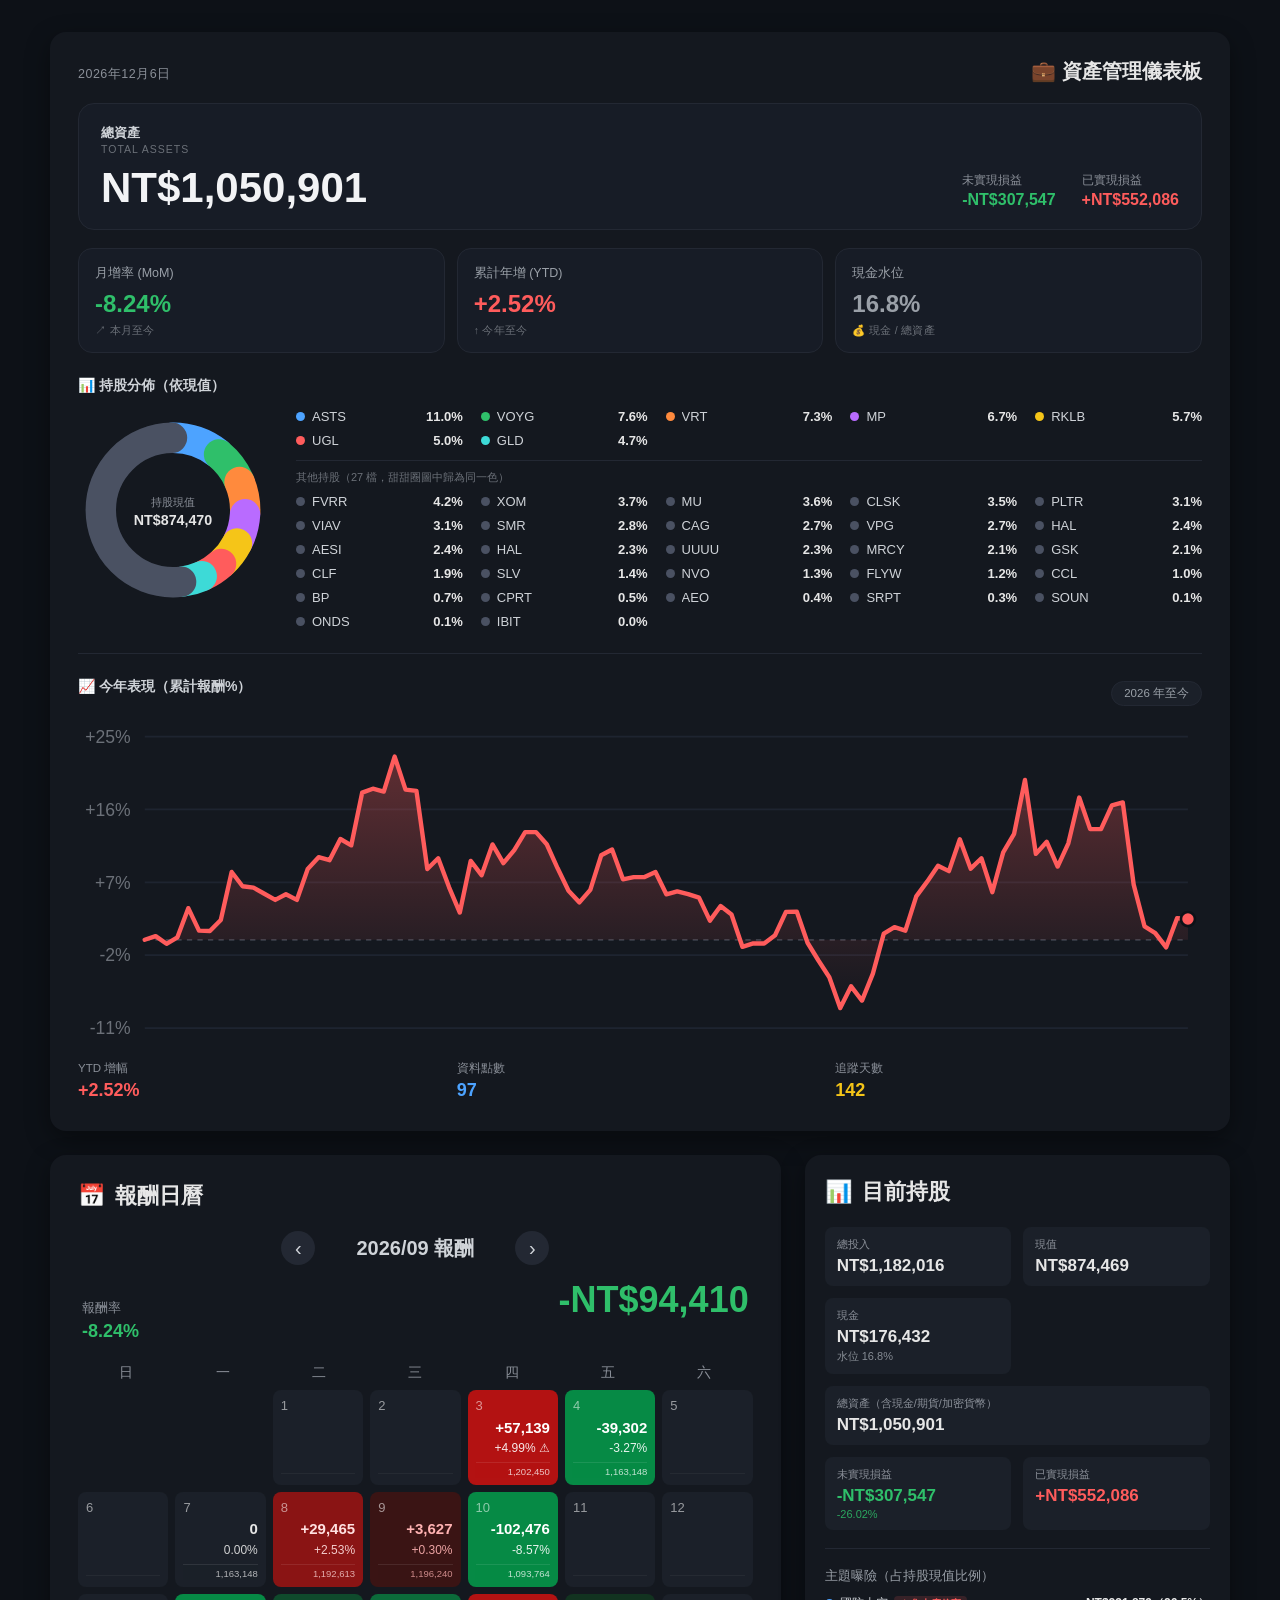
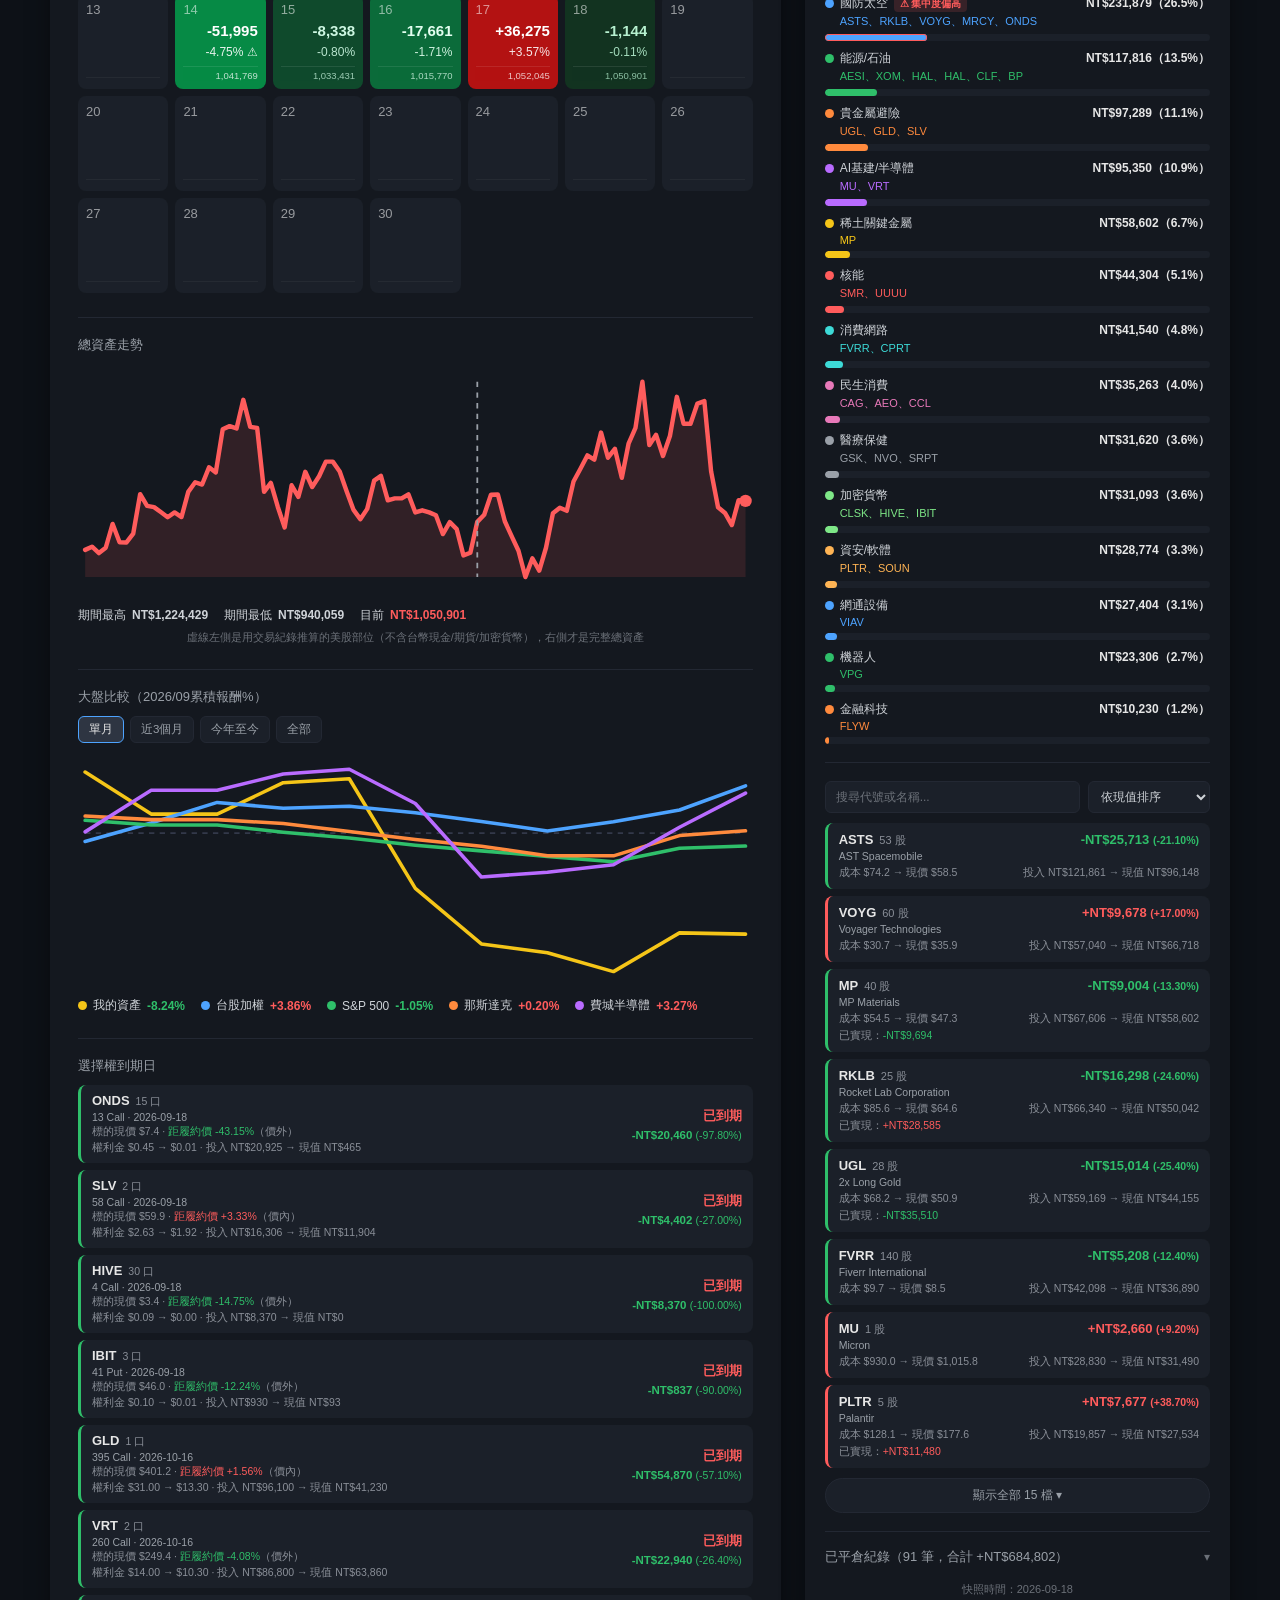
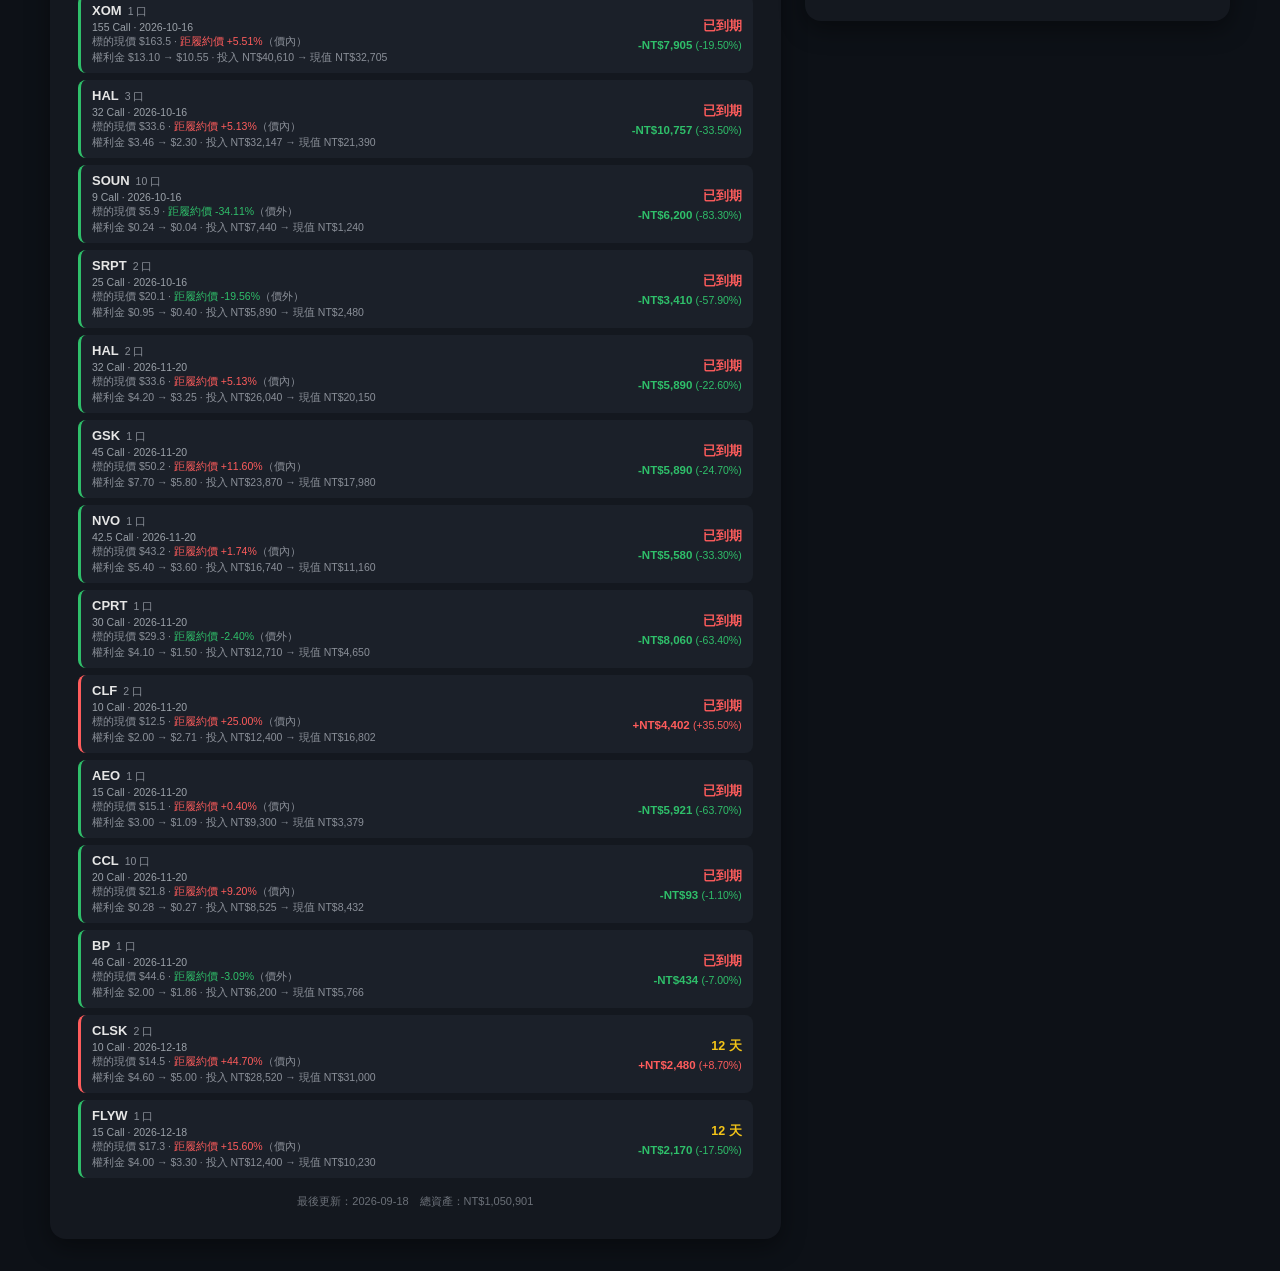
==== portfolio-calendar/index.html @ 716fc923 "大盤比較新增時間範圍切換：單月/近3個月/今年至今/全部 原本大盤比較圖表每次只能看一個月，切月份就從0%重新起算， 沒辦法看連續跨月的長期走勢。新增分頁按鈕，近3個月/今年至今/全部 改成畫連續累積" ====
<!DOCTYPE html>
<html lang="zh-Hant">
<head>
<meta charset="UTF-8">
<meta name="viewport" content="width=device-width, initial-scale=1.0">
<meta http-equiv="Cache-Control" content="no-cache, no-store, must-revalidate">
<meta http-equiv="Pragma" content="no-cache">
<meta http-equiv="Expires" content="0">
<title>報酬日曆</title>
<script>
  // 每次都用當下時間戳當版本號，強迫瀏覽器每次都重新抓最新的 CSS/JS，
  // 這樣排程任務每天更新完資料後，打開網站就一定是最新的，不用手動清快取。
  document.write('<link rel="stylesheet" href="style.css?v=' + Date.now() + '">');
</script>
</head>
<body>
  <div class="page">
    <div class="card hero-card">
      <div class="hero-header">
        <div class="hero-date" id="heroDate"></div>
        <div class="hero-title">💼 資產管理儀表板</div>
      </div>

      <div class="networth-block">
        <div class="networth-label-group">
          <div class="networth-label">總資產</div>
          <div class="networth-label-en">TOTAL ASSETS</div>
        </div>
        <div class="networth-value-row">
          <div class="networth-value" id="heroTotalAssets">--</div>
          <div class="networth-breakdown">
            <div class="breakdown-item">
              <div class="breakdown-label">未實現損益</div>
              <div class="breakdown-value" id="heroUnrealized">--</div>
            </div>
            <div class="breakdown-item">
              <div class="breakdown-label">已實現損益</div>
              <div class="breakdown-value" id="heroRealized">--</div>
            </div>
          </div>
        </div>
      </div>

      <div class="stat-tile-row">
        <div class="stat-tile">
          <div class="stat-label">月增率 (MoM)</div>
          <div class="stat-value" id="statMom">--</div>
          <div class="stat-sub">↗ 本月至今</div>
        </div>
        <div class="stat-tile">
          <div class="stat-label">累計年增 (YTD)</div>
          <div class="stat-value" id="statYtd">--</div>
          <div class="stat-sub">↑ 今年至今</div>
        </div>
        <div class="stat-tile">
          <div class="stat-label">現金水位</div>
          <div class="stat-value" id="statCash">--</div>
          <div class="stat-sub">💰 現金 / 總資產</div>
        </div>
      </div>

      <div class="donut-section">
        <div class="section-title">📊 持股分佈（依現值）</div>
        <div class="donut-body">
          <div class="donut-chart-wrap" id="donutChart"></div>
          <div class="donut-legend" id="donutLegend"></div>
        </div>
      </div>

      <div class="ytd-section">
        <div class="ytd-title-row">
          <div class="section-title">📈 今年表現（累計報酬%）</div>
          <div class="ytd-badge" id="ytdYearBadge">--</div>
        </div>
        <div class="chart-wrap" id="ytdChartWrap">
          <div id="ytdChart"></div>
          <div class="chart-tooltip" id="ytdTooltip"></div>
        </div>
        <div class="ytd-stats-row" id="ytdStatsRow"></div>
      </div>
    </div>

    <div class="card calendar-card">
      <div class="title-row">
        <span class="title-icon">📅</span>
        <span class="title-text">報酬日曆</span>
      </div>

      <div class="month-row">
        <button id="prevBtn" class="nav-btn">‹</button>
        <div class="month-label" id="monthLabel">2026/07 報酬</div>
        <button id="nextBtn" class="nav-btn">›</button>
      </div>

      <div class="summary-row">
        <div class="summary-block">
          <div class="summary-label">報酬率</div>
          <div class="summary-pct" id="monthPct">--%</div>
        </div>
        <div class="summary-amount" id="monthAmount">NT$0</div>
      </div>

      <div class="weekday-row">
        <div>日</div><div>一</div><div>二</div><div>三</div><div>四</div><div>五</div><div>六</div>
      </div>

      <div class="grid" id="grid"></div>

      <div class="day-detail" id="dayDetail">
        <div class="day-detail-header">
          <span class="day-detail-title" id="dayDetailTitle"></span>
          <span class="day-detail-close" id="dayDetailClose">收起 ▲</span>
        </div>
        <div class="day-detail-body" id="dayDetailBody"></div>
      </div>

      <div class="asset-section">
        <div class="compare-title">總資產走勢</div>
        <div class="chart-wrap" id="assetChartWrap">
          <div id="assetChart"></div>
          <div class="chart-tooltip" id="assetTooltip"></div>
        </div>
      </div>

      <div class="compare-section">
        <div class="compare-title">大盤比較（<span id="compareMonthLabel">本月</span>累積報酬%）</div>
        <div class="range-tabs" id="compareRangeTabs">
          <button class="range-tab active" data-range="month">單月</button>
          <button class="range-tab" data-range="3m">近3個月</button>
          <button class="range-tab" data-range="ytd">今年至今</button>
          <button class="range-tab" data-range="all">全部</button>
        </div>
        <div class="chart-wrap" id="compareChartWrap">
          <div id="compareChart"></div>
          <div class="chart-tooltip" id="compareTooltip"></div>
        </div>
        <div class="compare-legend" id="compareLegend"></div>
      </div>

      <div class="expiry-section expiry-section-in-calendar">
        <div class="compare-title">選擇權到期日</div>
        <div class="expiry-list" id="expiryList"></div>
      </div>

      <div class="footer" id="footer"></div>
    </div>

    <div class="card holdings-card">
      <div class="title-row">
        <span class="title-icon">📊</span>
        <span class="title-text">目前持股</span>
      </div>

      <div class="holdings-summary" id="holdingsSummary"></div>

      <div class="theme-section">
        <div class="compare-title">主題曝險（占持股現值比例）</div>
        <div class="theme-exposure" id="themeExposure"></div>
      </div>

      <div class="holdings-controls">
        <input type="text" id="holdingsSearch" class="holdings-search" placeholder="搜尋代號或名稱...">
        <select id="holdingsSort" class="holdings-sort">
          <option value="value">依現值排序</option>
          <option value="pct">依損益%排序</option>
          <option value="pl">依損益金額排序</option>
          <option value="symbol">依代號排序</option>
        </select>
      </div>
      <div class="holdings-list" id="holdingsList"></div>
      <button class="expand-btn" id="holdingsExpandBtn"></button>

      <div class="closed-section">
        <div class="closed-header" id="closedHeader">
          <span class="compare-title closed-header-title" id="closedHeaderTitle">已平倉紀錄</span>
          <span class="closed-chevron" id="closedChevron">▾</span>
        </div>
        <div class="closed-list" id="closedList">
          <input type="text" id="closedSearch" class="closed-search" placeholder="搜尋代號或名稱...">
          <div class="closed-rows" id="closedRows"></div>
        </div>
      </div>

      <div class="footer" id="holdingsFooter"></div>
    </div>
  </div>

  <script>
    // 同上：幫每個資料檔跟主程式加上當下時間戳，確保每次打開都抓到當天排程任務推上去的最新版本。
    var __v = Date.now();
    document.write('<script src="data.js?v=' + __v + '"><\/script>');
    document.write('<script src="indices.js?v=' + __v + '"><\/script>');
    document.write('<script src="holdings.js?v=' + __v + '"><\/script>');
    document.write('<script src="positions_history.js?v=' + __v + '"><\/script>');
    document.write('<script src="app.js?v=' + __v + '"><\/script>');
  </script>
</body>
</html>
---- portfolio-calendar/style.css ----
* { box-sizing: border-box; }

body {
  margin: 0;
  min-height: 100vh;
  background: #0d1117;
  font-family: "Microsoft JhengHei", "PingFang TC", -apple-system, sans-serif;
  color: #e6e6e6;
  padding: 32px 16px;
}

.page {
  width: 100%;
  max-width: 1180px;
  margin: 0 auto;
  display: flex;
  align-items: flex-start;
  gap: 24px;
  flex-wrap: wrap;
}

.card {
  background: #14181f;
  border-radius: 16px;
  box-shadow: 0 8px 24px rgba(0,0,0,0.4);
}

.hero-card {
  flex: 1 1 100%;
  padding: 26px 28px 30px;
}

.calendar-card {
  flex: 2 1 640px;
  min-width: 520px;
  padding: 26px 28px 30px;
}

.holdings-card {
  flex: 1 1 380px;
  max-width: 440px;
  padding: 22px 20px 24px;
}

@media (max-width: 980px) {
  .calendar-card, .holdings-card {
    min-width: 0;
    max-width: none;
    width: 100%;
  }
}

.title-row {
  display: flex;
  align-items: center;
  gap: 10px;
  font-size: 22px;
  font-weight: 700;
  margin-bottom: 20px;
}


.month-row {
  display: flex;
  align-items: center;
  justify-content: center;
  gap: 20px;
  margin-bottom: 14px;
}

.month-label {
  font-size: 20px;
  font-weight: 700;
  color: #cfd3d8;
  min-width: 160px;
  text-align: center;
}

.nav-btn {
  background: #232833;
  color: #cfd3d8;
  border: none;
  width: 34px;
  height: 34px;
  border-radius: 50%;
  font-size: 20px;
  cursor: pointer;
  line-height: 1;
}
.nav-btn:hover { background: #2e3542; }

.summary-row {
  display: flex;
  align-items: baseline;
  justify-content: space-between;
  margin-bottom: 22px;
  padding: 0 4px;
}

.summary-label {
  font-size: 13px;
  color: #8a8f98;
  margin-bottom: 4px;
}

.summary-pct {
  font-size: 18px;
  font-weight: 700;
}

.summary-amount {
  font-size: 36px;
  font-weight: 700;
}

.gain { color: #ff5c5c; }
.loss { color: #2fbf6a; }
.flat { color: #9aa0a8; }

.weekday-row {
  display: grid;
  grid-template-columns: repeat(7, minmax(0, 1fr));
  text-align: center;
  font-size: 14px;
  color: #8a8f98;
  margin-bottom: 8px;
}

.grid {
  display: grid;
  grid-template-columns: repeat(7, minmax(0, 1fr));
  gap: 7px;
}

.cell {
  aspect-ratio: 1 / 1.05;
  border-radius: 8px;
  padding: 8px 8px;
  display: flex;
  flex-direction: column;
  justify-content: space-between;
  font-size: 10.5px;
  background: #1b2029;
  min-width: 0;
  overflow: hidden;
}

.cell.empty { background: transparent; }

.cell .day-num {
  font-size: 13px;
  color: rgba(255,255,255,0.55);
}

.cell .amount {
  font-size: 15px;
  font-weight: 700;
  text-align: right;
  white-space: nowrap;
  overflow: hidden;
  text-overflow: clip;
}

.cell .pct {
  font-size: 12px;
  text-align: right;
  opacity: 0.9;
  white-space: nowrap;
  overflow: hidden;
}

.cell .day-total {
  font-size: 9.5px;
  text-align: right;
  opacity: 0.75;
  white-space: nowrap;
  overflow: hidden;
  border-top: 1px solid rgba(255,255,255,0.12);
  padding-top: 3px;
  margin-top: 2px;
}

.cell.no-data .amount,
.cell.no-data .pct,
.cell.no-data .day-total {
  color: #4a4f58;
  border-top-color: rgba(255,255,255,0.06);
}

.cell.clickable { cursor: pointer; }
.cell.clickable:hover { outline: 1px solid rgba(255,255,255,0.25); }
.cell.selected { outline: 2px solid #4da3ff; }

/* 台股慣例：紅 = 賺錢(正), 綠 = 賠錢(負) */
.lvl-gain-1 { background: #3a1414; color: #ffb3b3; }
.lvl-gain-2 { background: #5c1717; color: #ffcccc; }
.lvl-gain-3 { background: #8a1414; color: #ffe0e0; }
.lvl-gain-4 { background: #b31212; color: #ffffff; }

.lvl-loss-1 { background: #123320; color: #b6f0cf; }
.lvl-loss-2 { background: #0f4a2c; color: #cdf7e2; }
.lvl-loss-3 { background: #0b6b3a; color: #e3fff0; }
.lvl-loss-4 { background: #068a45; color: #ffffff; }

.asset-section {
  margin-top: 24px;
  padding-top: 18px;
  border-top: 1px solid #232833;
}

#assetChart svg {
  width: 100%;
  height: auto;
  display: block;
}

.chart-wrap {
  position: relative;
}

.chart-tooltip {
  position: absolute;
  display: none;
  pointer-events: none;
  background: #1f242e;
  border: 1px solid #33394a;
  border-radius: 6px;
  padding: 6px 10px;
  font-size: 11px;
  line-height: 1.6;
  white-space: nowrap;
  box-shadow: 0 4px 14px rgba(0,0,0,0.4);
  z-index: 5;
}

.chart-tooltip .tt-date {
  color: #9aa0a8;
  font-weight: 700;
  margin-bottom: 3px;
}

.chart-tooltip .tt-row {
  display: flex;
  align-items: center;
  gap: 6px;
}

.chart-tooltip .tt-dot {
  width: 7px;
  height: 7px;
  border-radius: 50%;
  flex: none;
}

.chart-tooltip .tt-value {
  font-weight: 700;
}

.compare-section {
  margin-top: 24px;
  padding-top: 18px;
  border-top: 1px solid #232833;
}

.compare-title {
  font-size: 13px;
  color: #9aa0a8;
  margin-bottom: 10px;
}

.range-tabs {
  display: flex;
  gap: 6px;
  margin-bottom: 12px;
}

.range-tab {
  background: #1b2029;
  border: 1px solid #232833;
  border-radius: 6px;
  padding: 5px 10px;
  font-size: 11.5px;
  color: #9aa0a8;
  cursor: pointer;
}
.range-tab:hover { background: #232833; color: #cfd3d8; }
.range-tab.active {
  background: #2e3542;
  border-color: #4da3ff;
  color: #e6e6e6;
}

#compareChart svg {
  width: 100%;
  height: auto;
  display: block;
}

.compare-legend {
  display: flex;
  flex-wrap: wrap;
  gap: 10px 16px;
  margin-top: 12px;
  font-size: 12px;
}

.legend-item {
  display: flex;
  align-items: center;
  gap: 6px;
  color: #cfd3d8;
}

.legend-dot {
  width: 9px;
  height: 9px;
  border-radius: 50%;
  flex: none;
}

.legend-value {
  font-weight: 700;
}

.footer {
  margin-top: 16px;
  font-size: 11px;
  color: #6b7078;
  text-align: center;
}

/* ---- 持股面板 ---- */

.holdings-summary {
  display: grid;
  grid-template-columns: 1fr 1fr;
  gap: 12px;
  margin-bottom: 18px;
  padding-bottom: 18px;
  border-bottom: 1px solid #232833;
}

.holdings-summary .metric {
  background: #1b2029;
  border-radius: 8px;
  padding: 10px 12px;
}

.holdings-summary .metric.wide {
  grid-column: 1 / -1;
}

.holdings-summary .metric-label {
  font-size: 11px;
  color: #8a8f98;
  margin-bottom: 4px;
}

.holdings-summary .metric-value {
  font-size: 17px;
  font-weight: 700;
}

.holdings-summary .metric-sub {
  font-size: 11px;
  margin-top: 2px;
  opacity: 0.85;
}

.theme-section {
  margin-bottom: 18px;
  padding-bottom: 18px;
  border-bottom: 1px solid #232833;
}

.theme-exposure {
  display: flex;
  flex-direction: column;
  gap: 9px;
}

.theme-row-label {
  display: flex;
  align-items: center;
  gap: 6px;
  font-size: 12px;
  color: #cfd3d8;
  margin-bottom: 4px;
}

.theme-row-value {
  margin-left: auto;
  font-weight: 700;
  color: #e6e6e6;
}

.theme-warn-badge {
  font-size: 10px;
  font-weight: 700;
  color: #ff5c5c;
  background: rgba(255, 92, 92, 0.15);
  border-radius: 4px;
  padding: 1px 6px;
  white-space: nowrap;
}

.theme-row.theme-row-warn .theme-bar-fill {
  box-shadow: 0 0 0 1px #ff5c5c inset;
}

.theme-row-symbols {
  font-size: 11px;
  color: #7d8590;
  margin: -2px 0 5px 15px;
}

.theme-bar-track {
  background: #1b2029;
  border-radius: 4px;
  height: 7px;
  overflow: hidden;
}

.theme-bar-fill {
  height: 100%;
  border-radius: 4px;
}

.expiry-section {
  margin-bottom: 18px;
  padding-bottom: 18px;
  border-bottom: 1px solid #232833;
}

/* 選擇權到期日搬到報酬日曆卡片後，改用跟同卡片其他區塊一樣的「上邊框」分隔線 */
.expiry-section-in-calendar {
  margin: 24px 0 0;
  padding: 18px 0 0;
  border-bottom: none;
  border-top: 1px solid #232833;
}

.expiry-list {
  display: flex;
  flex-direction: column;
  gap: 7px;
}

.expiry-row {
  display: flex;
  justify-content: space-between;
  align-items: center;
  gap: 10px;
  background: #1b2029;
  border-radius: 8px;
  padding: 8px 11px;
  border-left: 3px solid #3a3f4a;
}

.expiry-row.gain-border { border-left-color: #ff5c5c; }
.expiry-row.loss-border { border-left-color: #2fbf6a; }

.expiry-main {
  display: flex;
  flex-direction: column;
  gap: 2px;
  min-width: 0;
}

.expiry-symbol-row {
  display: flex;
  align-items: baseline;
  gap: 6px;
}

.expiry-symbol {
  font-weight: 700;
  font-size: 13px;
  color: #e6e6e6;
}

.expiry-shares {
  font-size: 10.5px;
  color: #8a8f98;
}

.expiry-name {
  font-size: 10.5px;
  color: #9aa0a8;
}

.expiry-invest {
  font-size: 10.5px;
  color: #8a8f98;
}

.expiry-underlying {
  font-size: 10.5px;
  color: #8a8f98;
}

.expiry-right {
  text-align: right;
  flex: none;
}

.expiry-days {
  font-weight: 700;
  font-size: 12.5px;
  color: #cfd3d8;
}

.expiry-days.expiry-urgent { color: #ff5c5c; }
.expiry-days.expiry-soon { color: #f5c518; }

.expiry-pl {
  font-size: 11.5px;
  margin-top: 4px;
  font-weight: 700;
}

.expiry-pct {
  font-size: 10.5px;
  font-weight: 400;
}

.expiry-right .profit-badge {
  margin-top: 4px;
}

.holdings-controls {
  display: flex;
  gap: 8px;
  margin-bottom: 10px;
}

.holdings-search {
  flex: 1 1 auto;
  min-width: 0;
  background: #1b2029;
  border: 1px solid #232833;
  border-radius: 6px;
  padding: 7px 10px;
  font-size: 12px;
  color: #e6e6e6;
  outline: none;
}
.holdings-search:focus { border-color: #4da3ff; }
.holdings-search::placeholder { color: #6b7078; }

.holdings-sort {
  flex: none;
  background: #1b2029;
  border: 1px solid #232833;
  border-radius: 6px;
  padding: 7px 8px;
  font-size: 12px;
  color: #cfd3d8;
  outline: none;
}

.holdings-list {
  display: flex;
  flex-direction: column;
  gap: 7px;
}

.holding-row {
  background: #1b2029;
  border-radius: 8px;
  padding: 9px 11px;
  border-left: 3px solid #3a3f4a;
}

.holding-row.gain-border { border-left-color: #ff5c5c; }
.holding-row.loss-border { border-left-color: #2fbf6a; }

.holding-row .h-line1 {
  display: flex;
  justify-content: space-between;
  align-items: baseline;
  font-size: 13px;
}

.holding-row .h-symbol {
  font-weight: 700;
  color: #e6e6e6;
}

.holding-row .h-shares {
  font-size: 11px;
  color: #8a8f98;
  margin-left: 6px;
  font-weight: 400;
}

.holding-row .h-tag {
  font-size: 9.5px;
  font-weight: 700;
  color: #cdb4ff;
  background: rgba(185, 107, 255, 0.18);
  border-radius: 4px;
  padding: 1px 5px;
  margin-left: 6px;
}

.holding-row .h-name {
  font-size: 10.5px;
  color: #9aa0a8;
  margin-top: 2px;
}

.holding-row .h-pl {
  font-weight: 700;
  font-size: 13px;
}

.holding-row .h-line2 {
  display: flex;
  justify-content: space-between;
  font-size: 10.5px;
  color: #8a8f98;
  margin-top: 4px;
}

.holding-row .h-line3 {
  font-size: 10.5px;
  color: #8a8f98;
  margin-top: 3px;
}

.h-badge-row {
  margin-top: 4px;
}

.profit-badge {
  display: inline-block;
  font-size: 10px;
  font-weight: 700;
  color: #f5c518;
  background: rgba(245, 197, 24, 0.15);
  border-radius: 4px;
  padding: 1px 6px;
}

.expand-btn {
  display: block;
  width: 100%;
  margin-top: 10px;
  background: #1b2029;
  color: #9aa0a8;
  border: 1px solid #232833;
  border-radius: 999px;
  padding: 8px 12px;
  font-size: 12px;
  cursor: pointer;
  text-align: center;
}
.expand-btn:hover { background: #232833; color: #cfd3d8; }
.expand-btn:empty { display: none; }

/* ---- 點日曆某一天，展開那天的持股損益組成 ---- */

.day-detail {
  display: none;
  margin-top: 14px;
  padding: 14px;
  background: #1b2029;
  border-radius: 8px;
  border: 1px solid #232833;
}

.day-detail.open { display: block; }

.day-detail-header {
  display: flex;
  align-items: center;
  justify-content: space-between;
  margin-bottom: 4px;
}

.day-detail-title {
  font-size: 13px;
  font-weight: 700;
  color: #e6e6e6;
}

.day-detail-close {
  font-size: 11px;
  color: #6b7078;
  cursor: pointer;
  user-select: none;
}
.day-detail-close:hover { color: #cfd3d8; }

.day-detail-note {
  font-size: 10.5px;
  color: #6b7078;
  margin-bottom: 10px;
}

.day-detail-rows {
  display: flex;
  flex-direction: column;
  gap: 7px;
}

.day-row-top {
  display: flex;
  align-items: baseline;
  gap: 6px;
  font-size: 11.5px;
  margin-bottom: 3px;
}

.day-row-symbol { font-weight: 700; color: #e6e6e6; flex: none; }

.day-row-name {
  color: #7d8590;
  overflow: hidden;
  text-overflow: ellipsis;
  white-space: nowrap;
  flex: 1 1 auto;
  min-width: 0;
}

.day-row-pl { font-weight: 700; flex: none; margin-left: auto; }

.day-bar-track {
  background: #12151b;
  border-radius: 4px;
  height: 6px;
  overflow: hidden;
}

.day-bar-fill { height: 100%; border-radius: 4px; }

.day-detail-empty {
  font-size: 11.5px;
  color: #7d8590;
  text-align: center;
  padding: 10px 0;
}

/* ---- 已平倉紀錄（手風琴，預設收起） ---- */

.closed-section {
  margin-top: 18px;
  padding-top: 16px;
  border-top: 1px solid #232833;
}

.closed-header {
  display: flex;
  align-items: center;
  justify-content: space-between;
  cursor: pointer;
  user-select: none;
}

.closed-header-title {
  margin-bottom: 0;
}

.closed-chevron {
  font-size: 12px;
  color: #6b7078;
  transition: transform 0.15s ease;
}

.closed-header.open .closed-chevron {
  transform: rotate(180deg);
}

.closed-list {
  display: none;
  flex-direction: column;
  gap: 8px;
  margin-top: 12px;
}

.closed-list.open {
  display: flex;
}

.closed-search {
  flex: none;
  background: #1b2029;
  border: 1px solid #232833;
  border-radius: 6px;
  padding: 7px 10px;
  font-size: 12px;
  color: #e6e6e6;
  outline: none;
}
.closed-search:focus { border-color: #4da3ff; }
.closed-search::placeholder { color: #6b7078; }

.closed-rows {
  display: flex;
  flex-direction: column;
  gap: 4px;
  max-height: 380px;
  overflow-y: auto;
}

.closed-row {
  display: flex;
  align-items: baseline;
  gap: 8px;
  padding: 6px 9px;
  border-radius: 6px;
  border-left: 3px solid #3a3f4a;
  background: #1b2029;
  font-size: 11.5px;
}

.closed-row.gain-border { border-left-color: #ff5c5c; }
.closed-row.loss-border { border-left-color: #2fbf6a; }

.closed-row .cr-symbol {
  font-weight: 700;
  color: #e6e6e6;
  flex: none;
}

.closed-row .cr-name {
  color: #7d8590;
  overflow: hidden;
  text-overflow: ellipsis;
  white-space: nowrap;
  flex: 1 1 auto;
  min-width: 0;
}

.closed-row .cr-pl {
  font-weight: 700;
  flex: none;
  margin-left: auto;
}

/* ---- Hero 摘要卡 ---- */

.hero-header {
  display: flex;
  align-items: baseline;
  justify-content: space-between;
  flex-wrap: wrap;
  gap: 6px 16px;
  margin-bottom: 18px;
}

.hero-date {
  font-size: 12.5px;
  color: #8a8f98;
  letter-spacing: 0.5px;
}

.hero-title {
  font-size: 20px;
  font-weight: 700;
  color: #e6e6e6;
}

.networth-block {
  background: #171c26;
  border: 1px solid #232833;
  border-radius: 16px;
  padding: 20px 22px;
  margin-bottom: 18px;
}

.networth-label {
  font-size: 13px;
  color: #cfd3d8;
  font-weight: 700;
}

.networth-label-en {
  font-size: 10.5px;
  color: #6b7078;
  letter-spacing: 1px;
  margin-top: 1px;
}

.networth-value-row {
  display: flex;
  align-items: flex-end;
  justify-content: space-between;
  flex-wrap: wrap;
  gap: 12px 24px;
  margin-top: 12px;
}

.networth-value {
  font-size: 42px;
  font-weight: 800;
  color: #f2f3f5;
  line-height: 1;
  white-space: nowrap;
}

.networth-breakdown {
  display: flex;
  gap: 26px;
  flex-wrap: wrap;
}

.breakdown-label {
  font-size: 11.5px;
  color: #8a8f98;
  margin-bottom: 3px;
}

.breakdown-value {
  font-size: 16px;
  font-weight: 700;
}

.stat-tile-row {
  display: grid;
  grid-template-columns: repeat(3, 1fr);
  gap: 12px;
  margin-bottom: 24px;
}

.stat-tile {
  background: #171c26;
  border: 1px solid #232833;
  border-radius: 14px;
  padding: 16px 16px 14px;
  min-width: 0;
}

.stat-label {
  font-size: 12.5px;
  color: #9aa0a8;
  margin-bottom: 8px;
}

.stat-value {
  font-size: 24px;
  font-weight: 800;
  line-height: 1.15;
}

.stat-sub {
  font-size: 10.5px;
  color: #6b7078;
  margin-top: 6px;
  letter-spacing: 0.3px;
}

.stat-blue { color: #4da3ff; }
.stat-yellow { color: #f5c518; }

.section-title {
  font-size: 14px;
  font-weight: 700;
  color: #cfd3d8;
  margin-bottom: 14px;
}

.donut-section {
  margin-bottom: 24px;
  padding-bottom: 24px;
  border-bottom: 1px solid #232833;
}

.donut-body {
  display: flex;
  align-items: flex-start;
  gap: 28px;
  flex-wrap: wrap;
}

.donut-chart-wrap {
  flex: none;
  width: 190px;
  margin-top: 6px;
}

.donut-chart-wrap svg {
  width: 100%;
  height: auto;
  display: block;
}

.donut-legend {
  flex: 1 1 380px;
  min-width: 240px;
  display: grid;
  grid-template-columns: repeat(auto-fill, minmax(148px, 1fr));
  gap: 9px 18px;
  align-content: start;
}

.donut-legend-row {
  display: flex;
  align-items: center;
  gap: 7px;
  font-size: 13px;
  min-width: 0;
}

.donut-legend-label {
  color: #cfd3d8;
  flex: 1 1 auto;
  overflow: hidden;
  text-overflow: ellipsis;
  white-space: nowrap;
  min-width: 0;
}

.donut-legend-value {
  font-weight: 700;
  color: #e6e6e6;
  flex: none;
  margin-left: 6px;
}

.donut-legend-divider {
  grid-column: 1 / -1;
  font-size: 11px;
  color: #6b7078;
  border-top: 1px solid #232833;
  padding-top: 9px;
  margin-top: 3px;
}

.ytd-title-row {
  display: flex;
  align-items: center;
  justify-content: space-between;
  gap: 12px;
  margin-bottom: 2px;
}

.ytd-badge {
  font-size: 11.5px;
  color: #9aa0a8;
  background: #1b2029;
  border: 1px solid #232833;
  border-radius: 999px;
  padding: 4px 12px;
  flex: none;
}

#ytdChart svg {
  width: 100%;
  height: auto;
  display: block;
}

.ytd-stats-row {
  display: grid;
  grid-template-columns: repeat(3, 1fr);
  gap: 12px;
  margin-top: 16px;
}

.ytd-stat {
  text-align: left;
}

.ytd-stat-label {
  font-size: 11.5px;
  color: #8a8f98;
  margin-bottom: 4px;
}

.ytd-stat-value {
  font-size: 18px;
  font-weight: 800;
}

@media (max-width: 640px) {
  .stat-tile-row, .ytd-stats-row {
    grid-template-columns: 1fr 1fr;
  }
  .networth-value {
    font-size: 32px;
  }
  .donut-body {
    gap: 18px;
  }
}
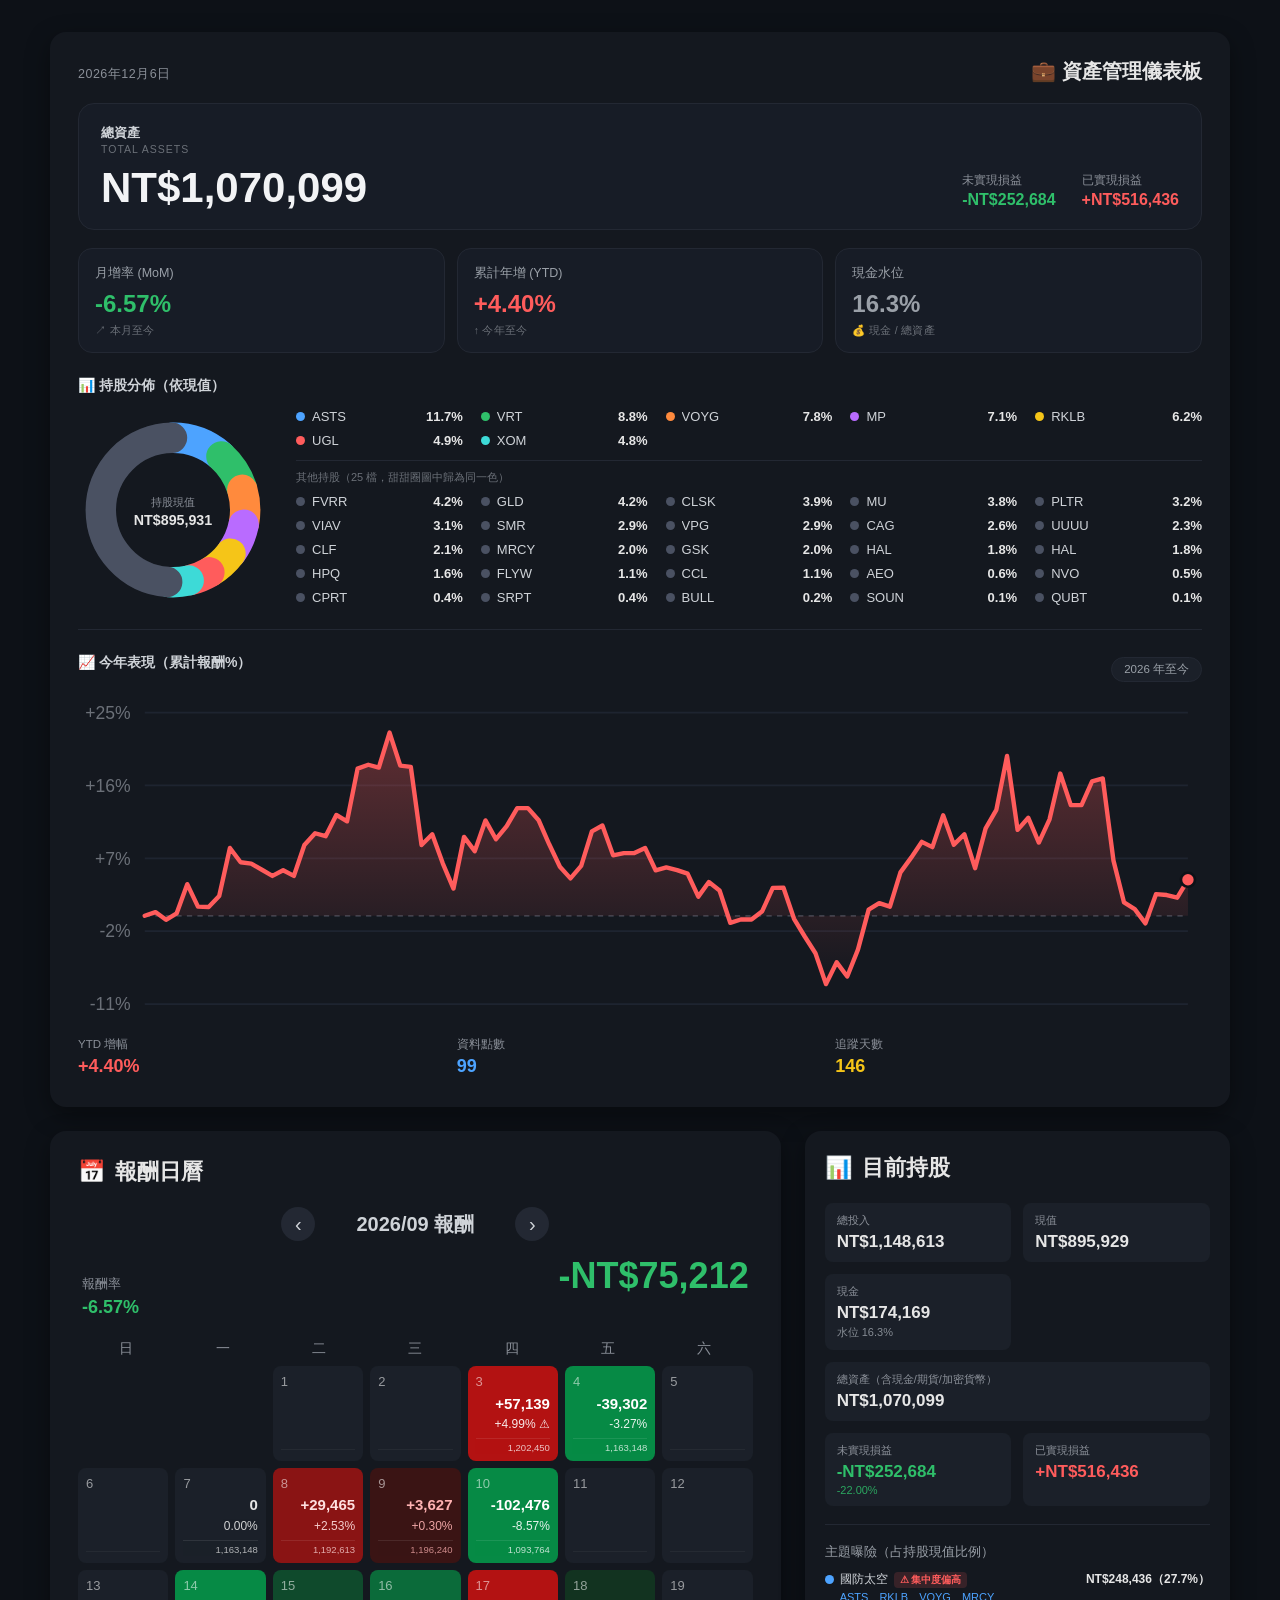
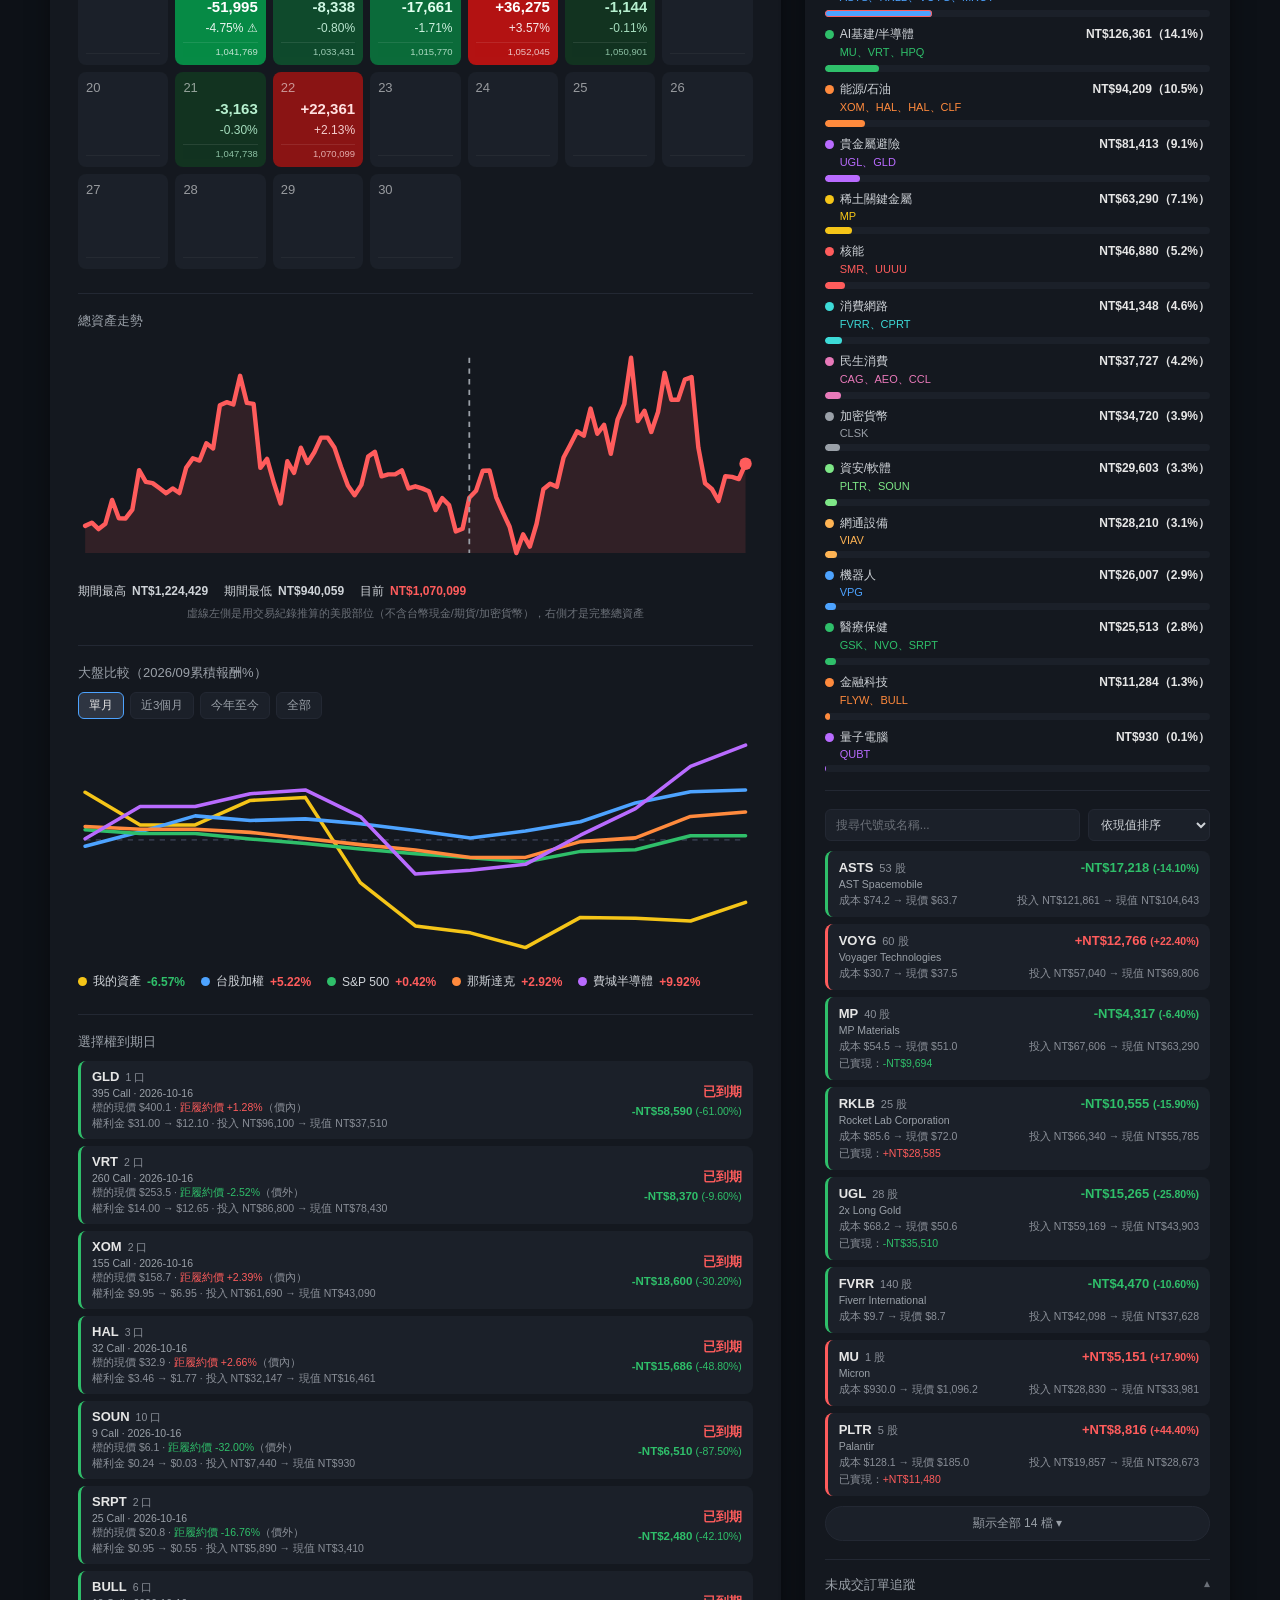
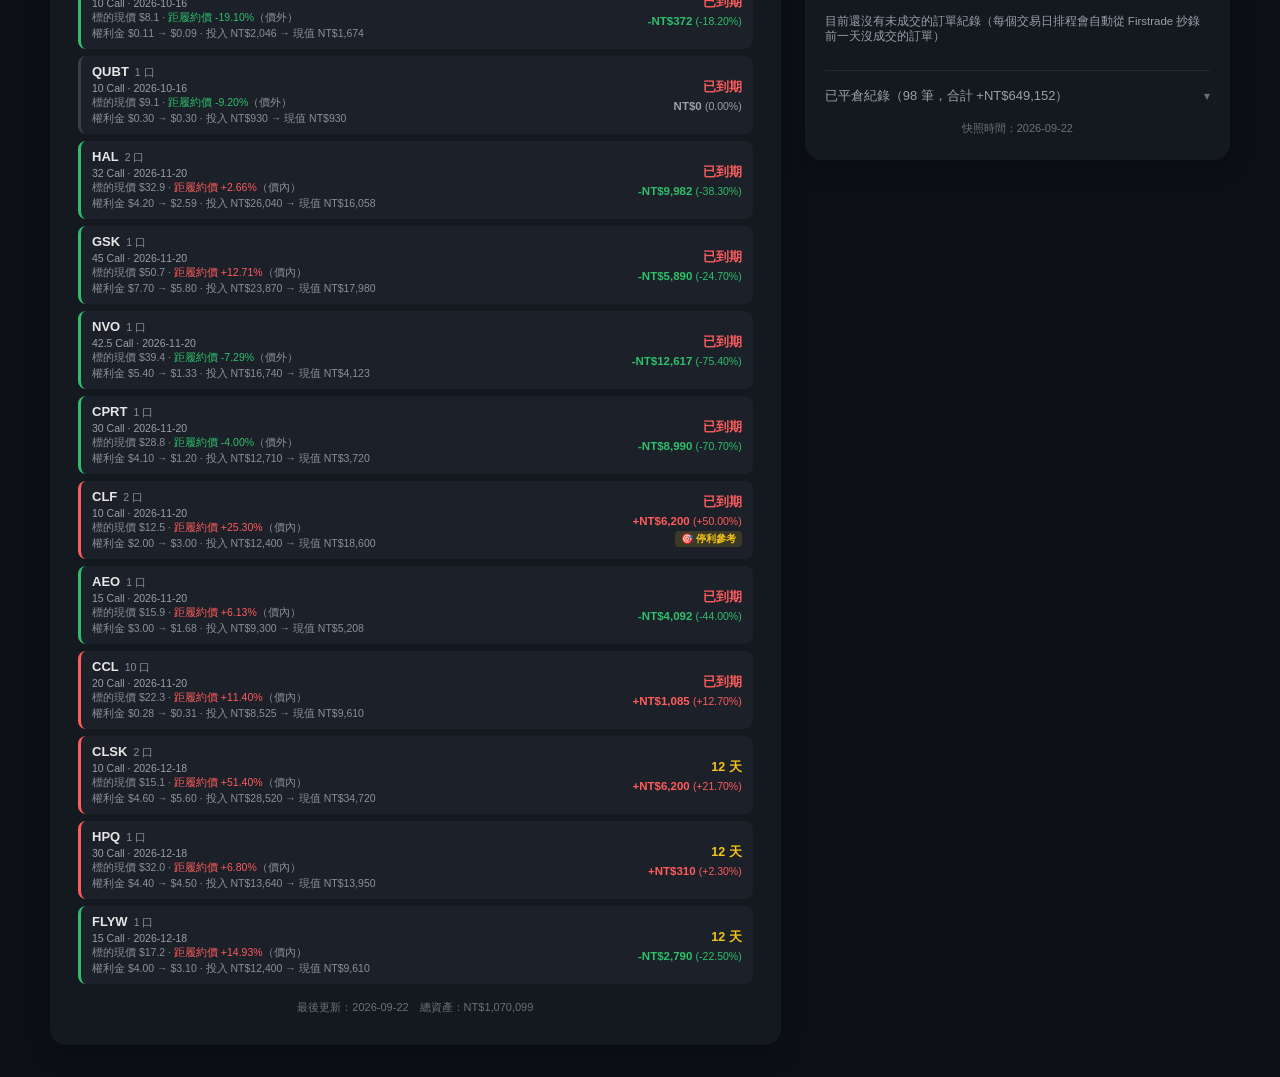
==== commit bd147836: "新增「未成交訂單追蹤」區塊：每日排程抄錄 Firstrade 前一天沒成交的訂單 Co-Authored-By: Claude Opus 5.5 <noreply@anthropic.com>" ====
--- a/portfolio-calendar/index.html
+++ b/portfolio-calendar/index.html
@@ -170,6 +170,17 @@
       <div class="holdings-list" id="holdingsList"></div>
       <button class="expand-btn" id="holdingsExpandBtn"></button>
 
+      <div class="closed-section pending-section" id="pendingSection">
+        <div class="closed-header open" id="pendingHeader">
+          <span class="compare-title closed-header-title" id="pendingHeaderTitle">未成交訂單追蹤</span>
+          <span class="closed-chevron">▾</span>
+        </div>
+        <div class="closed-list open" id="pendingList">
+          <input type="text" id="pendingSearch" class="closed-search" placeholder="搜尋代號...">
+          <div class="closed-rows" id="pendingRows"></div>
+        </div>
+      </div>
+
       <div class="closed-section">
         <div class="closed-header" id="closedHeader">
           <span class="compare-title closed-header-title" id="closedHeaderTitle">已平倉紀錄</span>
@@ -192,6 +203,7 @@
     document.write('<script src="indices.js?v=' + __v + '"><\/script>');
     document.write('<script src="holdings.js?v=' + __v + '"><\/script>');
     document.write('<script src="positions_history.js?v=' + __v + '"><\/script>');
+    document.write('<script src="pending_orders.js?v=' + __v + '"><\/script>');
     document.write('<script src="app.js?v=' + __v + '"><\/script>');
   </script>
 </body>
--- a/portfolio-calendar/style.css
+++ b/portfolio-calendar/style.css
@@ -839,6 +839,54 @@
   margin-left: auto;
 }
 
+/* ---- 未成交訂單追蹤 ---- */
+
+.po-row {
+  padding: 7px 9px;
+  border-radius: 6px;
+  border-left: 3px solid #4da3ff;
+  background: #1b2029;
+  font-size: 11.5px;
+}
+
+.po-line1 {
+  display: flex;
+  align-items: baseline;
+  flex-wrap: wrap;
+  gap: 6px;
+}
+
+.po-date { color: #7d8590; font-variant-numeric: tabular-nums; }
+.po-symbol { font-weight: 700; color: #e6e6e6; }
+
+.po-side {
+  font-size: 10px;
+  font-weight: 700;
+  border-radius: 4px;
+  padding: 1px 5px;
+}
+.po-side.po-buy { color: #ff8a8a; background: rgba(255, 92, 92, 0.15); }
+.po-side.po-sell { color: #7ee787; background: rgba(47, 191, 106, 0.15); }
+.po-row .po-opt { margin-left: 0; }
+
+.po-repeat {
+  font-size: 10px;
+  color: #f5c518;
+  background: rgba(245, 197, 24, 0.12);
+  border-radius: 4px;
+  padding: 1px 5px;
+}
+
+.po-price {
+  margin-left: auto;
+  font-weight: 700;
+  color: #e6e6e6;
+  font-variant-numeric: tabular-nums;
+}
+
+.po-desc { margin-top: 3px; color: #cfd3d8; }
+.po-meta { margin-top: 3px; color: #7d8590; font-size: 10.5px; }
+
 /* ---- Hero 摘要卡 ---- */
 
 .hero-header {
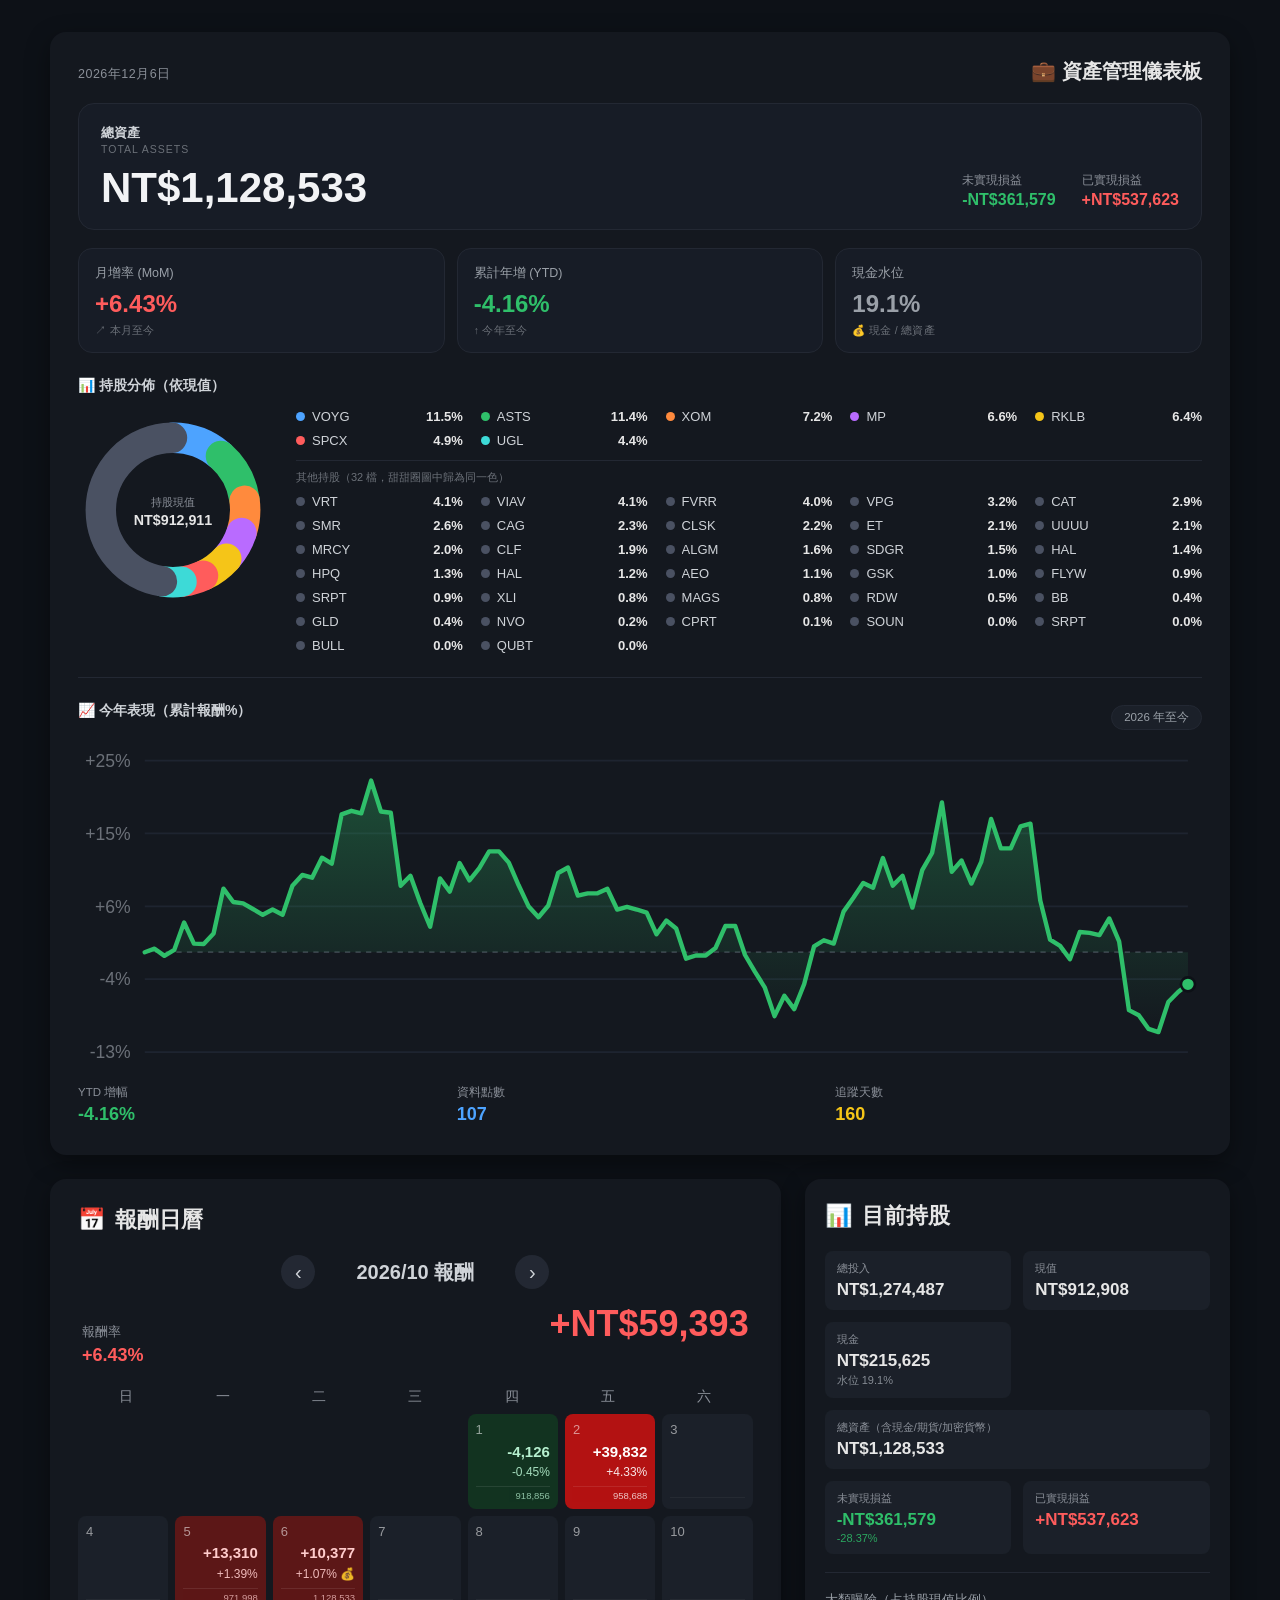
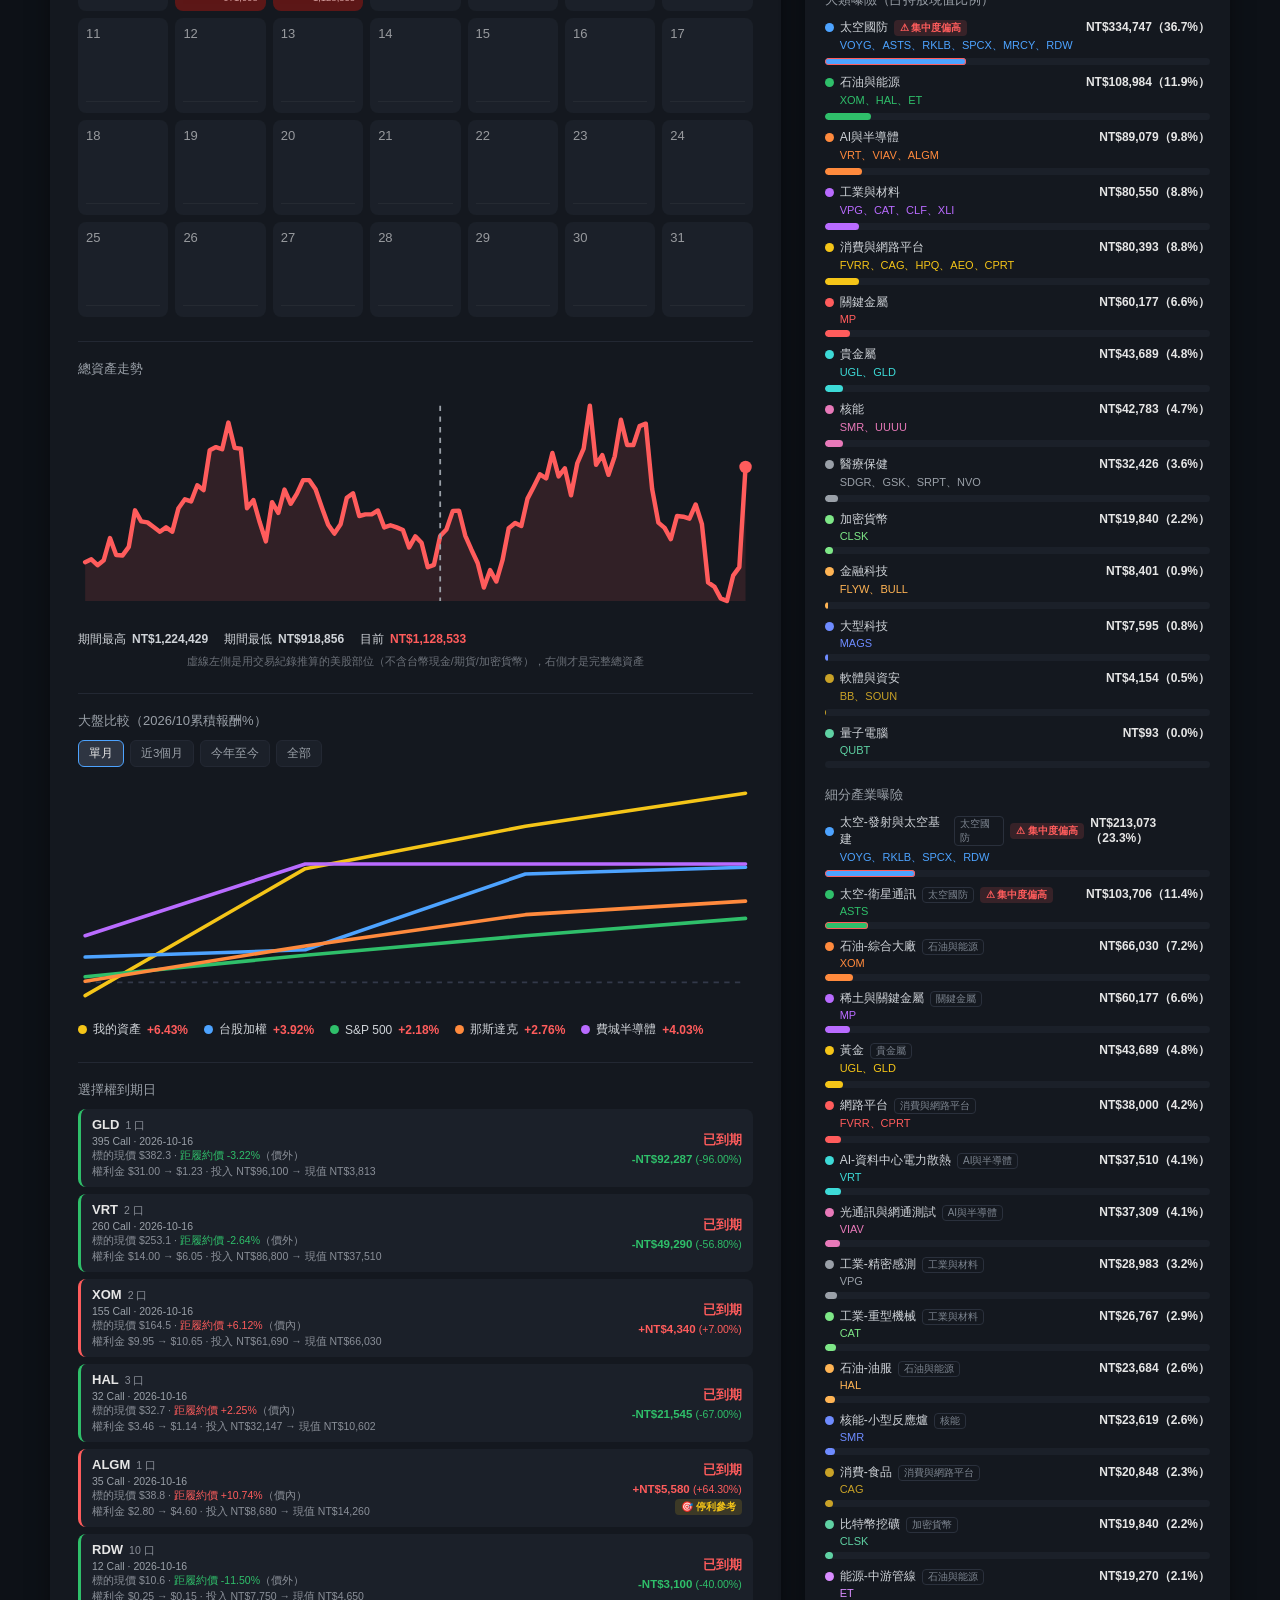
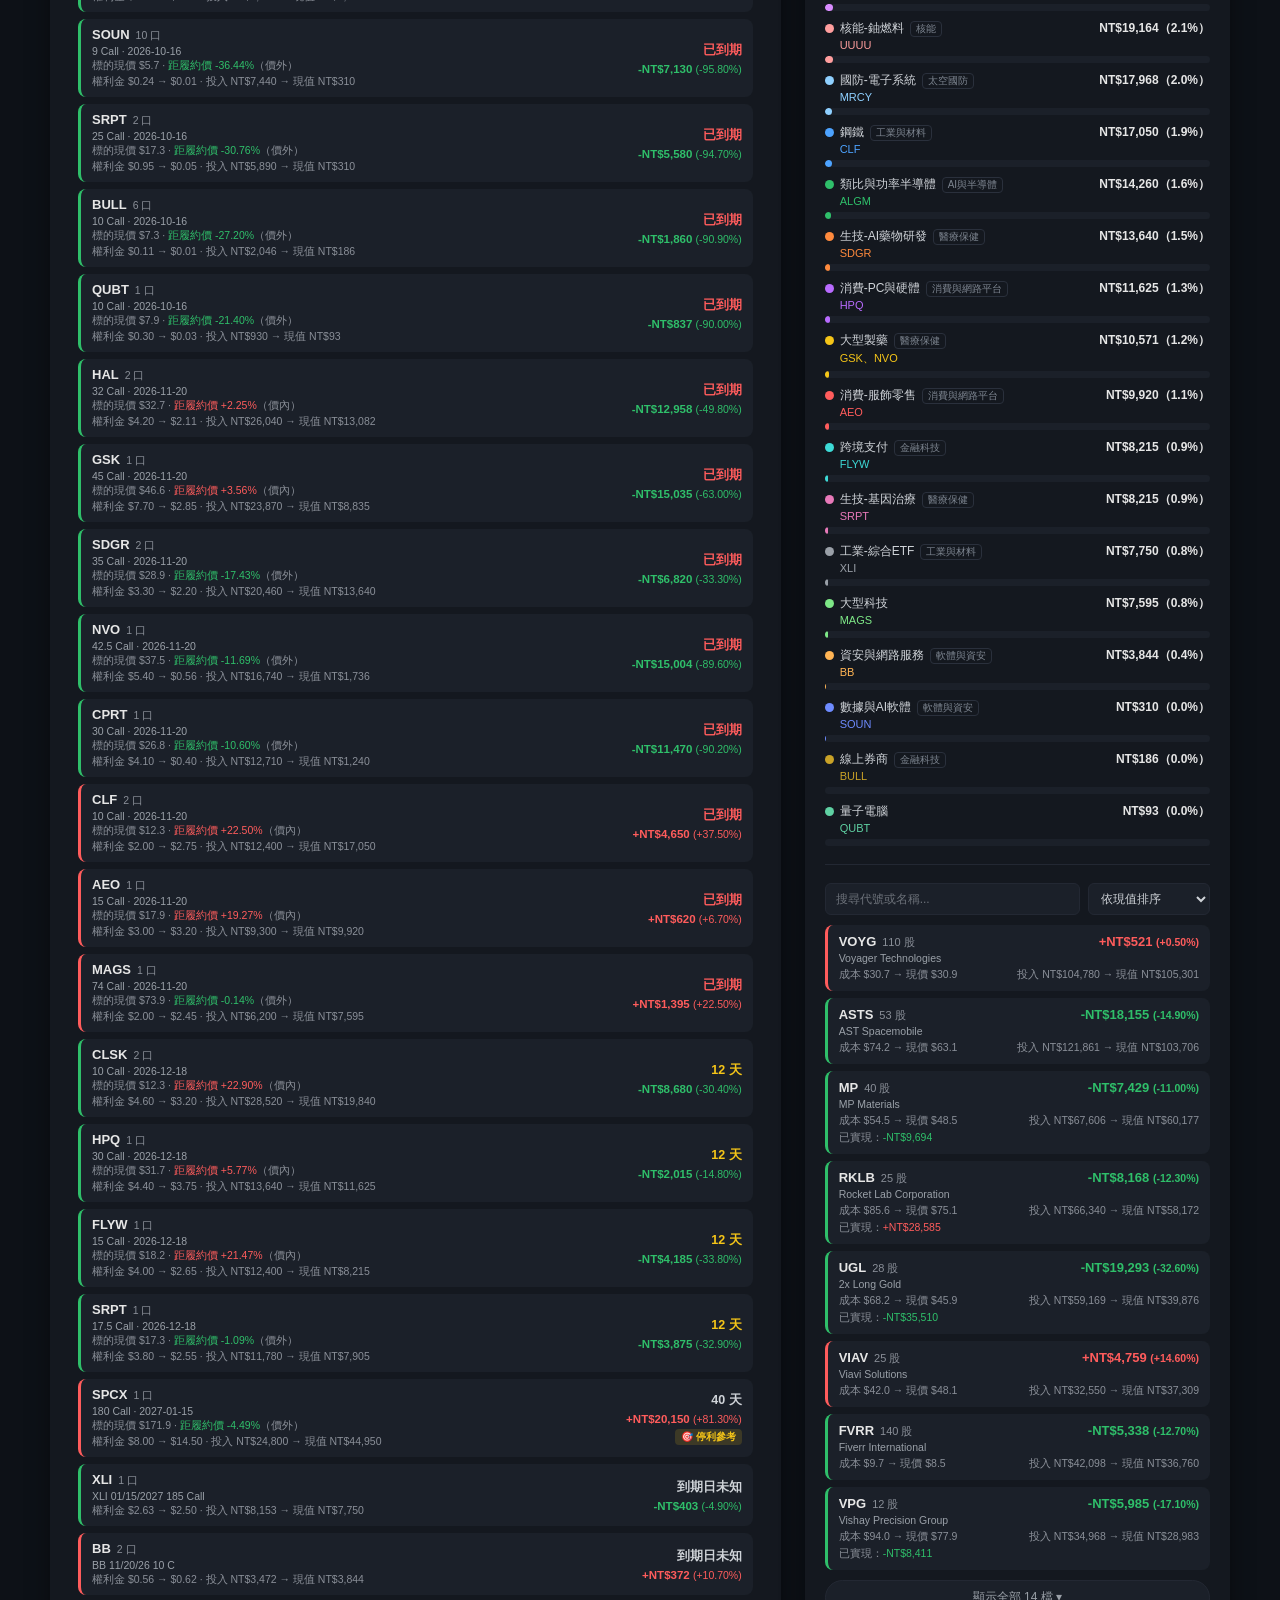
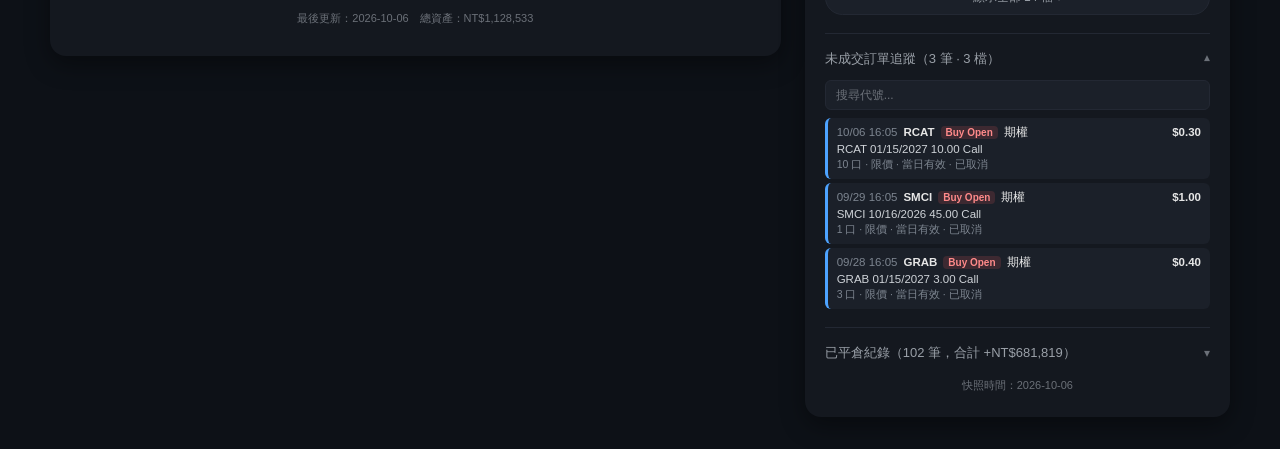
==== commit f8c9d8cf: "持股分類改成大類+細分產業兩層，曝險分開顯示 Co-Authored-By: Claude Sonnet 5.5 <noreply@anthropic.com> Claude-Session: htt" ====
--- a/portfolio-calendar/index.html
+++ b/portfolio-calendar/index.html
@@ -154,8 +154,10 @@
       <div class="holdings-summary" id="holdingsSummary"></div>
 
       <div class="theme-section">
-        <div class="compare-title">主題曝險（占持股現值比例）</div>
+        <div class="compare-title">大類曝險（占持股現值比例）</div>
         <div class="theme-exposure" id="themeExposure"></div>
+        <div class="compare-title" style="margin-top:18px;">細分產業曝險</div>
+        <div class="theme-exposure" id="themeSubExposure"></div>
       </div>
 
       <div class="holdings-controls">
--- a/portfolio-calendar/style.css
+++ b/portfolio-calendar/style.css
@@ -408,6 +408,14 @@
   box-shadow: 0 0 0 1px #ff5c5c inset;
 }
 
+.theme-parent-tag {
+  font-size: 10px;
+  color: #7d8590;
+  border: 1px solid #2a303c;
+  border-radius: 4px;
+  padding: 0 5px;
+}
+
 .theme-row-symbols {
   font-size: 11px;
   color: #7d8590;
@@ -886,7 +894,6 @@
 
 .po-desc { margin-top: 3px; color: #cfd3d8; }
 .po-meta { margin-top: 3px; color: #7d8590; font-size: 10.5px; }
-
 /* ---- Hero 摘要卡 ---- */
 
 .hero-header {
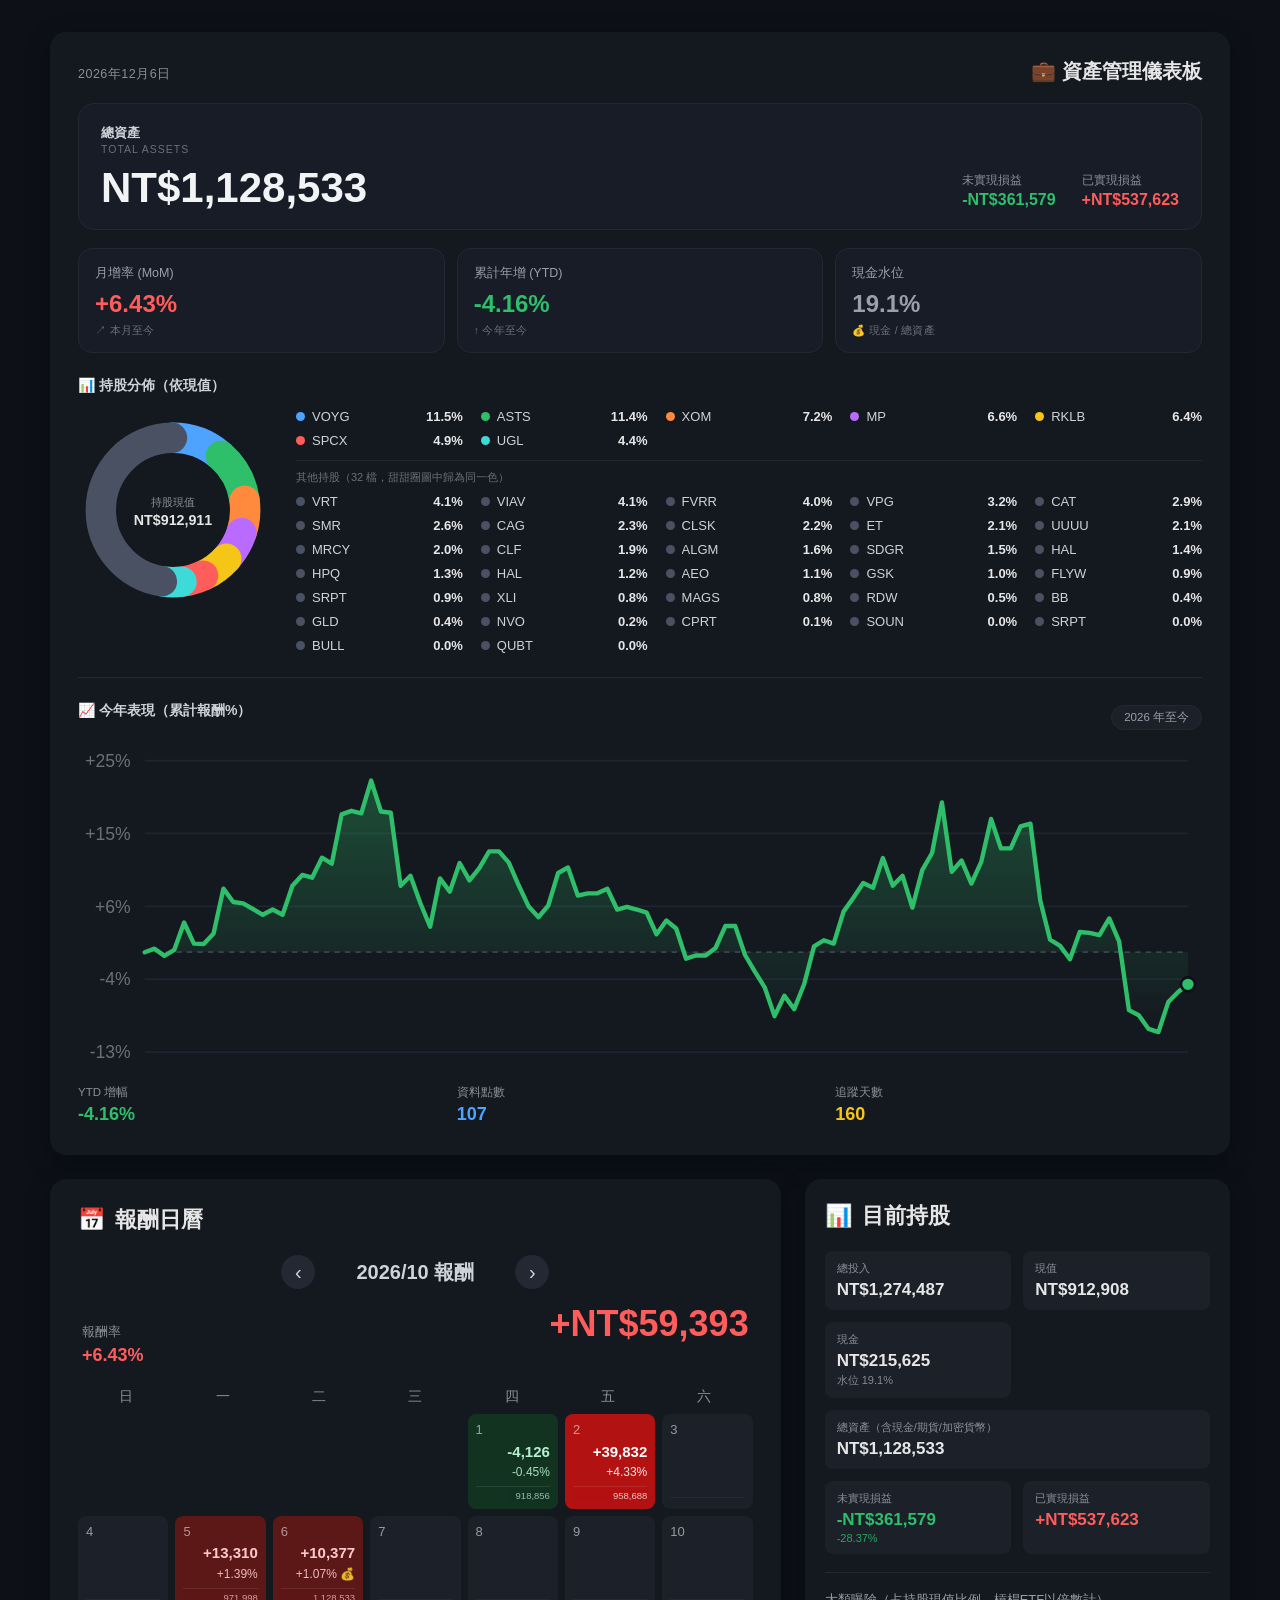
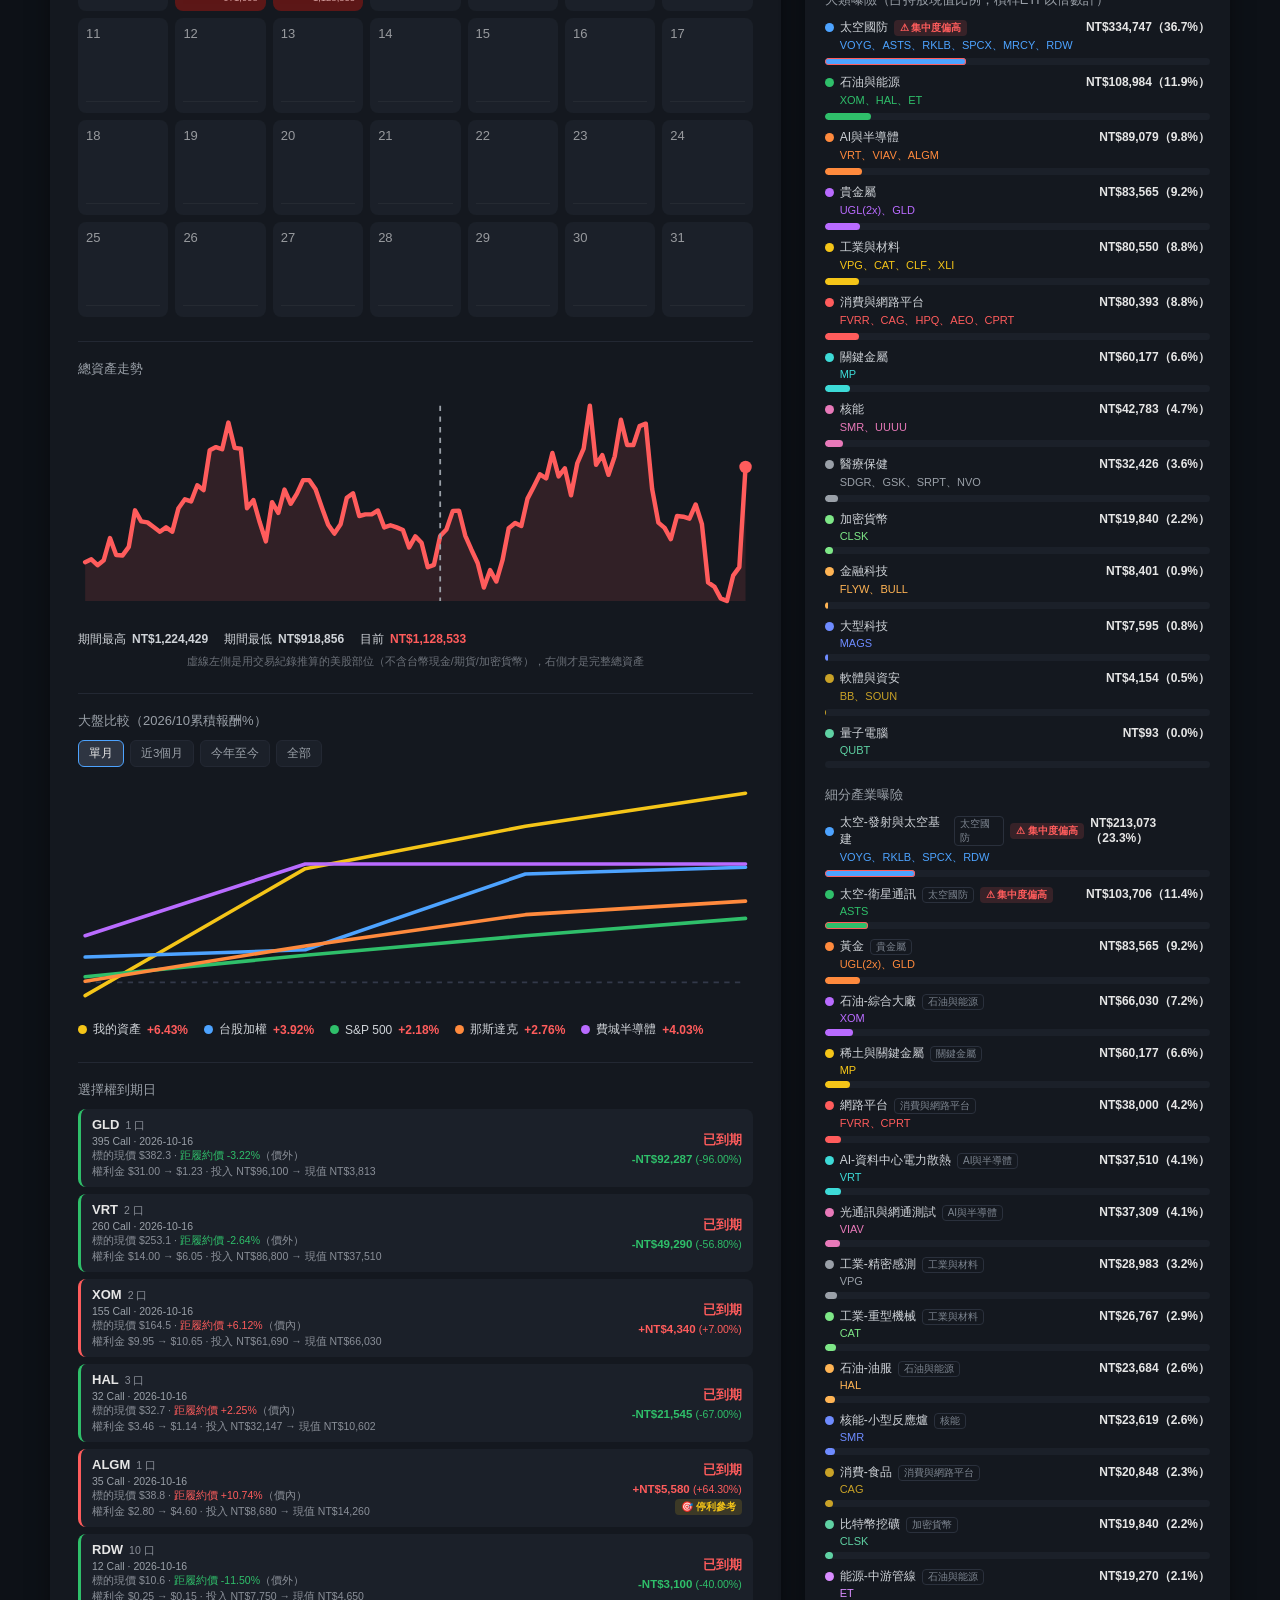
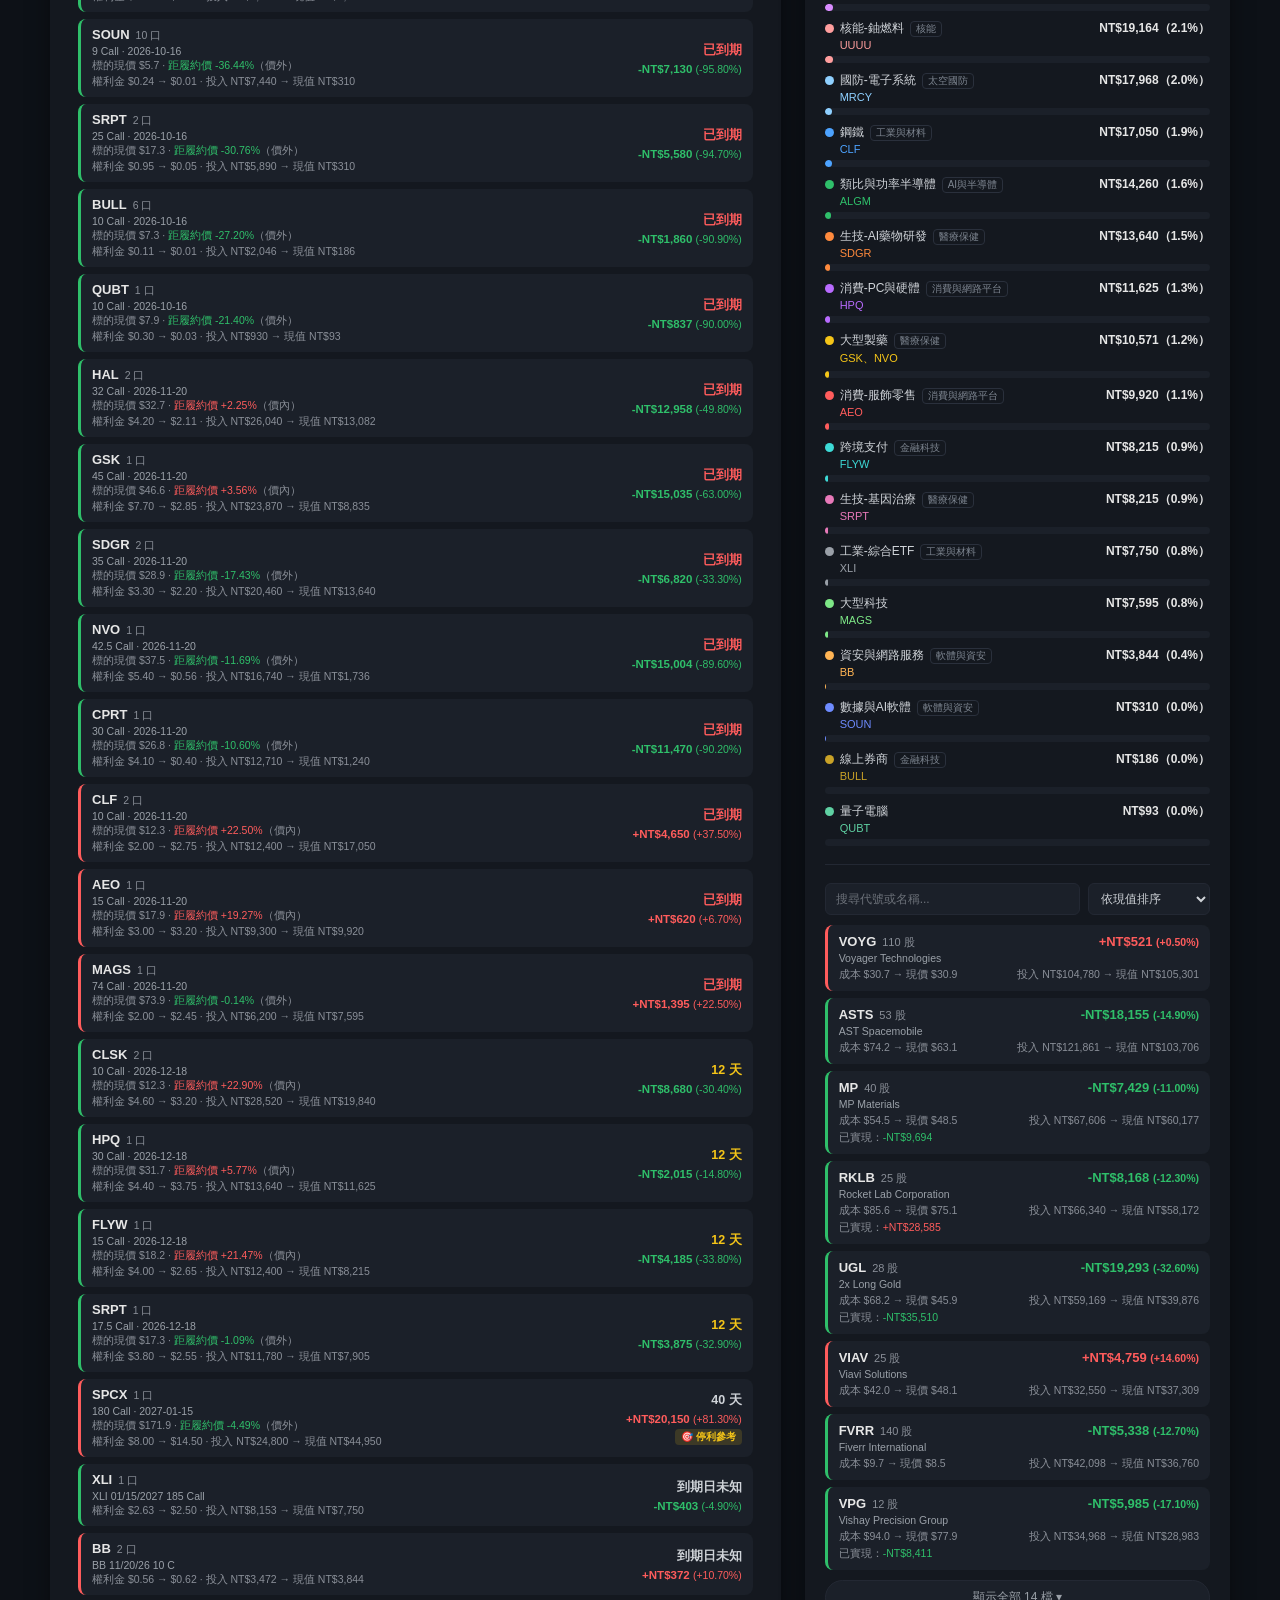
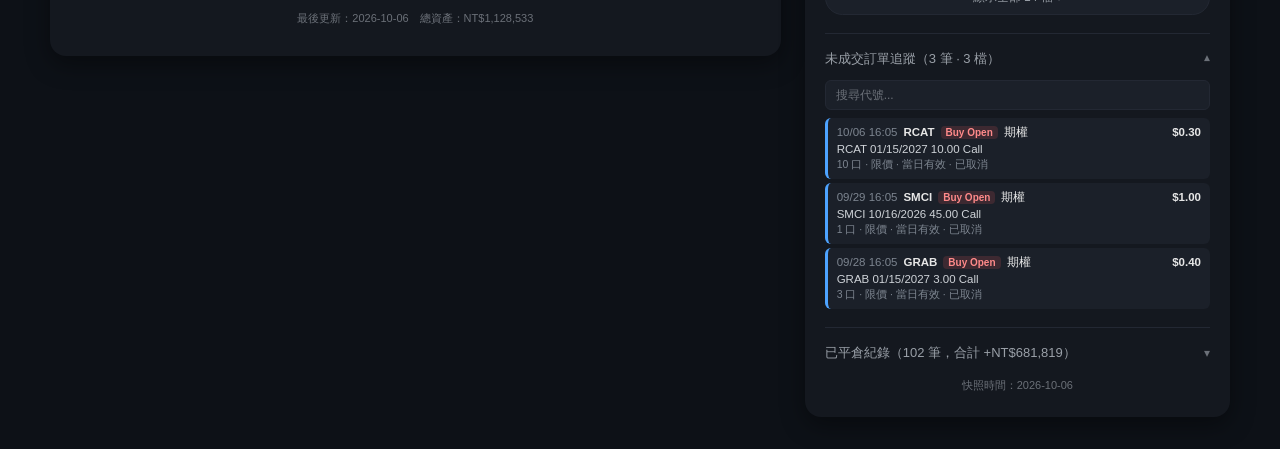
==== commit 7ef3c7ad: "主題曝險：槓桿 ETF（UGL/NBIL/MSFL）以 2 倍曝險計算 Co-Authored-By: Claude Sonnet 5.5 <noreply@anthropic.com> Claude" ====
--- a/portfolio-calendar/index.html
+++ b/portfolio-calendar/index.html
@@ -154,7 +154,7 @@
       <div class="holdings-summary" id="holdingsSummary"></div>
 
       <div class="theme-section">
-        <div class="compare-title">大類曝險（占持股現值比例）</div>
+        <div class="compare-title">大類曝險（占持股現值比例，槓桿ETF以倍數計）</div>
         <div class="theme-exposure" id="themeExposure"></div>
         <div class="compare-title" style="margin-top:18px;">細分產業曝險</div>
         <div class="theme-exposure" id="themeSubExposure"></div>
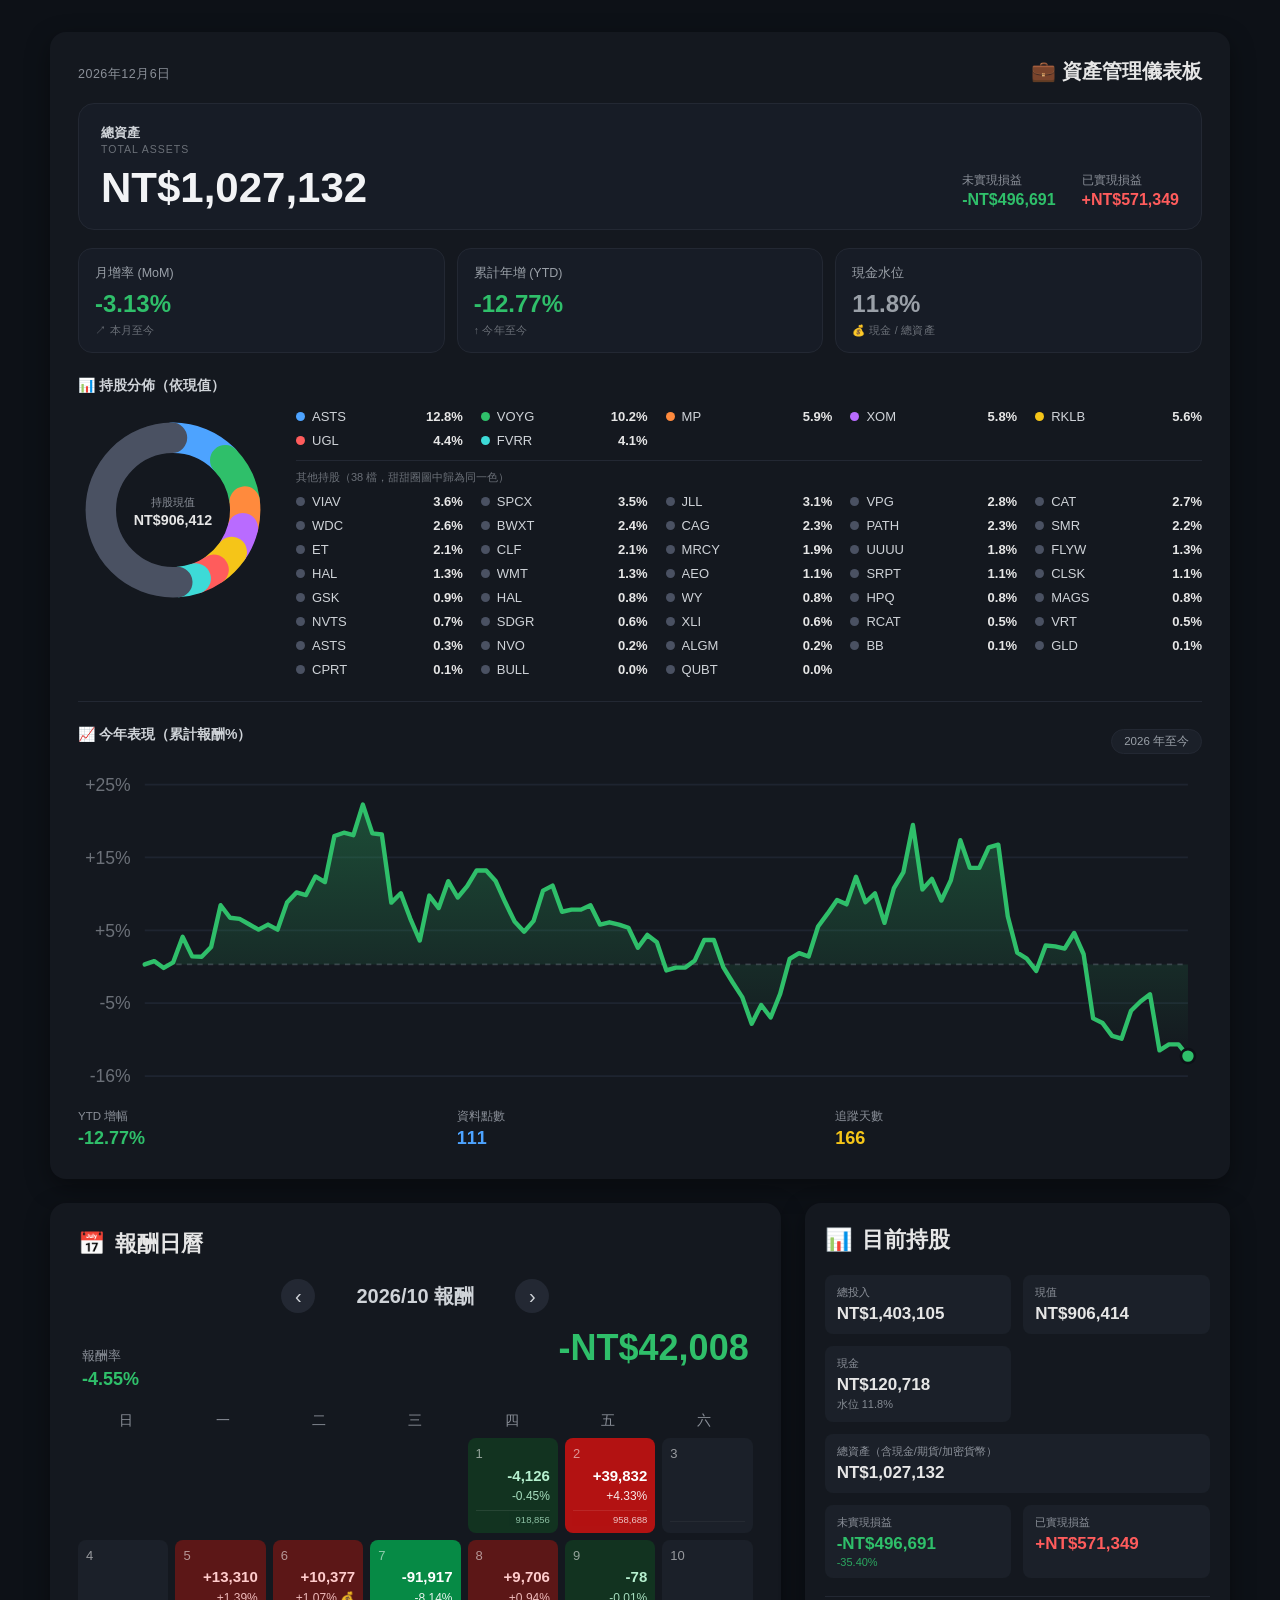
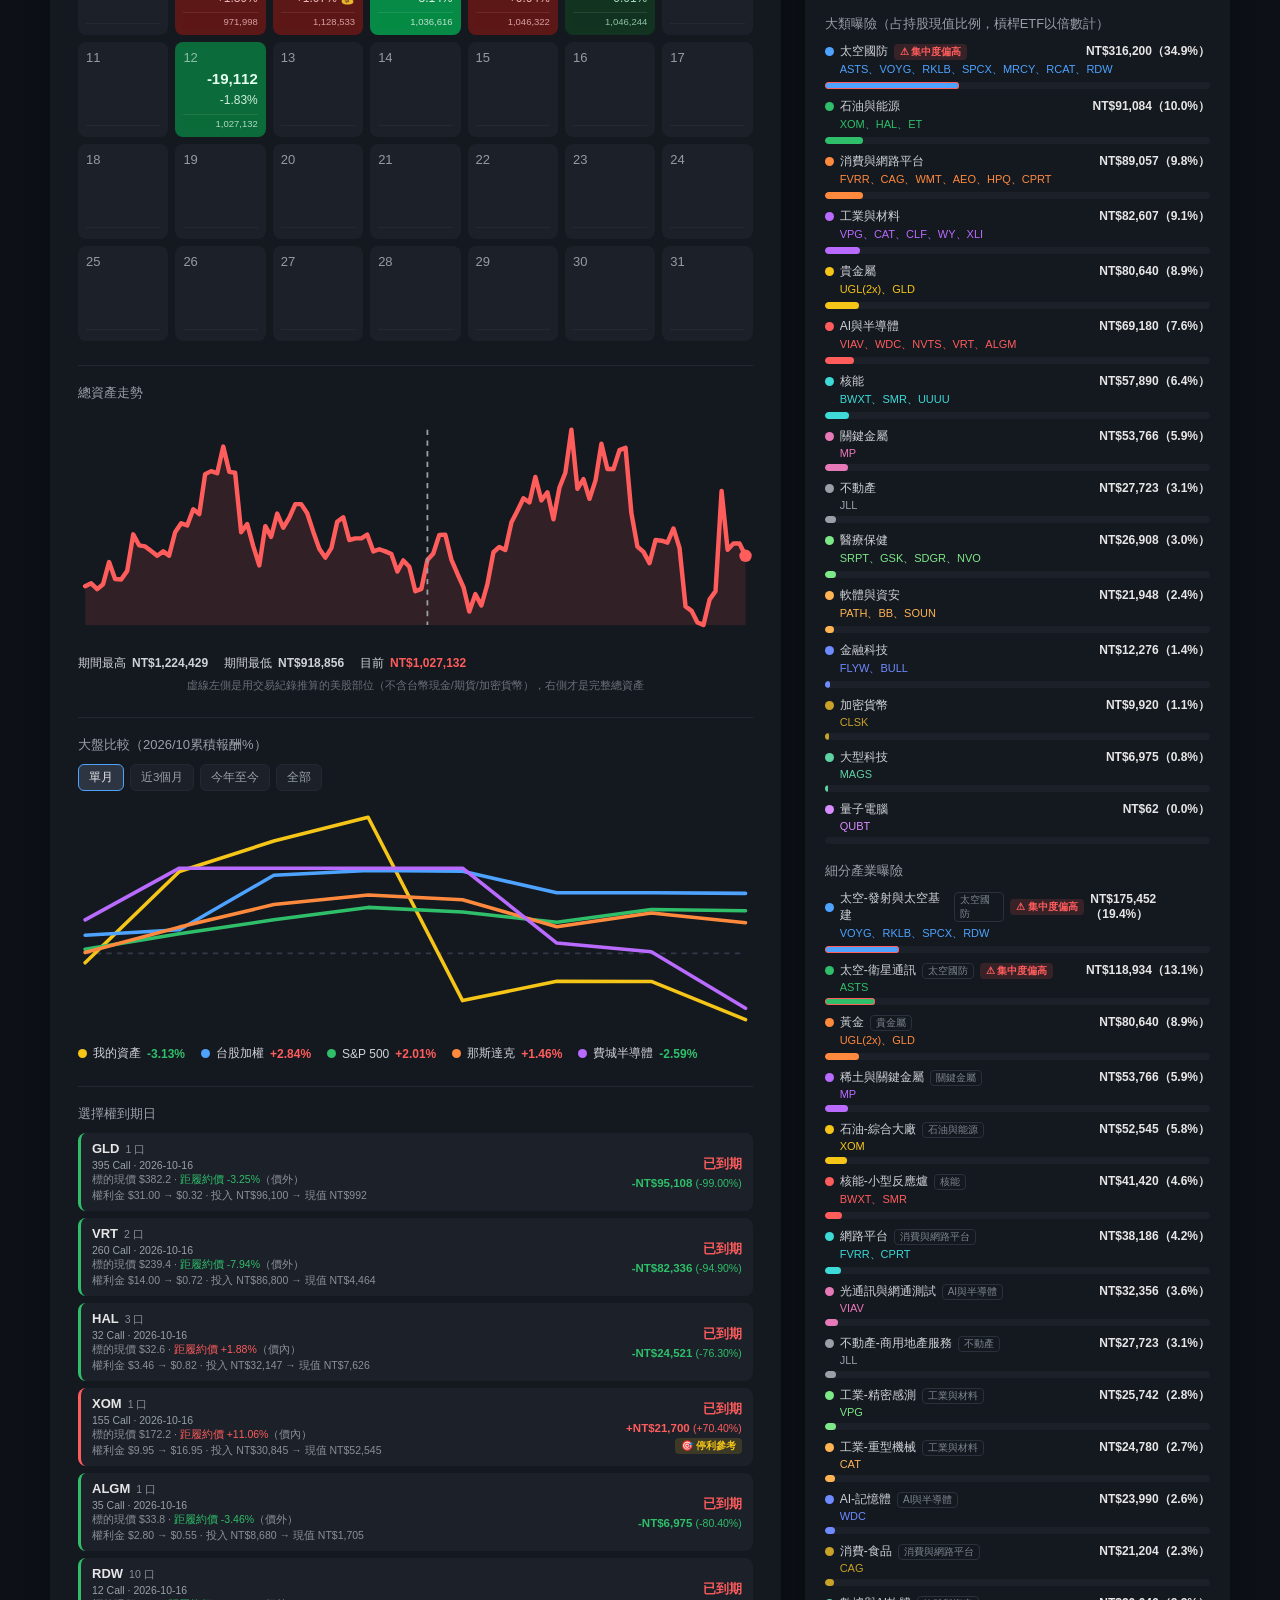
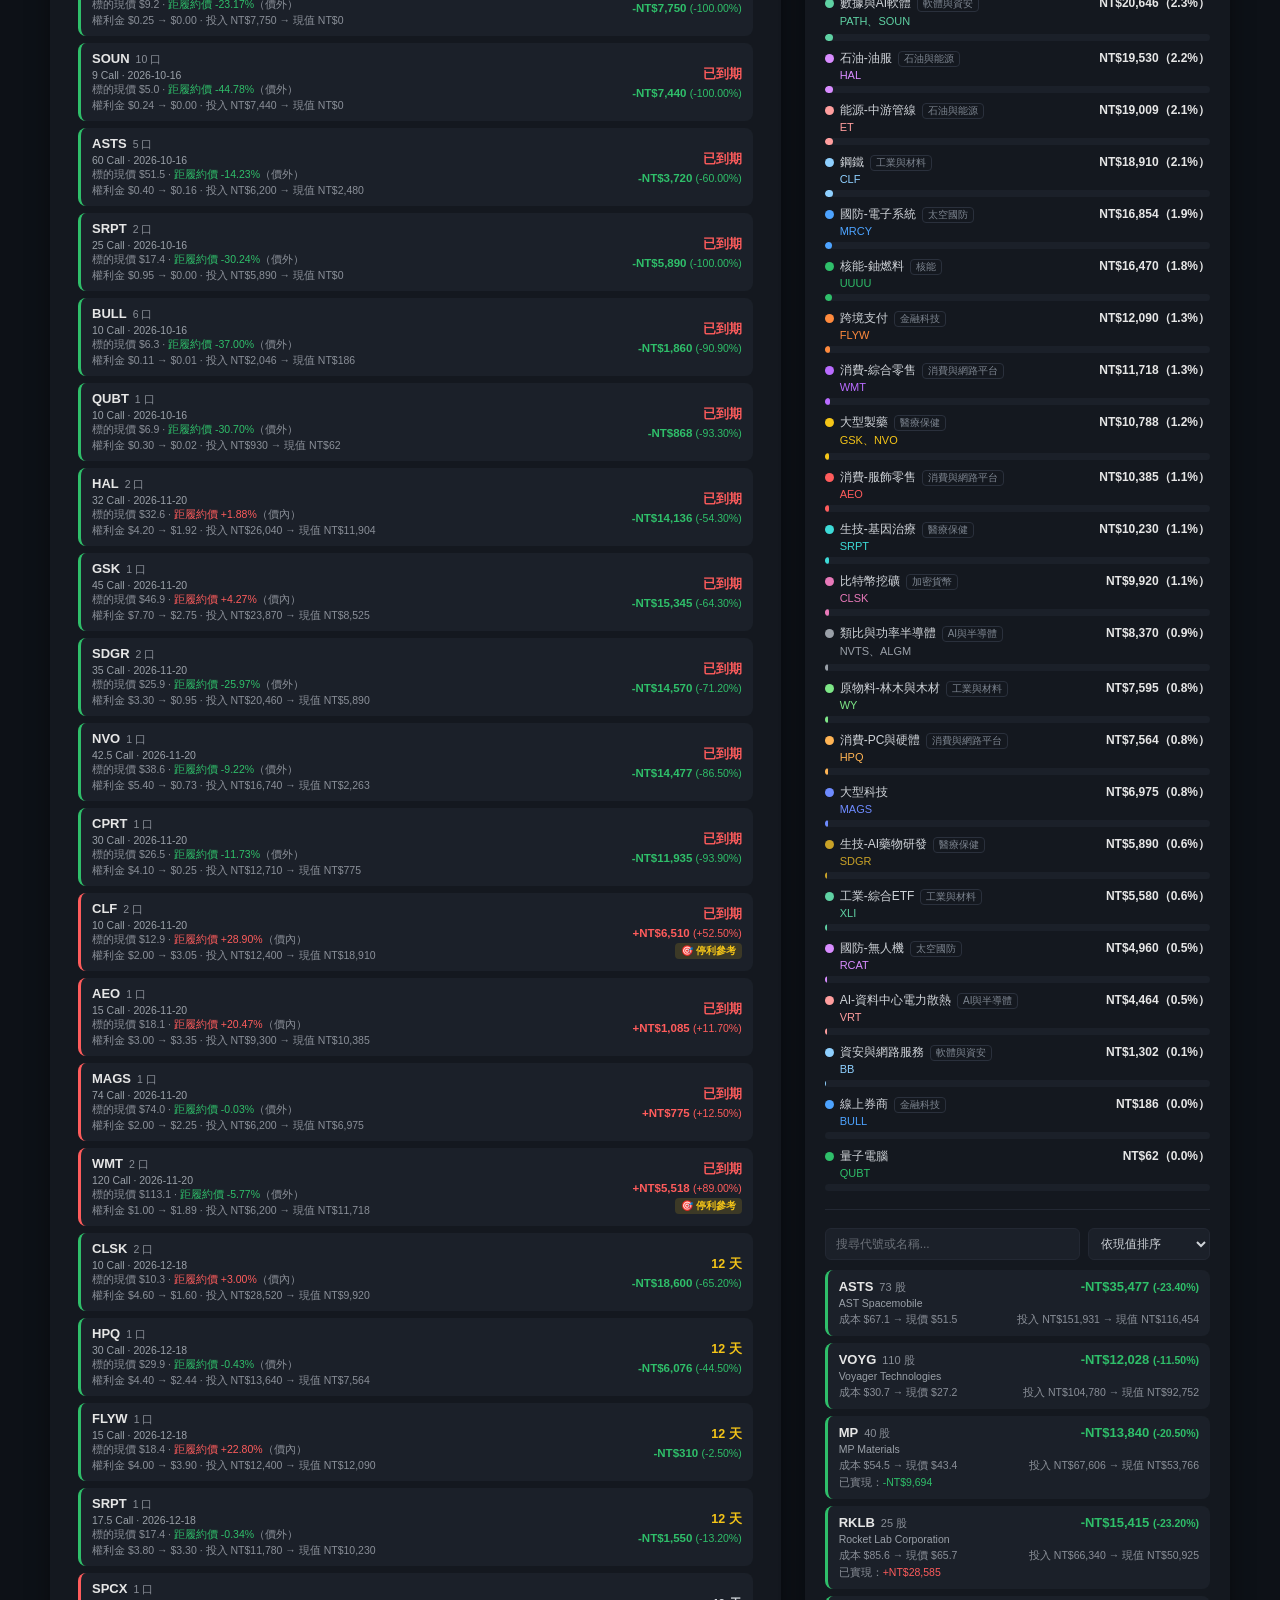
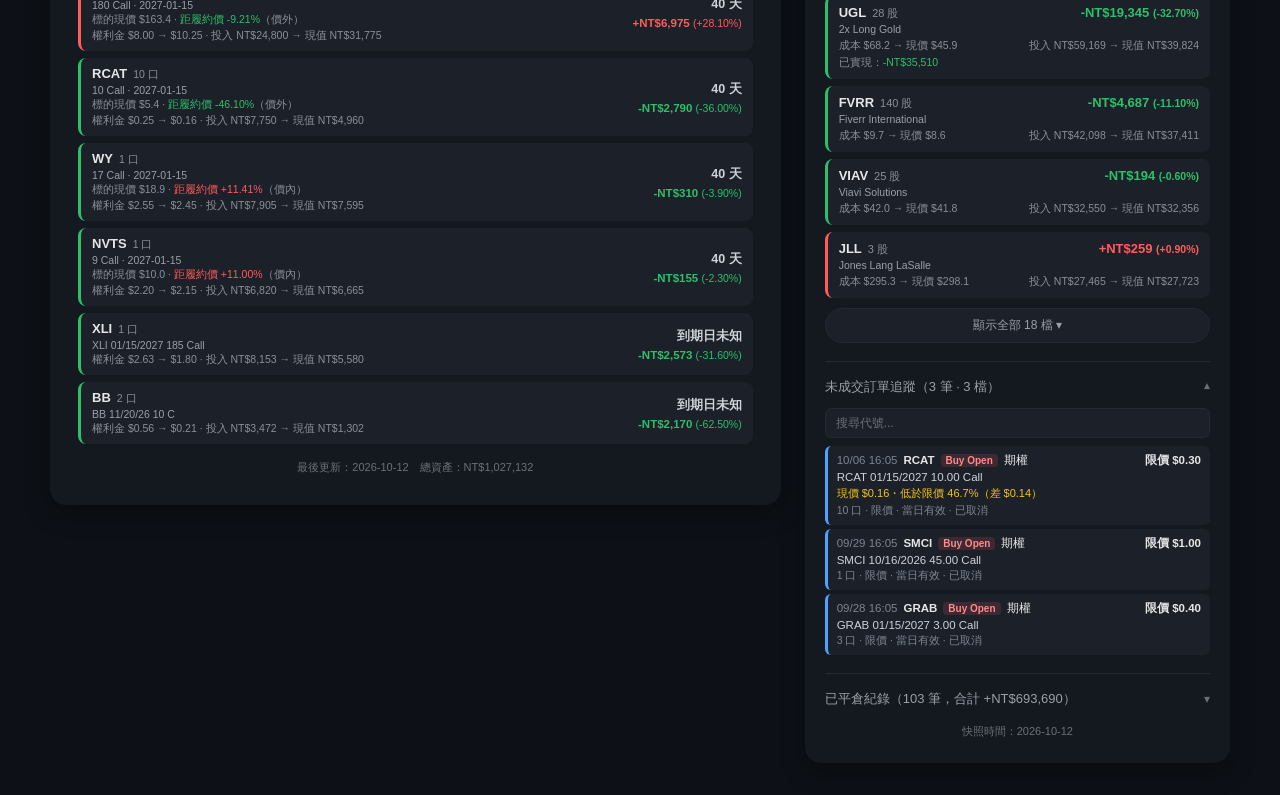
==== commit 64f0c87d: "報酬日曆：未成交訂單顯示限價與現價差距；已平倉可切換排序 Co-Authored-By: Claude Sonnet 5.5 <noreply@anthropic.com> Claude-Sessio" ====
--- a/portfolio-calendar/index.html
+++ b/portfolio-calendar/index.html
@@ -190,6 +190,11 @@
         </div>
         <div class="closed-list" id="closedList">
           <input type="text" id="closedSearch" class="closed-search" placeholder="搜尋代號或名稱...">
+          <select id="closedSort" class="closed-search">
+            <option value="date">依日期（新→舊）</option>
+            <option value="amount_desc">依金額（賺最多在前）</option>
+            <option value="amount_asc">依金額（賠最多在前）</option>
+          </select>
           <div class="closed-rows" id="closedRows"></div>
         </div>
       </div>
--- a/portfolio-calendar/style.css
+++ b/portfolio-calendar/style.css
@@ -892,6 +892,7 @@
   font-variant-numeric: tabular-nums;
 }
 
+.po-gap { margin-top: 3px; color: #f5c518; font-size: 11px; font-variant-numeric: tabular-nums; }
 .po-desc { margin-top: 3px; color: #cfd3d8; }
 .po-meta { margin-top: 3px; color: #7d8590; font-size: 10.5px; }
 /* ---- Hero 摘要卡 ---- */
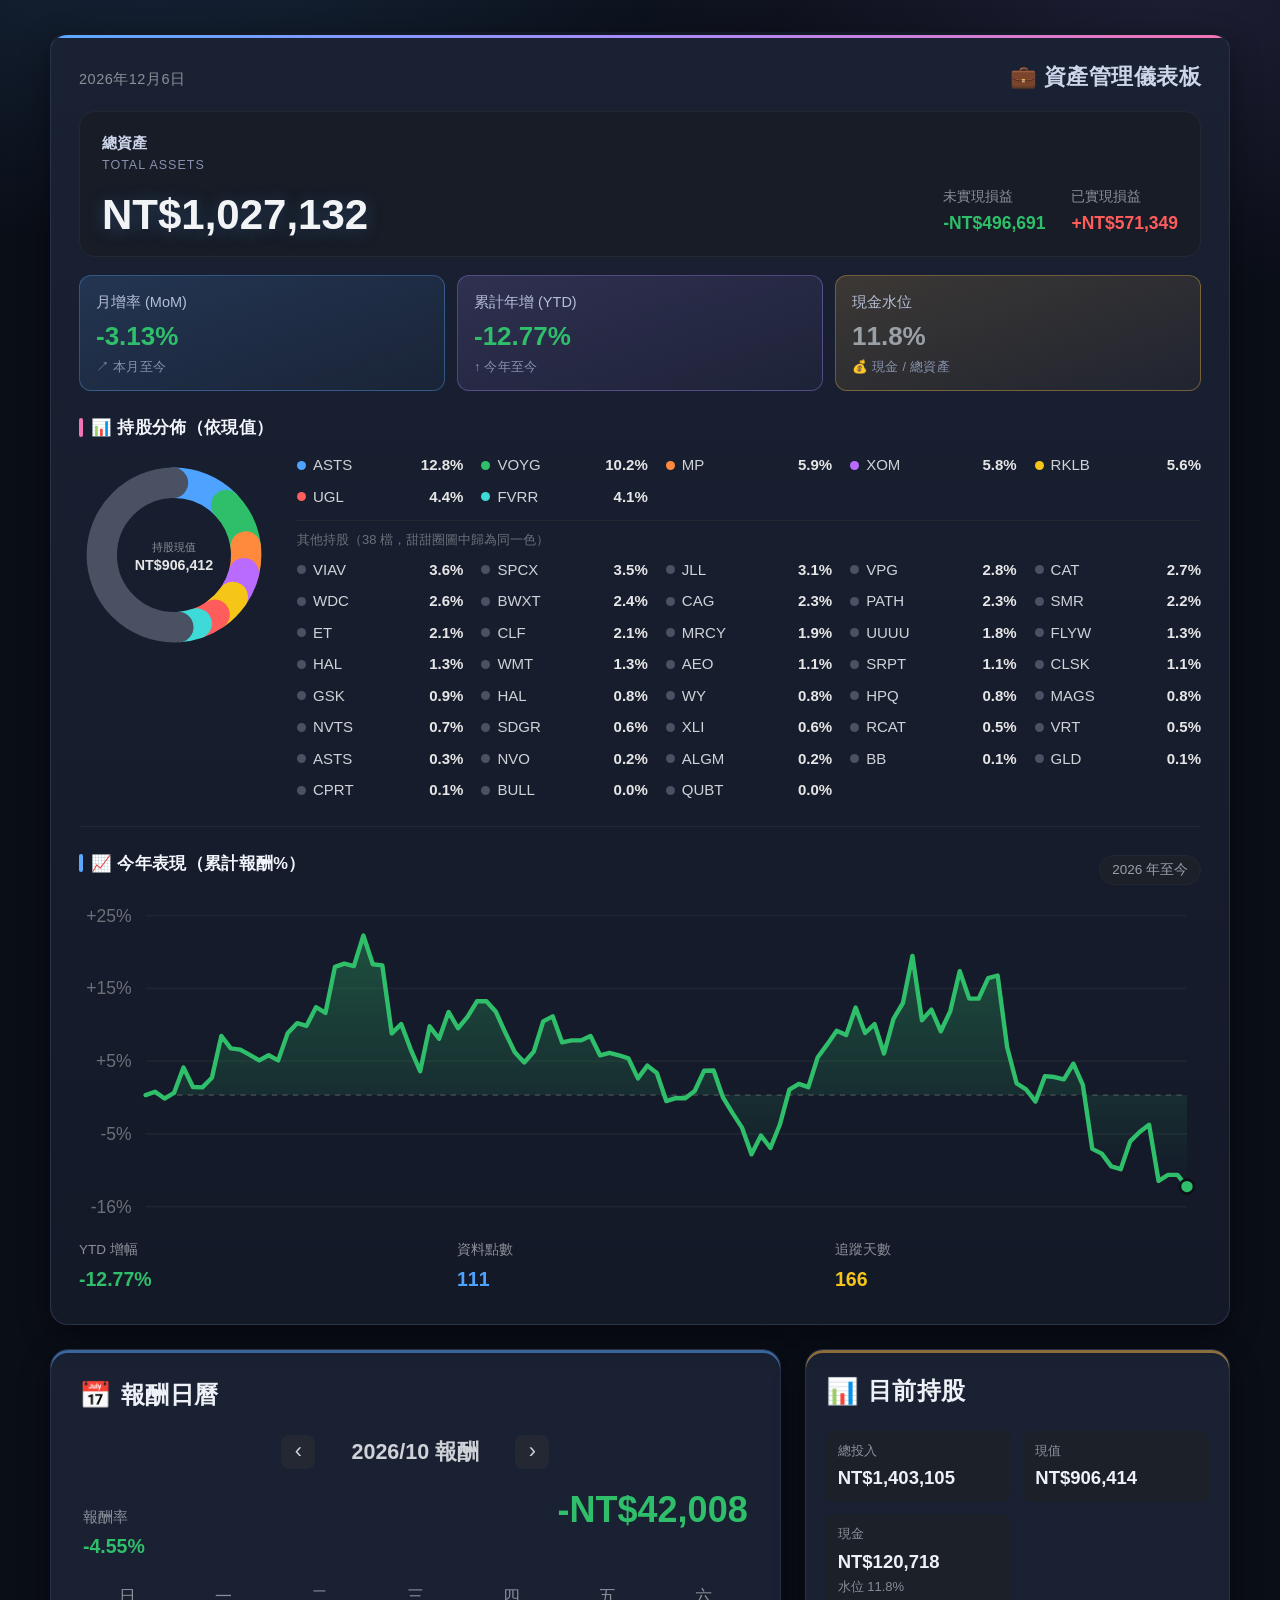
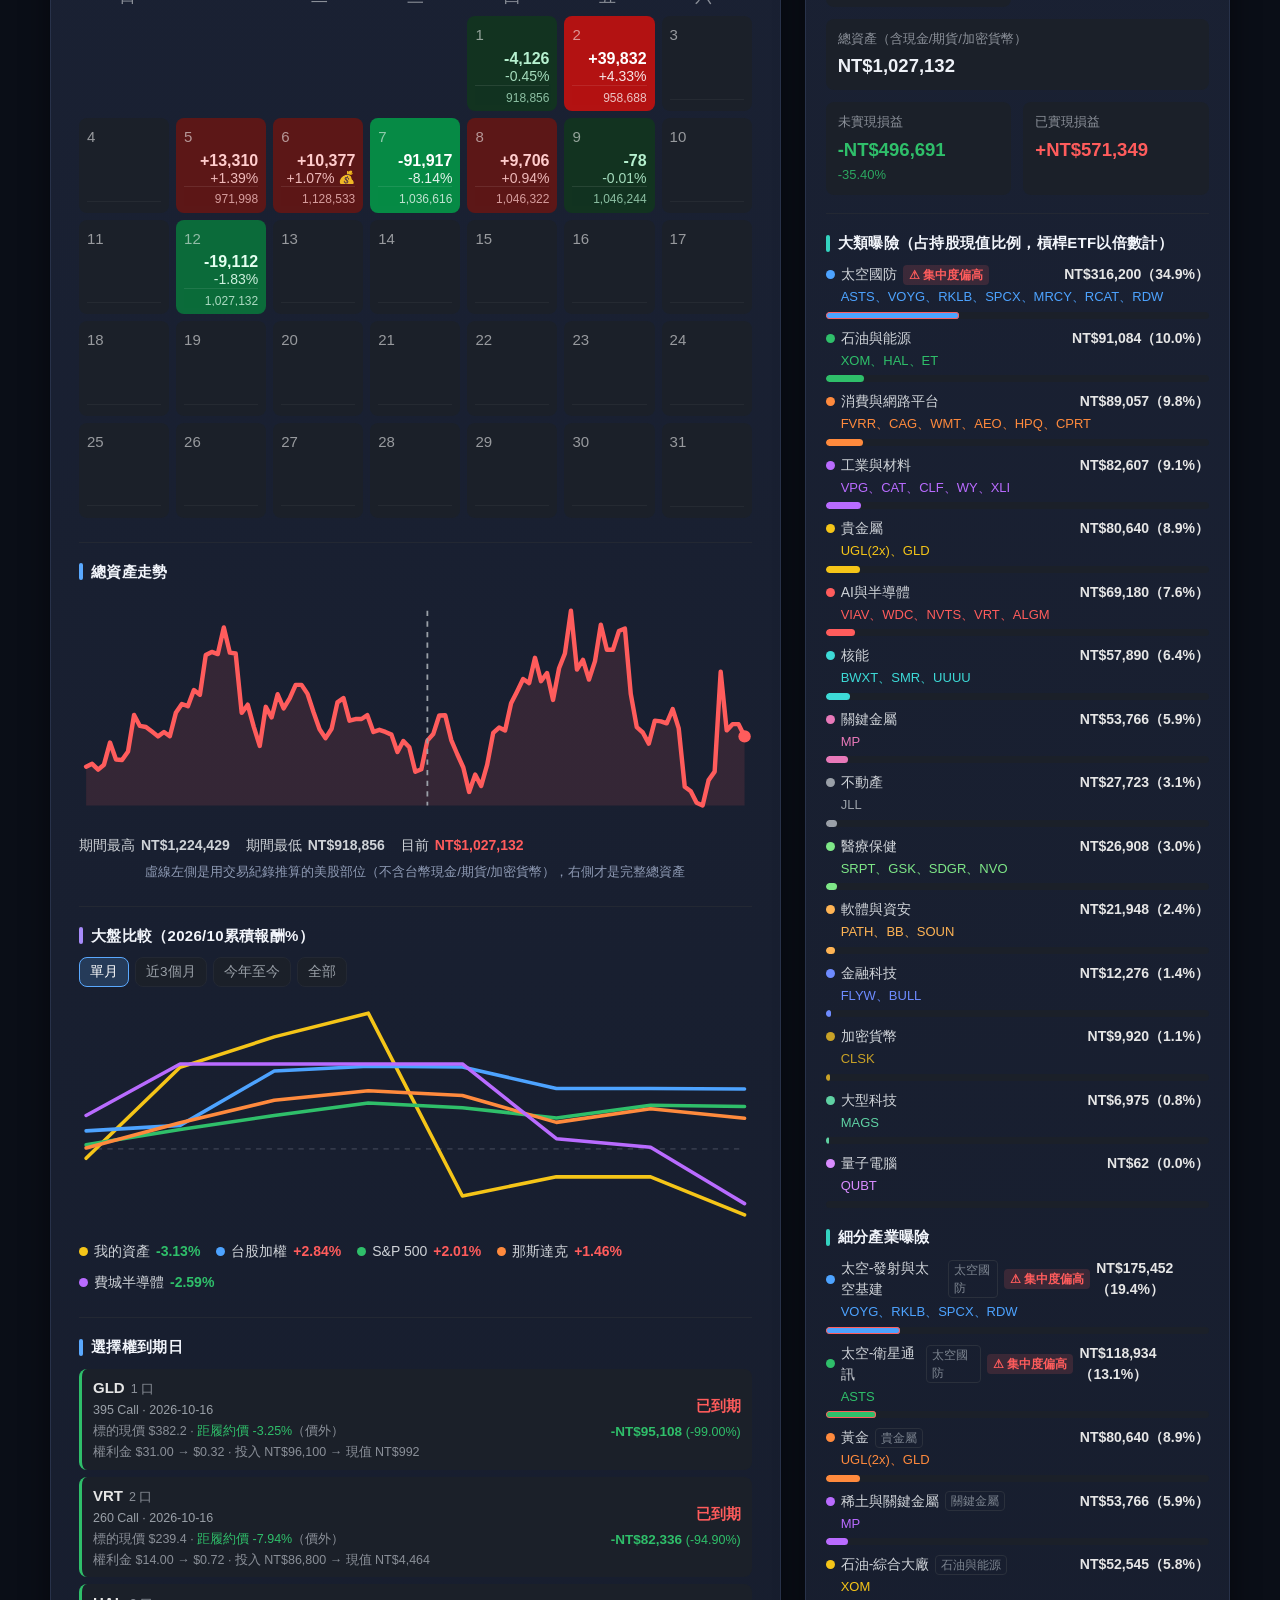
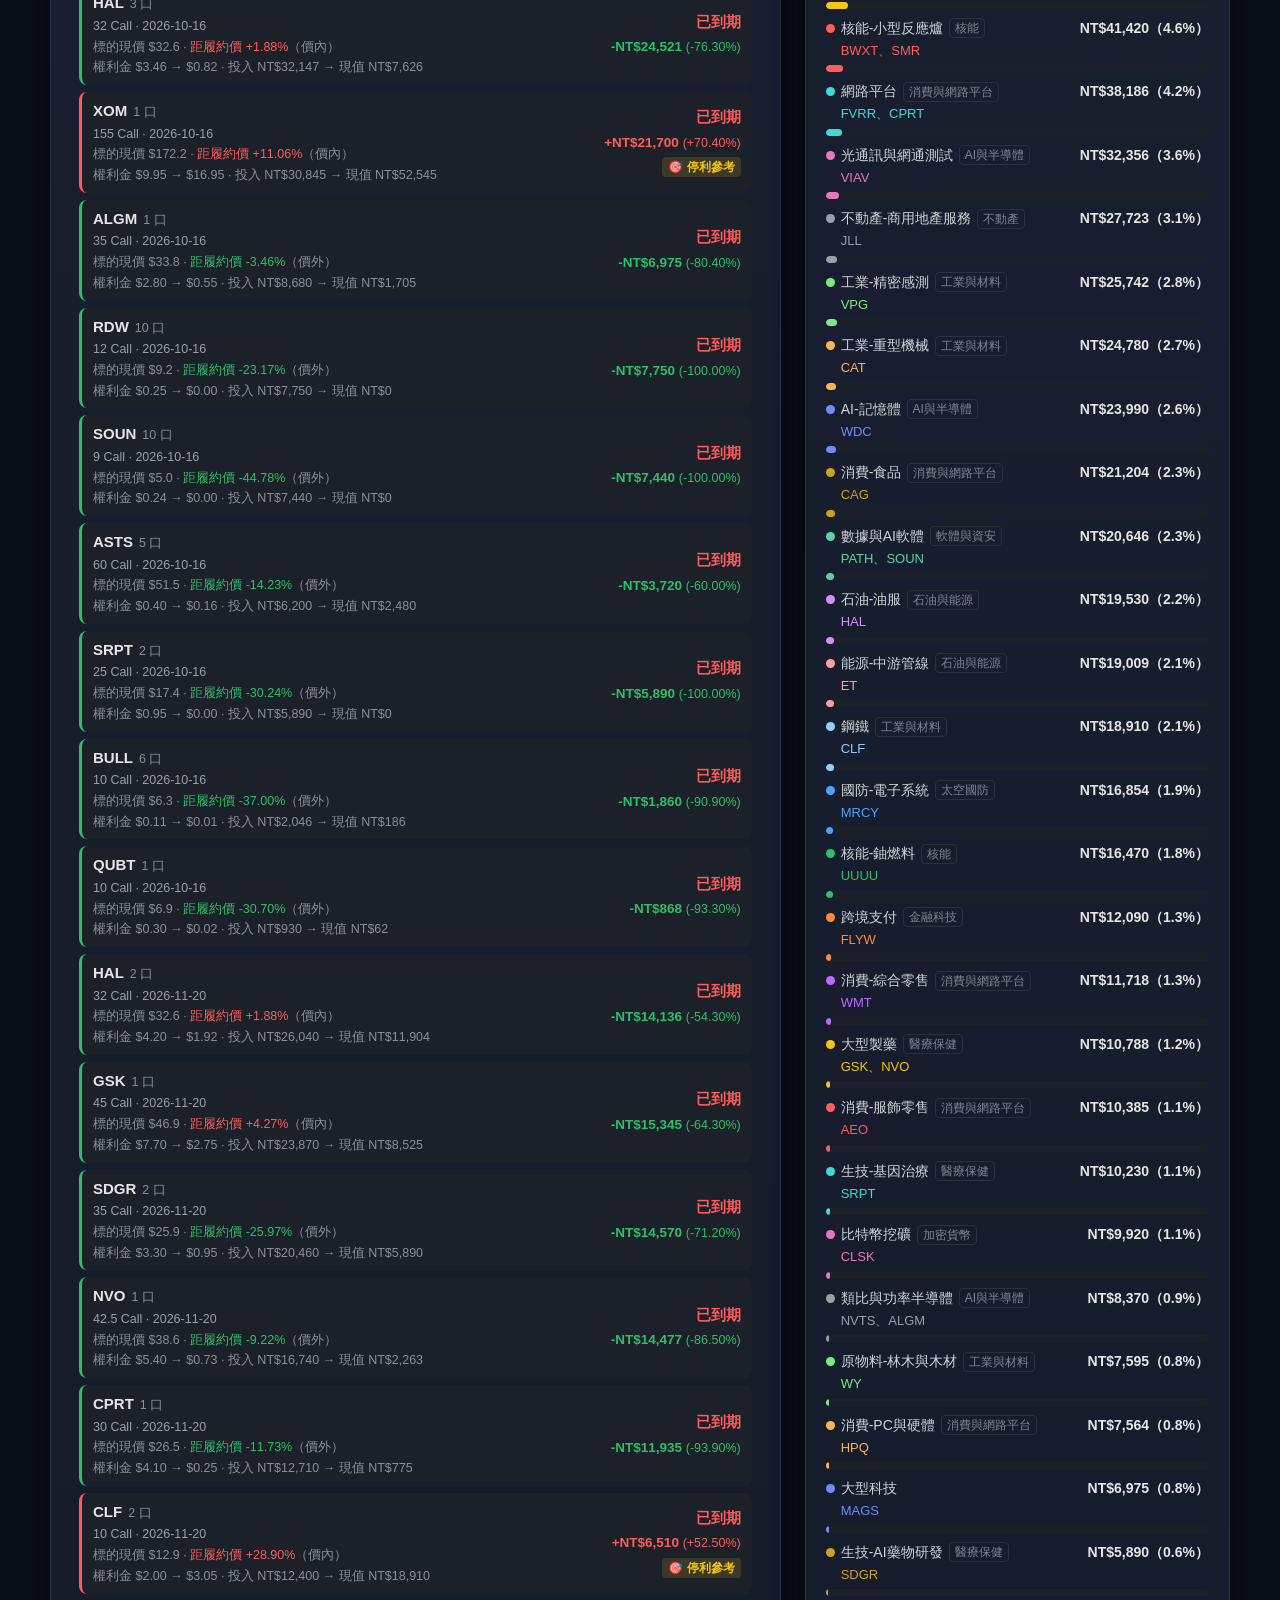
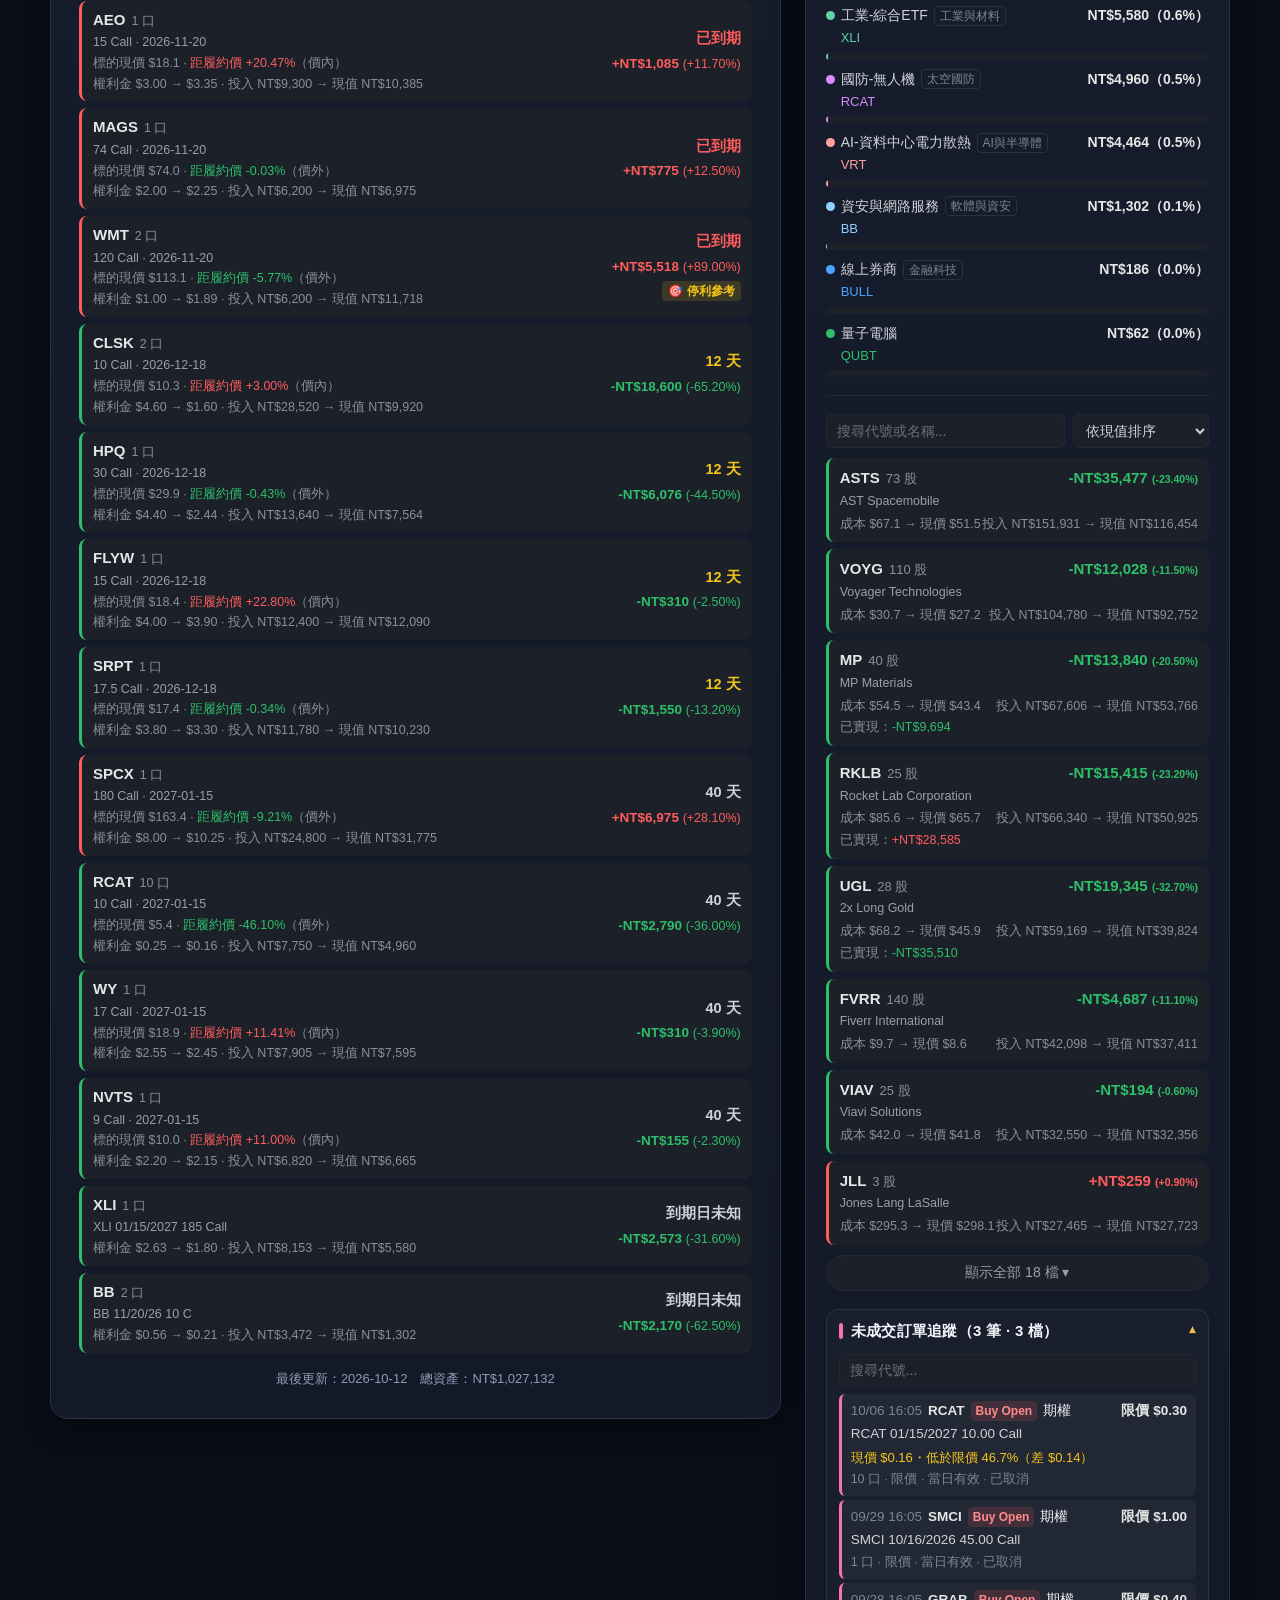
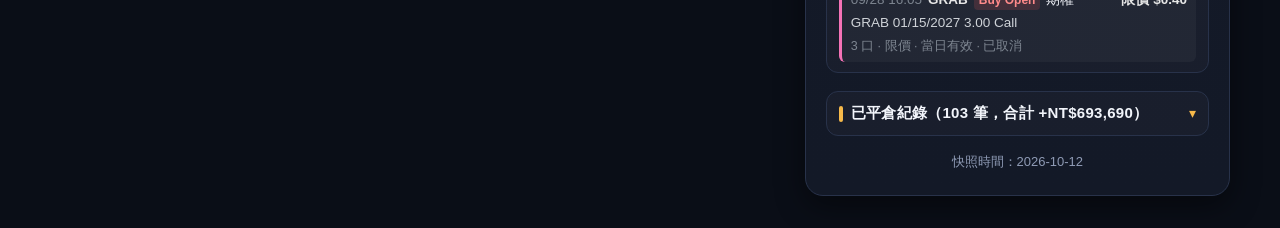
==== commit 2dd1ec92: "網站美化（較大字體、多色調）與載入加速（並行載入、交易紀錄先更新畫面） Co-Authored-By: Claude Sonnet 5.5 <noreply@anthropic.com> Claude" ====
--- a/portfolio-calendar/index.html
+++ b/portfolio-calendar/index.html
@@ -11,6 +11,7 @@
   // 每次都用當下時間戳當版本號，強迫瀏覽器每次都重新抓最新的 CSS/JS，
   // 這樣排程任務每天更新完資料後，打開網站就一定是最新的，不用手動清快取。
   document.write('<link rel="stylesheet" href="style.css?v=' + Date.now() + '">');
+  document.write('<link rel="stylesheet" href="theme.css?v=' + Date.now() + '">');
 </script>
 </head>
 <body>
@@ -204,14 +205,17 @@
   </div>
 
   <script>
-    // 同上：幫每個資料檔跟主程式加上當下時間戳，確保每次打開都抓到當天排程任務推上去的最新版本。
-    var __v = Date.now();
-    document.write('<script src="data.js?v=' + __v + '"><\/script>');
-    document.write('<script src="indices.js?v=' + __v + '"><\/script>');
-    document.write('<script src="holdings.js?v=' + __v + '"><\/script>');
-    document.write('<script src="positions_history.js?v=' + __v + '"><\/script>');
-    document.write('<script src="pending_orders.js?v=' + __v + '"><\/script>');
-    document.write('<script src="app.js?v=' + __v + '"><\/script>');
+    // 資料檔跟主程式加上當下時間戳，確保每次打開都抓到排程任務推上去的最新版本。
+    // 用 async=false 的動態 script：同時並行下載，但仍依序執行（主程式最後跑）。
+    (function () {
+      var v = Date.now();
+      ["data.js", "indices.js", "holdings.js", "positions_history.js", "pending_orders.js", "app.js"].forEach(function (src) {
+        var s = document.createElement("script");
+        s.src = src + "?v=" + v;
+        s.async = false;
+        document.body.appendChild(s);
+      });
+    })();
   </script>
 </body>
 </html>
--- a/portfolio-calendar/style.css
+++ b/portfolio-calendar/style.css
@@ -54,7 +54,7 @@
   display: flex;
   align-items: center;
   gap: 10px;
-  font-size: 22px;
+  font-size: 24px;
   font-weight: 700;
   margin-bottom: 20px;
 }
@@ -69,7 +69,7 @@
 }
 
 .month-label {
-  font-size: 20px;
+  font-size: 21.5px;
   font-weight: 700;
   color: #cfd3d8;
   min-width: 160px;
@@ -83,7 +83,7 @@
   width: 34px;
   height: 34px;
   border-radius: 50%;
-  font-size: 20px;
+  font-size: 21.5px;
   cursor: pointer;
   line-height: 1;
 }
@@ -98,13 +98,13 @@
 }
 
 .summary-label {
-  font-size: 13px;
+  font-size: 15px;
   color: #8a8f98;
   margin-bottom: 4px;
 }
 
 .summary-pct {
-  font-size: 18px;
+  font-size: 19.5px;
   font-weight: 700;
 }
 
@@ -121,7 +121,7 @@
   display: grid;
   grid-template-columns: repeat(7, minmax(0, 1fr));
   text-align: center;
-  font-size: 14px;
+  font-size: 16.5px;
   color: #8a8f98;
   margin-bottom: 8px;
 }
@@ -139,7 +139,7 @@
   display: flex;
   flex-direction: column;
   justify-content: space-between;
-  font-size: 10.5px;
+  font-size: 12.5px;
   background: #1b2029;
   min-width: 0;
   overflow: hidden;
@@ -148,12 +148,12 @@
 .cell.empty { background: transparent; }
 
 .cell .day-num {
-  font-size: 13px;
+  font-size: 15px;
   color: rgba(255,255,255,0.55);
 }
 
 .cell .amount {
-  font-size: 15px;
+  font-size: 16px;
   font-weight: 700;
   text-align: right;
   white-space: nowrap;
@@ -162,7 +162,7 @@
 }
 
 .cell .pct {
-  font-size: 12px;
+  font-size: 14px;
   text-align: right;
   opacity: 0.9;
   white-space: nowrap;
@@ -170,7 +170,7 @@
 }
 
 .cell .day-total {
-  font-size: 9.5px;
+  font-size: 12px;
   text-align: right;
   opacity: 0.75;
   white-space: nowrap;
@@ -226,7 +226,7 @@
   border: 1px solid #33394a;
   border-radius: 6px;
   padding: 6px 10px;
-  font-size: 11px;
+  font-size: 13px;
   line-height: 1.6;
   white-space: nowrap;
   box-shadow: 0 4px 14px rgba(0,0,0,0.4);
@@ -263,7 +263,7 @@
 }
 
 .compare-title {
-  font-size: 13px;
+  font-size: 15px;
   color: #9aa0a8;
   margin-bottom: 10px;
 }
@@ -279,7 +279,7 @@
   border: 1px solid #232833;
   border-radius: 6px;
   padding: 5px 10px;
-  font-size: 11.5px;
+  font-size: 13.5px;
   color: #9aa0a8;
   cursor: pointer;
 }
@@ -301,7 +301,7 @@
   flex-wrap: wrap;
   gap: 10px 16px;
   margin-top: 12px;
-  font-size: 12px;
+  font-size: 14px;
 }
 
 .legend-item {
@@ -324,7 +324,7 @@
 
 .footer {
   margin-top: 16px;
-  font-size: 11px;
+  font-size: 13px;
   color: #6b7078;
   text-align: center;
 }
@@ -351,18 +351,18 @@
 }
 
 .holdings-summary .metric-label {
-  font-size: 11px;
+  font-size: 13px;
   color: #8a8f98;
   margin-bottom: 4px;
 }
 
 .holdings-summary .metric-value {
-  font-size: 17px;
+  font-size: 18.5px;
   font-weight: 700;
 }
 
 .holdings-summary .metric-sub {
-  font-size: 11px;
+  font-size: 13px;
   margin-top: 2px;
   opacity: 0.85;
 }
@@ -383,7 +383,7 @@
   display: flex;
   align-items: center;
   gap: 6px;
-  font-size: 12px;
+  font-size: 14px;
   color: #cfd3d8;
   margin-bottom: 4px;
 }
@@ -395,7 +395,7 @@
 }
 
 .theme-warn-badge {
-  font-size: 10px;
+  font-size: 12px;
   font-weight: 700;
   color: #ff5c5c;
   background: rgba(255, 92, 92, 0.15);
@@ -409,7 +409,7 @@
 }
 
 .theme-parent-tag {
-  font-size: 10px;
+  font-size: 12px;
   color: #7d8590;
   border: 1px solid #2a303c;
   border-radius: 4px;
@@ -417,7 +417,7 @@
 }
 
 .theme-row-symbols {
-  font-size: 11px;
+  font-size: 13px;
   color: #7d8590;
   margin: -2px 0 5px 15px;
 }
@@ -483,27 +483,27 @@
 
 .expiry-symbol {
   font-weight: 700;
-  font-size: 13px;
+  font-size: 15px;
   color: #e6e6e6;
 }
 
 .expiry-shares {
-  font-size: 10.5px;
+  font-size: 12.5px;
   color: #8a8f98;
 }
 
 .expiry-name {
-  font-size: 10.5px;
+  font-size: 12.5px;
   color: #9aa0a8;
 }
 
 .expiry-invest {
-  font-size: 10.5px;
+  font-size: 12.5px;
   color: #8a8f98;
 }
 
 .expiry-underlying {
-  font-size: 10.5px;
+  font-size: 12.5px;
   color: #8a8f98;
 }
 
@@ -514,7 +514,7 @@
 
 .expiry-days {
   font-weight: 700;
-  font-size: 12.5px;
+  font-size: 14.5px;
   color: #cfd3d8;
 }
 
@@ -522,13 +522,13 @@
 .expiry-days.expiry-soon { color: #f5c518; }
 
 .expiry-pl {
-  font-size: 11.5px;
+  font-size: 13.5px;
   margin-top: 4px;
   font-weight: 700;
 }
 
 .expiry-pct {
-  font-size: 10.5px;
+  font-size: 12.5px;
   font-weight: 400;
 }
 
@@ -549,7 +549,7 @@
   border: 1px solid #232833;
   border-radius: 6px;
   padding: 7px 10px;
-  font-size: 12px;
+  font-size: 14px;
   color: #e6e6e6;
   outline: none;
 }
@@ -562,7 +562,7 @@
   border: 1px solid #232833;
   border-radius: 6px;
   padding: 7px 8px;
-  font-size: 12px;
+  font-size: 14px;
   color: #cfd3d8;
   outline: none;
 }
@@ -587,23 +587,23 @@
   display: flex;
   justify-content: space-between;
   align-items: baseline;
+  font-size: 15px;
+}
+
+.holding-row .h-symbol {
+  font-weight: 700;
+  color: #e6e6e6;
+}
+
+.holding-row .h-shares {
   font-size: 13px;
-}
-
-.holding-row .h-symbol {
-  font-weight: 700;
-  color: #e6e6e6;
-}
-
-.holding-row .h-shares {
-  font-size: 11px;
   color: #8a8f98;
   margin-left: 6px;
   font-weight: 400;
 }
 
 .holding-row .h-tag {
-  font-size: 9.5px;
+  font-size: 12px;
   font-weight: 700;
   color: #cdb4ff;
   background: rgba(185, 107, 255, 0.18);
@@ -613,26 +613,26 @@
 }
 
 .holding-row .h-name {
-  font-size: 10.5px;
+  font-size: 12.5px;
   color: #9aa0a8;
   margin-top: 2px;
 }
 
 .holding-row .h-pl {
   font-weight: 700;
-  font-size: 13px;
+  font-size: 15px;
 }
 
 .holding-row .h-line2 {
   display: flex;
   justify-content: space-between;
-  font-size: 10.5px;
+  font-size: 12.5px;
   color: #8a8f98;
   margin-top: 4px;
 }
 
 .holding-row .h-line3 {
-  font-size: 10.5px;
+  font-size: 12.5px;
   color: #8a8f98;
   margin-top: 3px;
 }
@@ -643,7 +643,7 @@
 
 .profit-badge {
   display: inline-block;
-  font-size: 10px;
+  font-size: 12px;
   font-weight: 700;
   color: #f5c518;
   background: rgba(245, 197, 24, 0.15);
@@ -660,7 +660,7 @@
   border: 1px solid #232833;
   border-radius: 999px;
   padding: 8px 12px;
-  font-size: 12px;
+  font-size: 14px;
   cursor: pointer;
   text-align: center;
 }
@@ -688,13 +688,13 @@
 }
 
 .day-detail-title {
+  font-size: 15px;
+  font-weight: 700;
+  color: #e6e6e6;
+}
+
+.day-detail-close {
   font-size: 13px;
-  font-weight: 700;
-  color: #e6e6e6;
-}
-
-.day-detail-close {
-  font-size: 11px;
   color: #6b7078;
   cursor: pointer;
   user-select: none;
@@ -702,7 +702,7 @@
 .day-detail-close:hover { color: #cfd3d8; }
 
 .day-detail-note {
-  font-size: 10.5px;
+  font-size: 12.5px;
   color: #6b7078;
   margin-bottom: 10px;
 }
@@ -717,7 +717,7 @@
   display: flex;
   align-items: baseline;
   gap: 6px;
-  font-size: 11.5px;
+  font-size: 13.5px;
   margin-bottom: 3px;
 }
 
@@ -744,7 +744,7 @@
 .day-bar-fill { height: 100%; border-radius: 4px; }
 
 .day-detail-empty {
-  font-size: 11.5px;
+  font-size: 13.5px;
   color: #7d8590;
   text-align: center;
   padding: 10px 0;
@@ -771,7 +771,7 @@
 }
 
 .closed-chevron {
-  font-size: 12px;
+  font-size: 14px;
   color: #6b7078;
   transition: transform 0.15s ease;
 }
@@ -797,7 +797,7 @@
   border: 1px solid #232833;
   border-radius: 6px;
   padding: 7px 10px;
-  font-size: 12px;
+  font-size: 14px;
   color: #e6e6e6;
   outline: none;
 }
@@ -820,7 +820,7 @@
   border-radius: 6px;
   border-left: 3px solid #3a3f4a;
   background: #1b2029;
-  font-size: 11.5px;
+  font-size: 13.5px;
 }
 
 .closed-row.gain-border { border-left-color: #ff5c5c; }
@@ -854,7 +854,7 @@
   border-radius: 6px;
   border-left: 3px solid #4da3ff;
   background: #1b2029;
-  font-size: 11.5px;
+  font-size: 13.5px;
 }
 
 .po-line1 {
@@ -868,7 +868,7 @@
 .po-symbol { font-weight: 700; color: #e6e6e6; }
 
 .po-side {
-  font-size: 10px;
+  font-size: 12px;
   font-weight: 700;
   border-radius: 4px;
   padding: 1px 5px;
@@ -878,7 +878,7 @@
 .po-row .po-opt { margin-left: 0; }
 
 .po-repeat {
-  font-size: 10px;
+  font-size: 12px;
   color: #f5c518;
   background: rgba(245, 197, 24, 0.12);
   border-radius: 4px;
@@ -892,9 +892,9 @@
   font-variant-numeric: tabular-nums;
 }
 
-.po-gap { margin-top: 3px; color: #f5c518; font-size: 11px; font-variant-numeric: tabular-nums; }
+.po-gap { margin-top: 3px; color: #f5c518; font-size: 13px; font-variant-numeric: tabular-nums; }
 .po-desc { margin-top: 3px; color: #cfd3d8; }
-.po-meta { margin-top: 3px; color: #7d8590; font-size: 10.5px; }
+.po-meta { margin-top: 3px; color: #7d8590; font-size: 12.5px; }
 /* ---- Hero 摘要卡 ---- */
 
 .hero-header {
@@ -907,13 +907,13 @@
 }
 
 .hero-date {
-  font-size: 12.5px;
+  font-size: 14.5px;
   color: #8a8f98;
   letter-spacing: 0.5px;
 }
 
 .hero-title {
-  font-size: 20px;
+  font-size: 21.5px;
   font-weight: 700;
   color: #e6e6e6;
 }
@@ -927,13 +927,13 @@
 }
 
 .networth-label {
-  font-size: 13px;
+  font-size: 15px;
   color: #cfd3d8;
   font-weight: 700;
 }
 
 .networth-label-en {
-  font-size: 10.5px;
+  font-size: 12.5px;
   color: #6b7078;
   letter-spacing: 1px;
   margin-top: 1px;
@@ -963,13 +963,13 @@
 }
 
 .breakdown-label {
-  font-size: 11.5px;
+  font-size: 13.5px;
   color: #8a8f98;
   margin-bottom: 3px;
 }
 
 .breakdown-value {
-  font-size: 16px;
+  font-size: 17.5px;
   font-weight: 700;
 }
 
@@ -989,19 +989,19 @@
 }
 
 .stat-label {
-  font-size: 12.5px;
+  font-size: 14.5px;
   color: #9aa0a8;
   margin-bottom: 8px;
 }
 
 .stat-value {
-  font-size: 24px;
+  font-size: 26px;
   font-weight: 800;
   line-height: 1.15;
 }
 
 .stat-sub {
-  font-size: 10.5px;
+  font-size: 12.5px;
   color: #6b7078;
   margin-top: 6px;
   letter-spacing: 0.3px;
@@ -1011,7 +1011,7 @@
 .stat-yellow { color: #f5c518; }
 
 .section-title {
-  font-size: 14px;
+  font-size: 16.5px;
   font-weight: 700;
   color: #cfd3d8;
   margin-bottom: 14px;
@@ -1055,7 +1055,7 @@
   display: flex;
   align-items: center;
   gap: 7px;
-  font-size: 13px;
+  font-size: 15px;
   min-width: 0;
 }
 
@@ -1077,7 +1077,7 @@
 
 .donut-legend-divider {
   grid-column: 1 / -1;
-  font-size: 11px;
+  font-size: 13px;
   color: #6b7078;
   border-top: 1px solid #232833;
   padding-top: 9px;
@@ -1093,7 +1093,7 @@
 }
 
 .ytd-badge {
-  font-size: 11.5px;
+  font-size: 13.5px;
   color: #9aa0a8;
   background: #1b2029;
   border: 1px solid #232833;
@@ -1120,13 +1120,13 @@
 }
 
 .ytd-stat-label {
-  font-size: 11.5px;
+  font-size: 13.5px;
   color: #8a8f98;
   margin-bottom: 4px;
 }
 
 .ytd-stat-value {
-  font-size: 18px;
+  font-size: 19.5px;
   font-weight: 800;
 }
 
--- a/portfolio-calendar/theme.css
+++ b/portfolio-calendar/theme.css
@@ -0,0 +1,104 @@
+/* 色調與質感的覆蓋層：載入在 style.css 之後，只調外觀（背景、卡片、標題色條、強調色），不改版面結構。
+   紅漲綠跌的語意色（.gain / .loss 等）一律不動，標題與裝飾用藍、紫、琥珀、青、粉這幾個非紅綠的色。 */
+:root {
+  --bg0: #0a0e17;
+  --card-top: #1a2133;
+  --card-bot: #131927;
+  --card-line: #28324a;
+  --c-blue: #5aa9ff;
+  --c-violet: #a78bfa;
+  --c-amber: #f6b94a;
+  --c-teal: #34d3c0;
+  --c-pink: #f472b6;
+}
+
+body {
+  background:
+    radial-gradient(1100px 520px at 12% -8%, rgba(90, 169, 255, 0.14), transparent 60%),
+    radial-gradient(900px 480px at 92% 0%, rgba(167, 139, 250, 0.12), transparent 60%),
+    var(--bg0);
+  background-attachment: fixed;
+  color: #eef1f7;
+  line-height: 1.5;
+}
+
+.card {
+  background: linear-gradient(180deg, var(--card-top), var(--card-bot));
+  border: 1px solid var(--card-line);
+  border-radius: 18px;
+  box-shadow: 0 10px 30px rgba(0, 0, 0, 0.45), inset 0 1px 0 rgba(255, 255, 255, 0.04);
+}
+
+/* 三張大卡片各有一條頂部色帶 */
+.hero-card { border-top: 3px solid transparent; border-image: linear-gradient(90deg, var(--c-blue), var(--c-violet), var(--c-pink)) 1; border-radius: 0; }
+.hero-card { border-radius: 18px; border-image: none; position: relative; overflow: hidden; }
+.hero-card::before { content: ""; position: absolute; left: 0; right: 0; top: 0; height: 3px; background: linear-gradient(90deg, var(--c-blue), var(--c-violet), var(--c-pink)); }
+.calendar-card { box-shadow: 0 10px 30px rgba(0, 0, 0, 0.45), inset 0 3px 0 rgba(90, 169, 255, 0.55); }
+.holdings-card { box-shadow: 0 10px 30px rgba(0, 0, 0, 0.45), inset 0 3px 0 rgba(246, 185, 74, 0.55); }
+
+/* 區塊標題：左邊色條，依區塊配色 */
+.section-title, .compare-title, .title-row .title-text, .hero-title {
+  letter-spacing: 0.02em;
+}
+.section-title, .compare-title {
+  position: relative;
+  padding-left: 12px;
+  font-weight: 700;
+  color: #f2f5fb;
+}
+.section-title::before, .compare-title::before {
+  content: "";
+  position: absolute;
+  left: 0; top: 12%; bottom: 12%;
+  width: 4px;
+  border-radius: 3px;
+  background: var(--c-blue);
+}
+.donut-section .section-title::before { background: var(--c-pink); }
+.ytd-section .section-title::before { background: var(--c-blue); }
+.asset-section .compare-title::before { background: var(--c-blue); }
+.compare-section .compare-title::before { background: var(--c-violet); }
+.theme-section .compare-title::before { background: var(--c-teal); }
+.closed-header-title::before { background: var(--c-amber); }
+.pending-section .closed-header-title::before { background: var(--c-pink); }
+
+.title-row .title-text { font-size: 24px; }
+.title-row .title-icon { font-size: 26px; }
+.hero-title { color: #cdd6ea; }
+
+/* 總資產大數字 */
+.networth-value { text-shadow: 0 2px 18px rgba(90, 169, 255, 0.25); }
+.networth-label { color: #cdd6ea; }
+.networth-label-en { color: #8793ad; }
+
+/* 摘要小卡：三張三種色調 */
+.stat-tile { border: 1px solid var(--card-line); border-radius: 12px; }
+.stat-tile:nth-child(1) { background: linear-gradient(160deg, rgba(90, 169, 255, 0.16), rgba(90, 169, 255, 0.04)); border-color: rgba(90, 169, 255, 0.35); }
+.stat-tile:nth-child(2) { background: linear-gradient(160deg, rgba(167, 139, 250, 0.16), rgba(167, 139, 250, 0.04)); border-color: rgba(167, 139, 250, 0.35); }
+.stat-tile:nth-child(3) { background: linear-gradient(160deg, rgba(246, 185, 74, 0.16), rgba(246, 185, 74, 0.04)); border-color: rgba(246, 185, 74, 0.35); }
+.stat-label { color: #b5bfd6; }
+.stat-sub { color: #8793ad; }
+
+/* 可展開區塊（已平倉、未成交）當作獨立小卡 */
+.closed-section {
+  background: rgba(255, 255, 255, 0.025);
+  border: 1px solid var(--card-line);
+  border-radius: 12px;
+  padding: 10px 12px;
+}
+.closed-header-title { position: relative; padding-left: 12px; }
+.closed-header-title::before { content: ""; position: absolute; left: 0; top: 14%; bottom: 14%; width: 4px; border-radius: 3px; background: var(--c-amber); }
+.closed-header-title { font-weight: 700; color: #f2f5fb; }
+.closed-chevron { color: var(--c-amber); }
+
+.closed-row, .po-row { background: rgba(255, 255, 255, 0.04); }
+.po-row { border-left-color: var(--c-pink); }
+
+/* 次要文字提亮一點，原本太暗不好讀 */
+.footer, .sheet-note, .hint, .note { color: #8f9bb5; }
+
+/* 輸入框、按鈕 */
+input, select, textarea { background: #1a2133; border-color: #2c3750; }
+input:focus, select:focus, textarea:focus { border-color: var(--c-blue); box-shadow: 0 0 0 3px rgba(90, 169, 255, 0.18); }
+button.nav-btn, .range-tab { border-radius: 8px; }
+.range-tab.active { background: rgba(90, 169, 255, 0.2); border-color: var(--c-blue); color: #fff; }
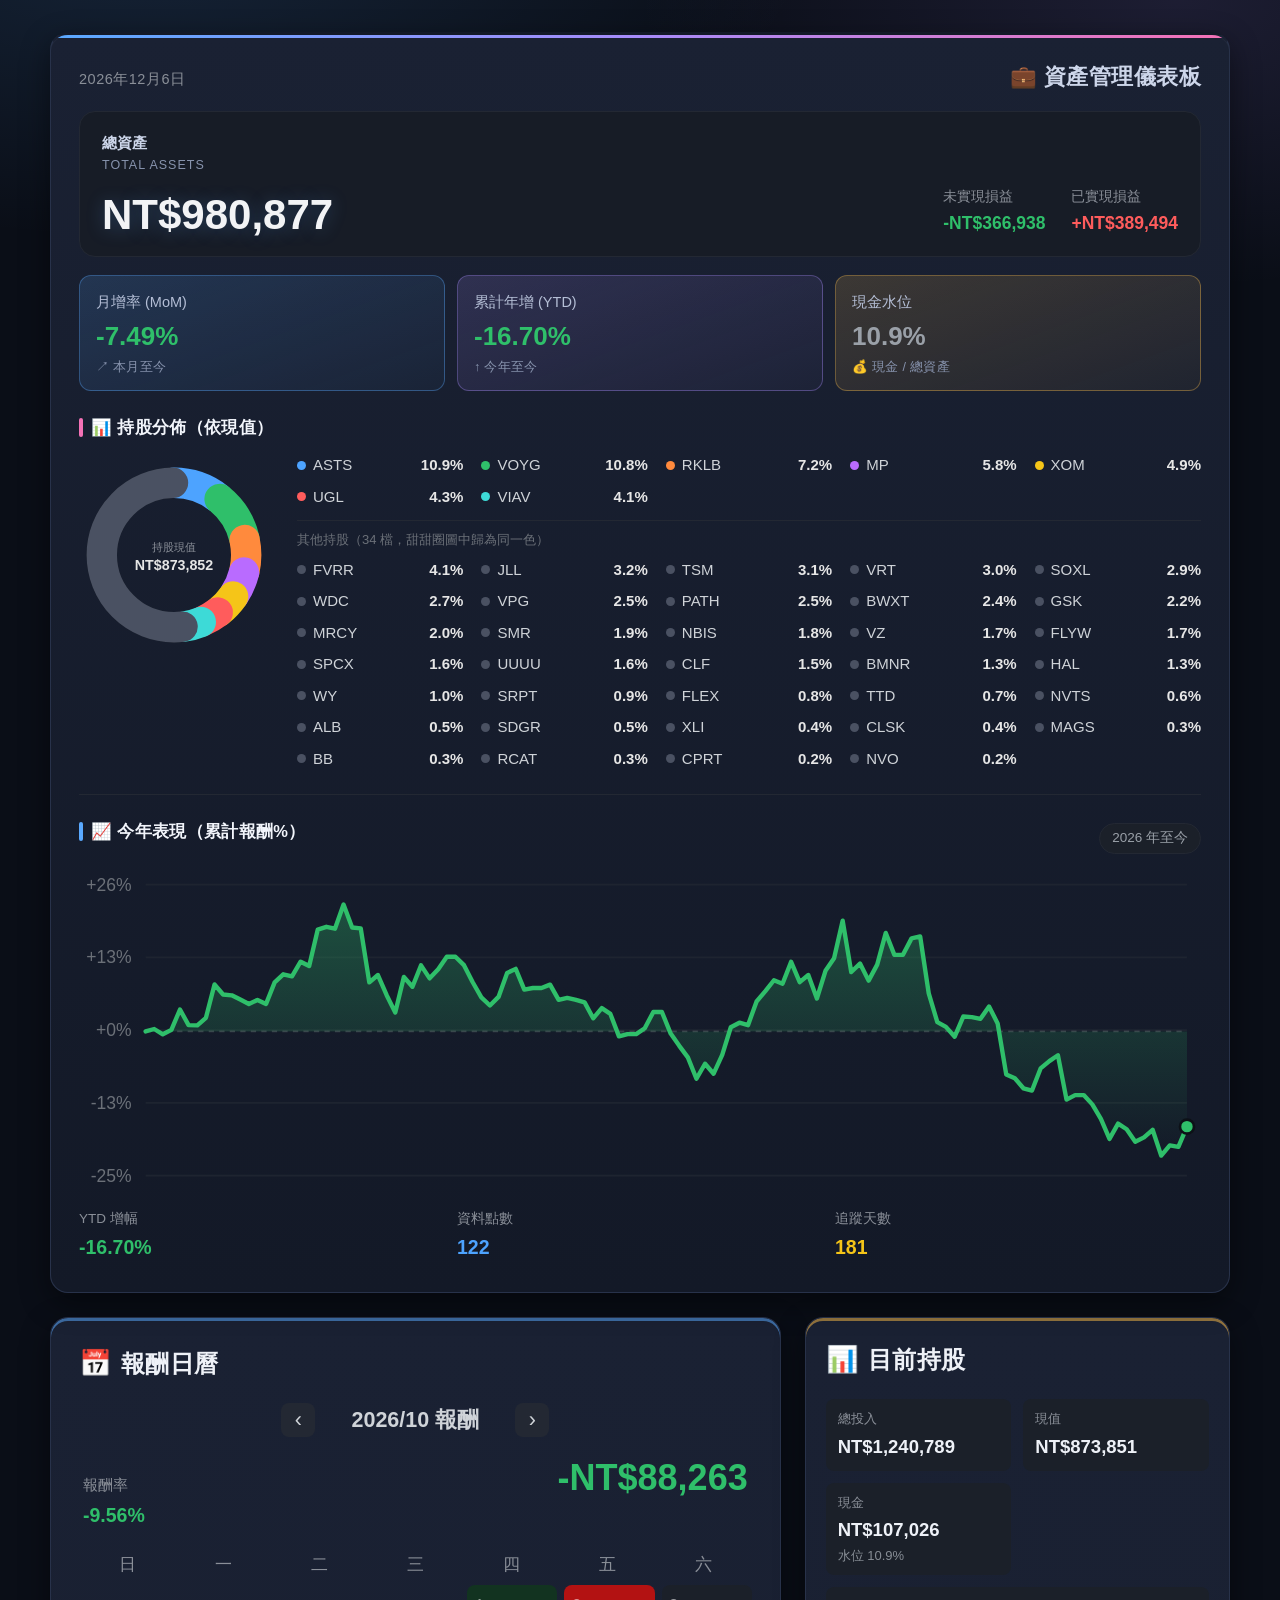
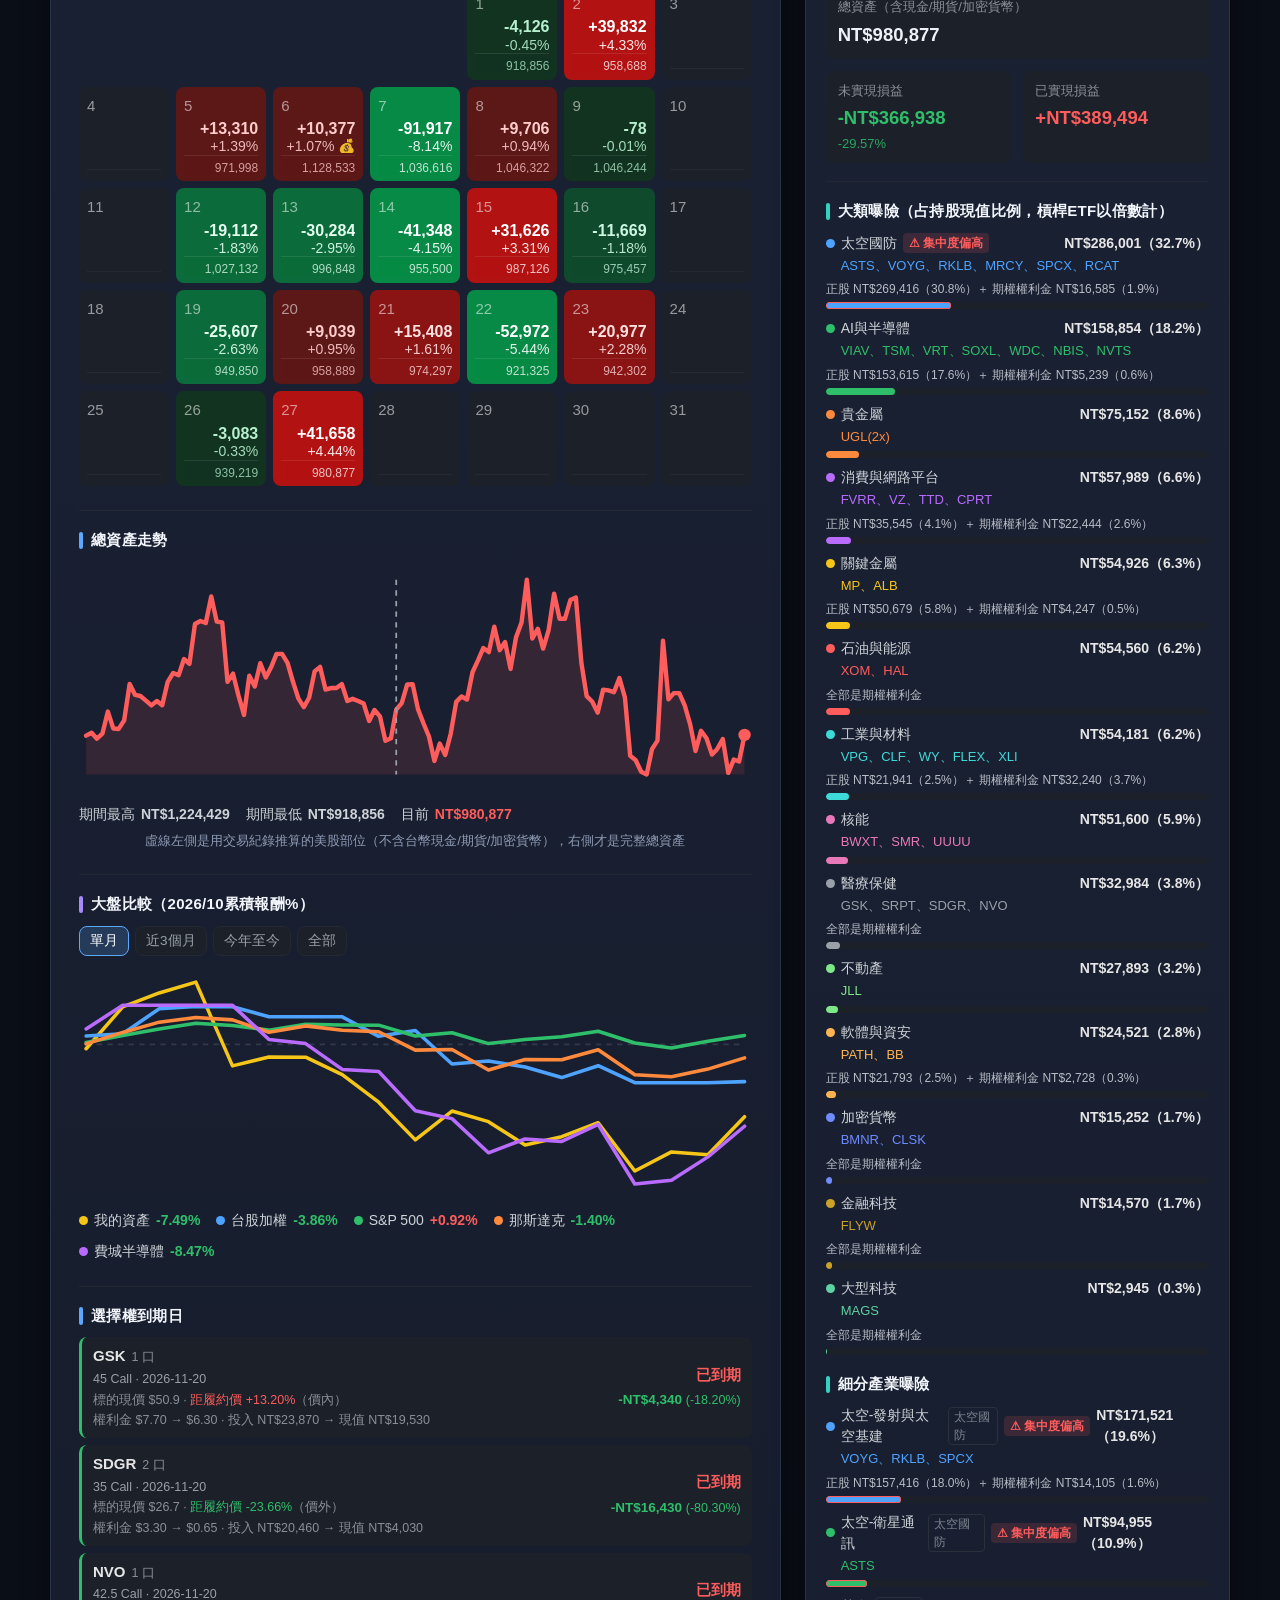
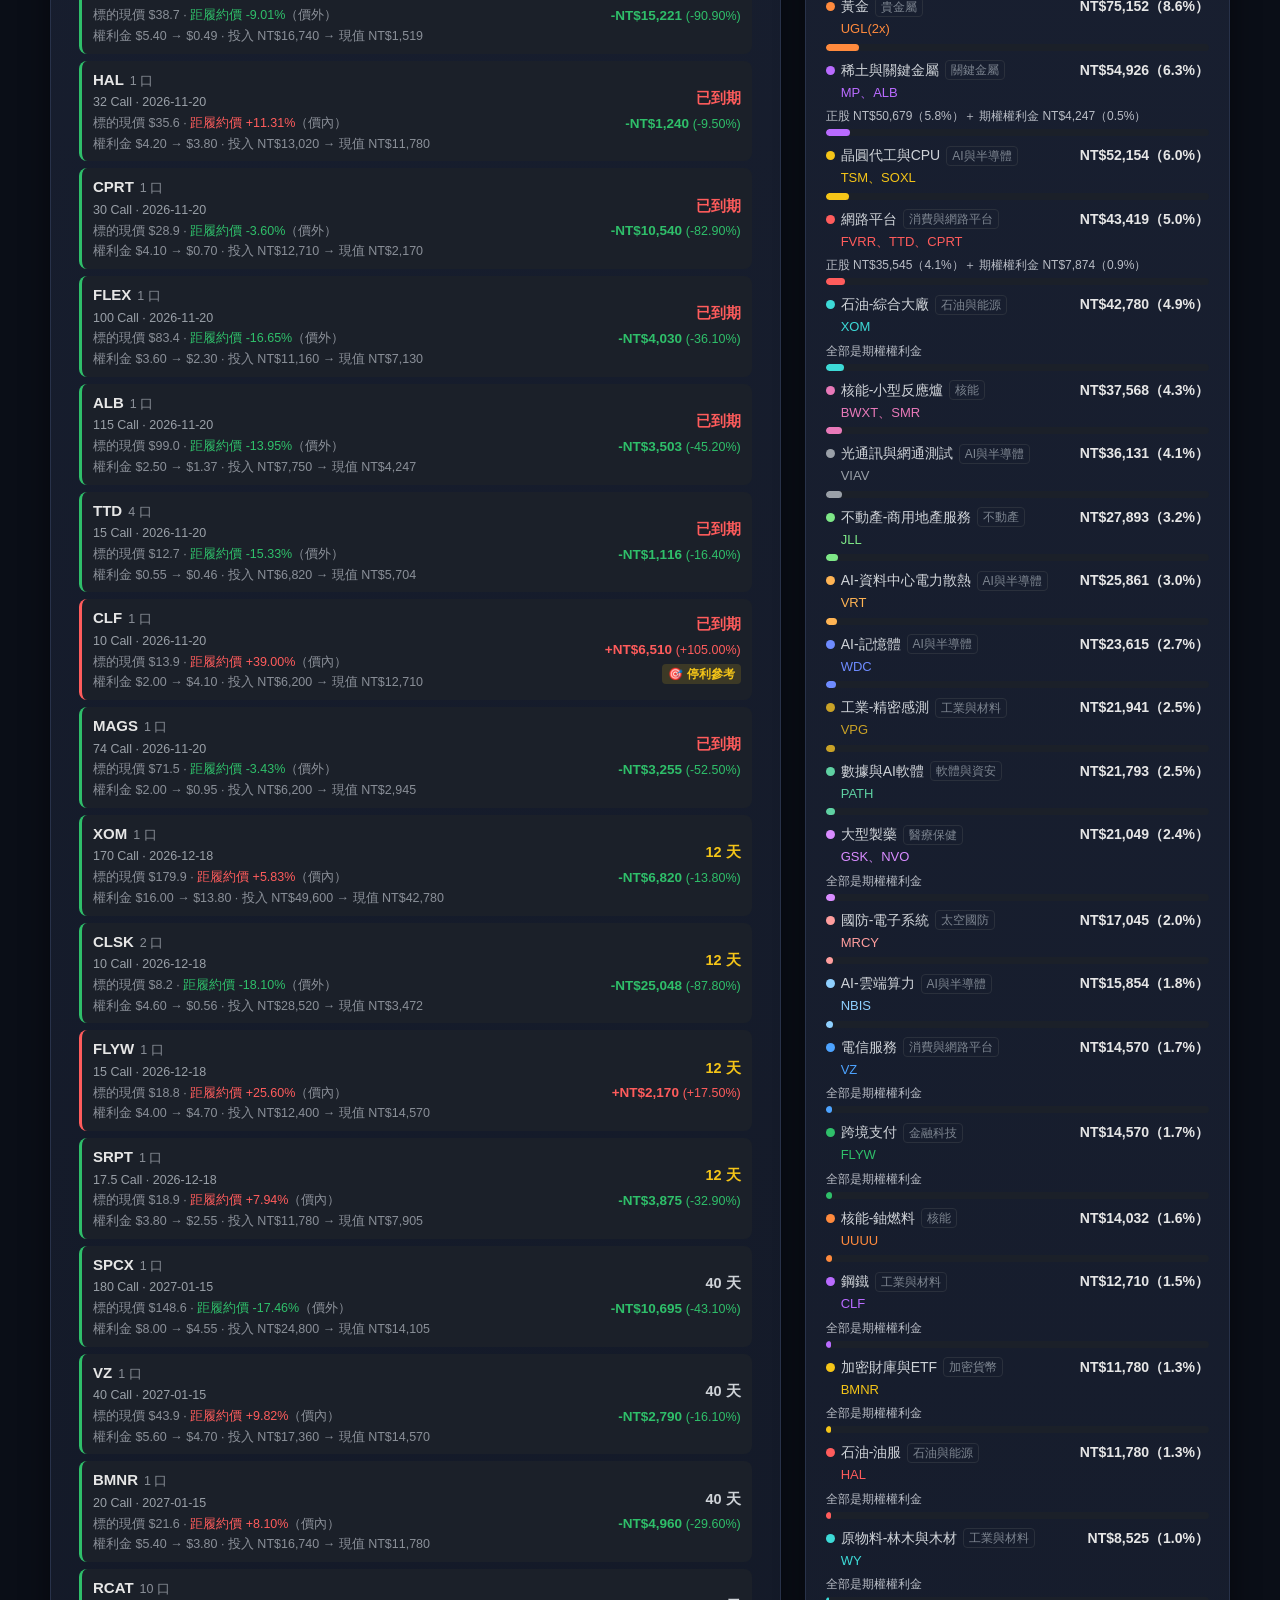
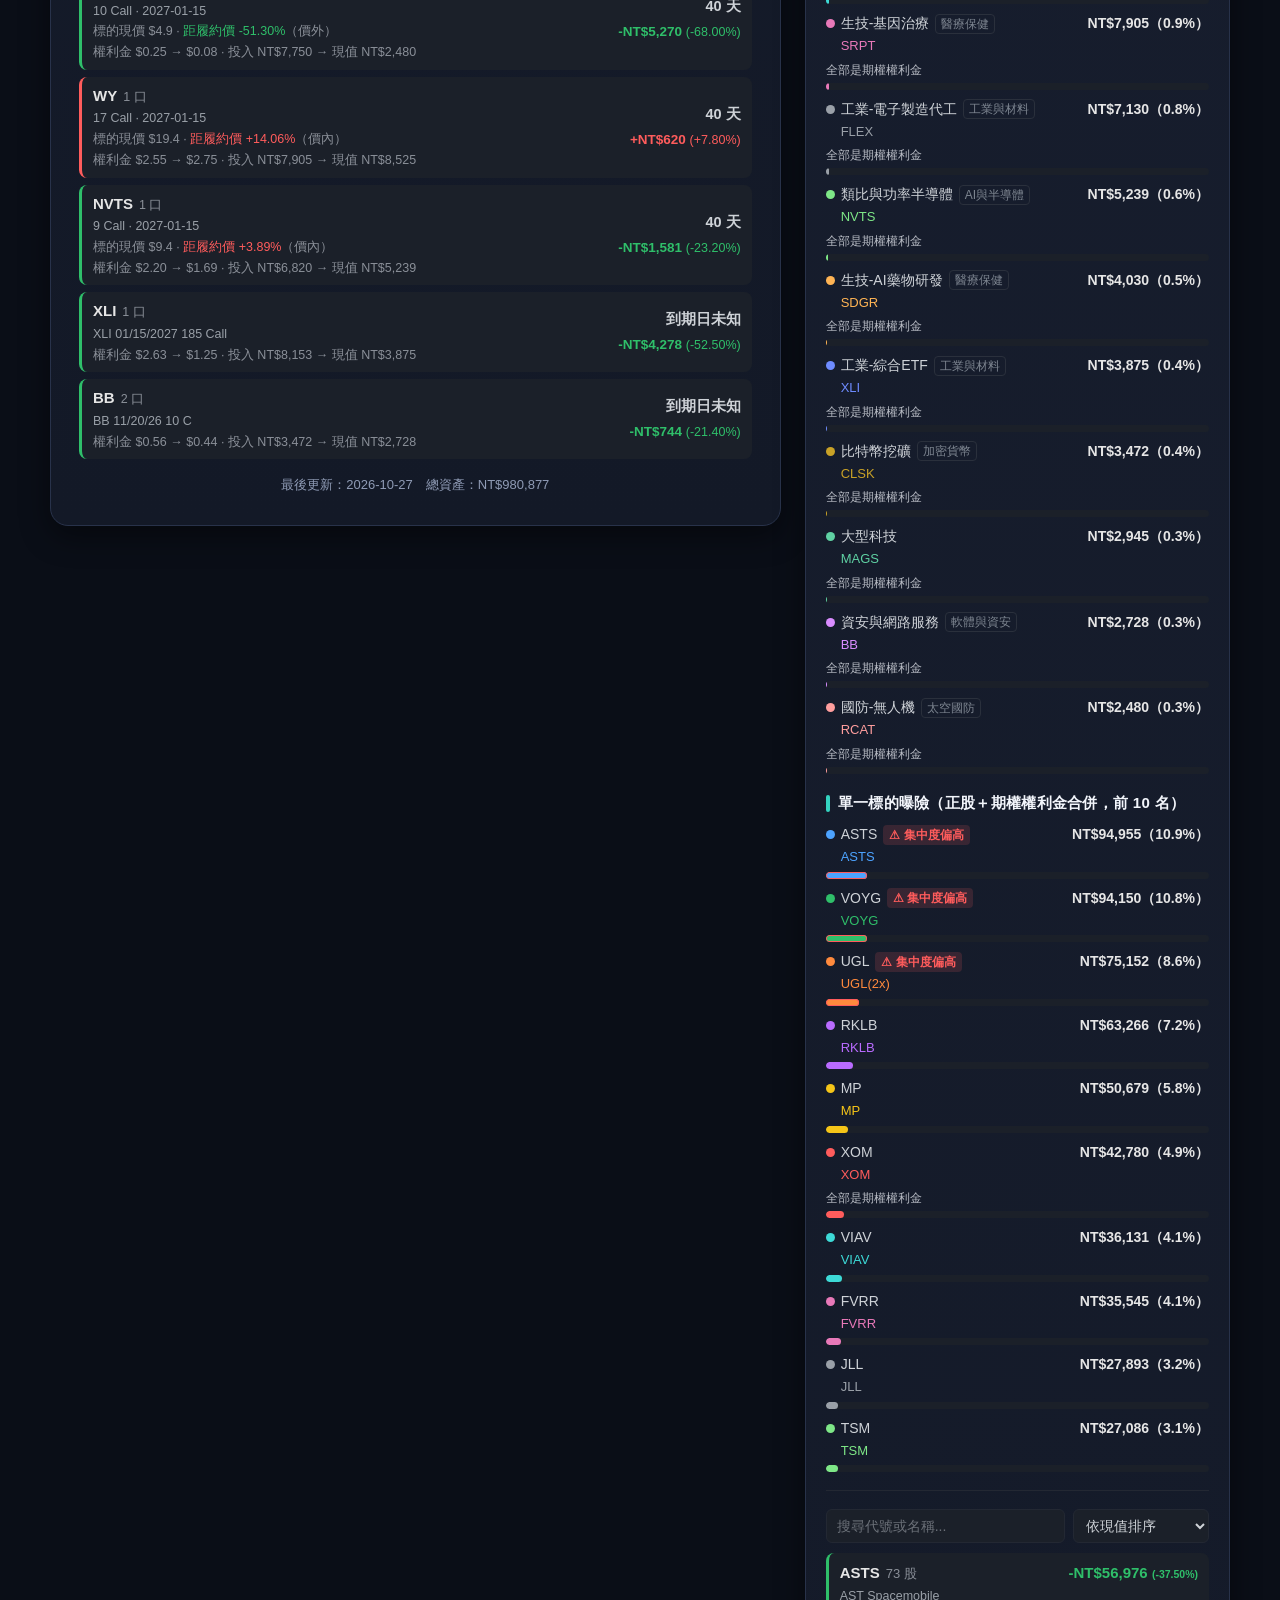
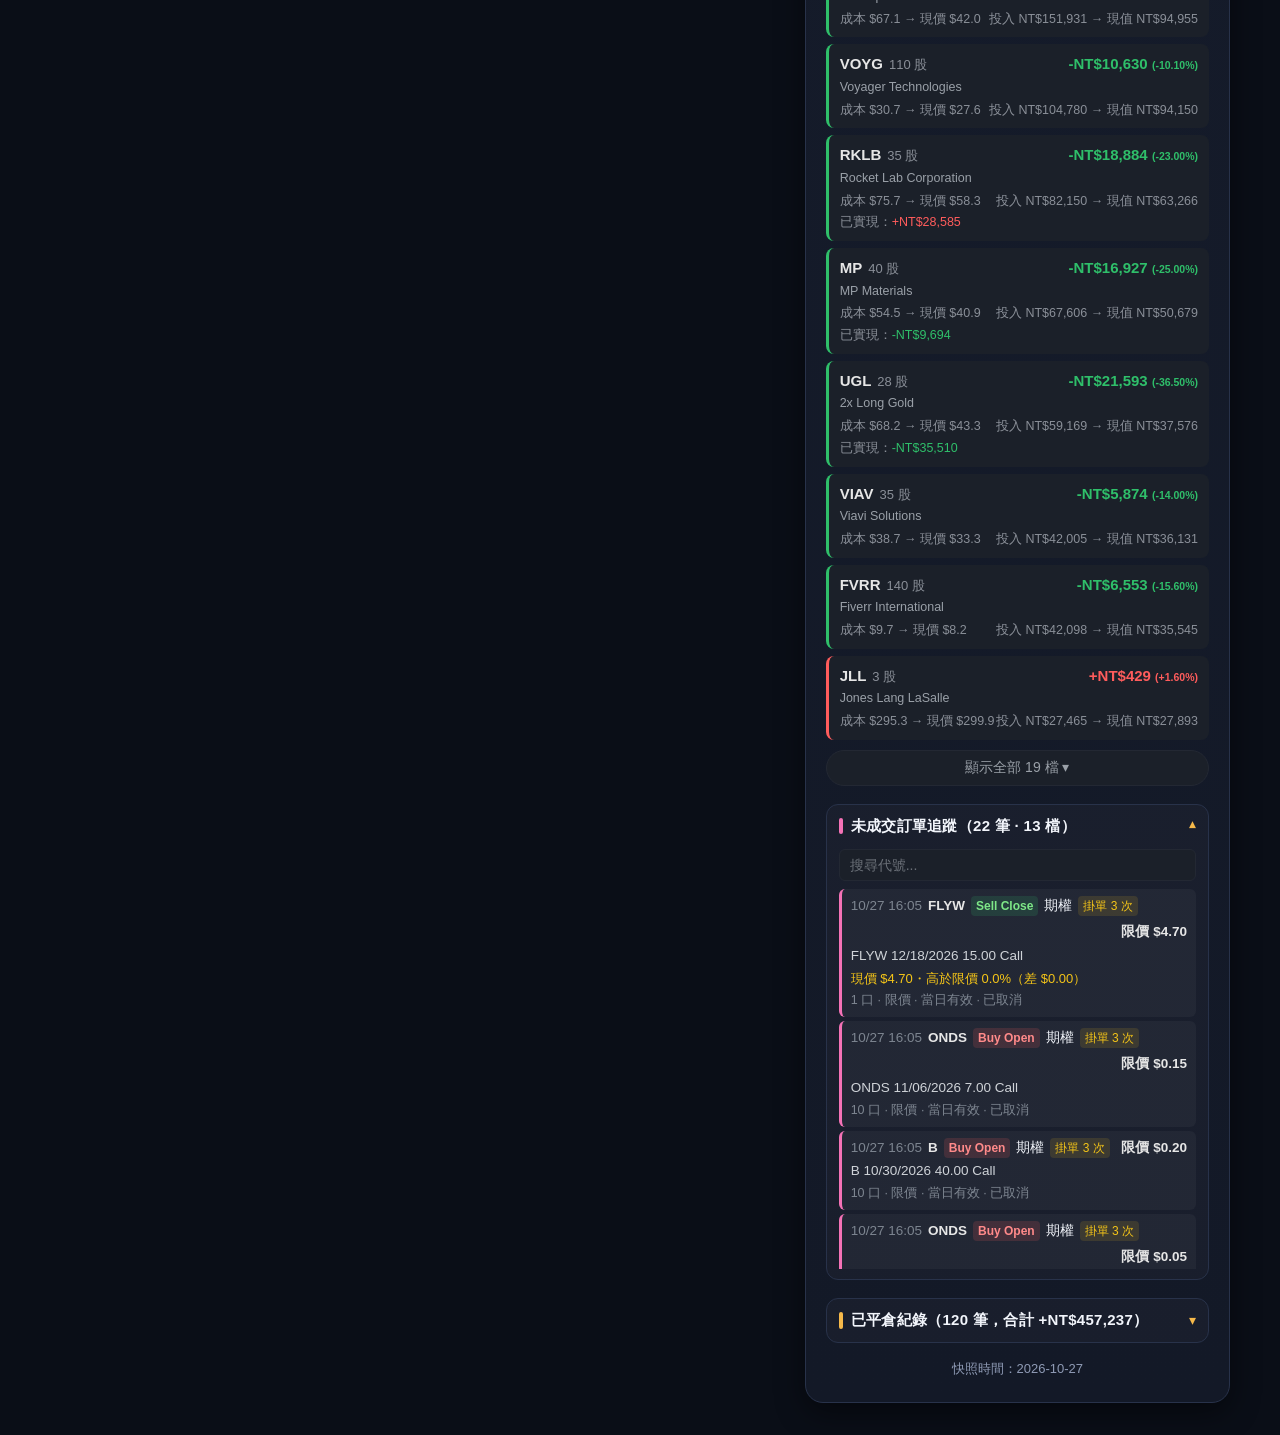
==== commit d3722688: "輔助工具：回測成交假設／額外進場條件／敏感度、正股+期權合併曝險、基本面品質提示 Co-Authored-By: Claude Sonnet 5.5 <noreply@anthropic.com> C" ====
--- a/portfolio-calendar/index.html
+++ b/portfolio-calendar/index.html
@@ -159,6 +159,8 @@
         <div class="theme-exposure" id="themeExposure"></div>
         <div class="compare-title" style="margin-top:18px;">細分產業曝險</div>
         <div class="theme-exposure" id="themeSubExposure"></div>
+        <div class="compare-title" style="margin-top:18px;">單一標的曝險（正股＋期權權利金合併，前 10 名）</div>
+        <div class="theme-exposure" id="themeSymbolExposure"></div>
       </div>
 
       <div class="holdings-controls">
--- a/portfolio-calendar/style.css
+++ b/portfolio-calendar/style.css
@@ -895,6 +895,20 @@
 .po-gap { margin-top: 3px; color: #f5c518; font-size: 13px; font-variant-numeric: tabular-nums; }
 .po-desc { margin-top: 3px; color: #cfd3d8; }
 .po-meta { margin-top: 3px; color: #7d8590; font-size: 12.5px; }
+
+.po-del {
+  align-self: center;
+  border: none;
+  background: transparent;
+  color: #7d8590;
+  font-size: 15px;
+  line-height: 1;
+  padding: 2px 4px;
+  border-radius: 4px;
+  cursor: pointer;
+}
+.po-del:hover { color: #ff8a8a; background: rgba(255, 92, 92, 0.15); }
+.po-del:disabled { opacity: 0.4; cursor: wait; }
 /* ---- Hero 摘要卡 ---- */
 
 .hero-header {
@@ -1141,3 +1155,9 @@
     gap: 18px;
   }
 }
+
+.theme-row-split {
+  font-size: 12px;
+  opacity: 0.75;
+  margin: 2px 0 4px;
+}
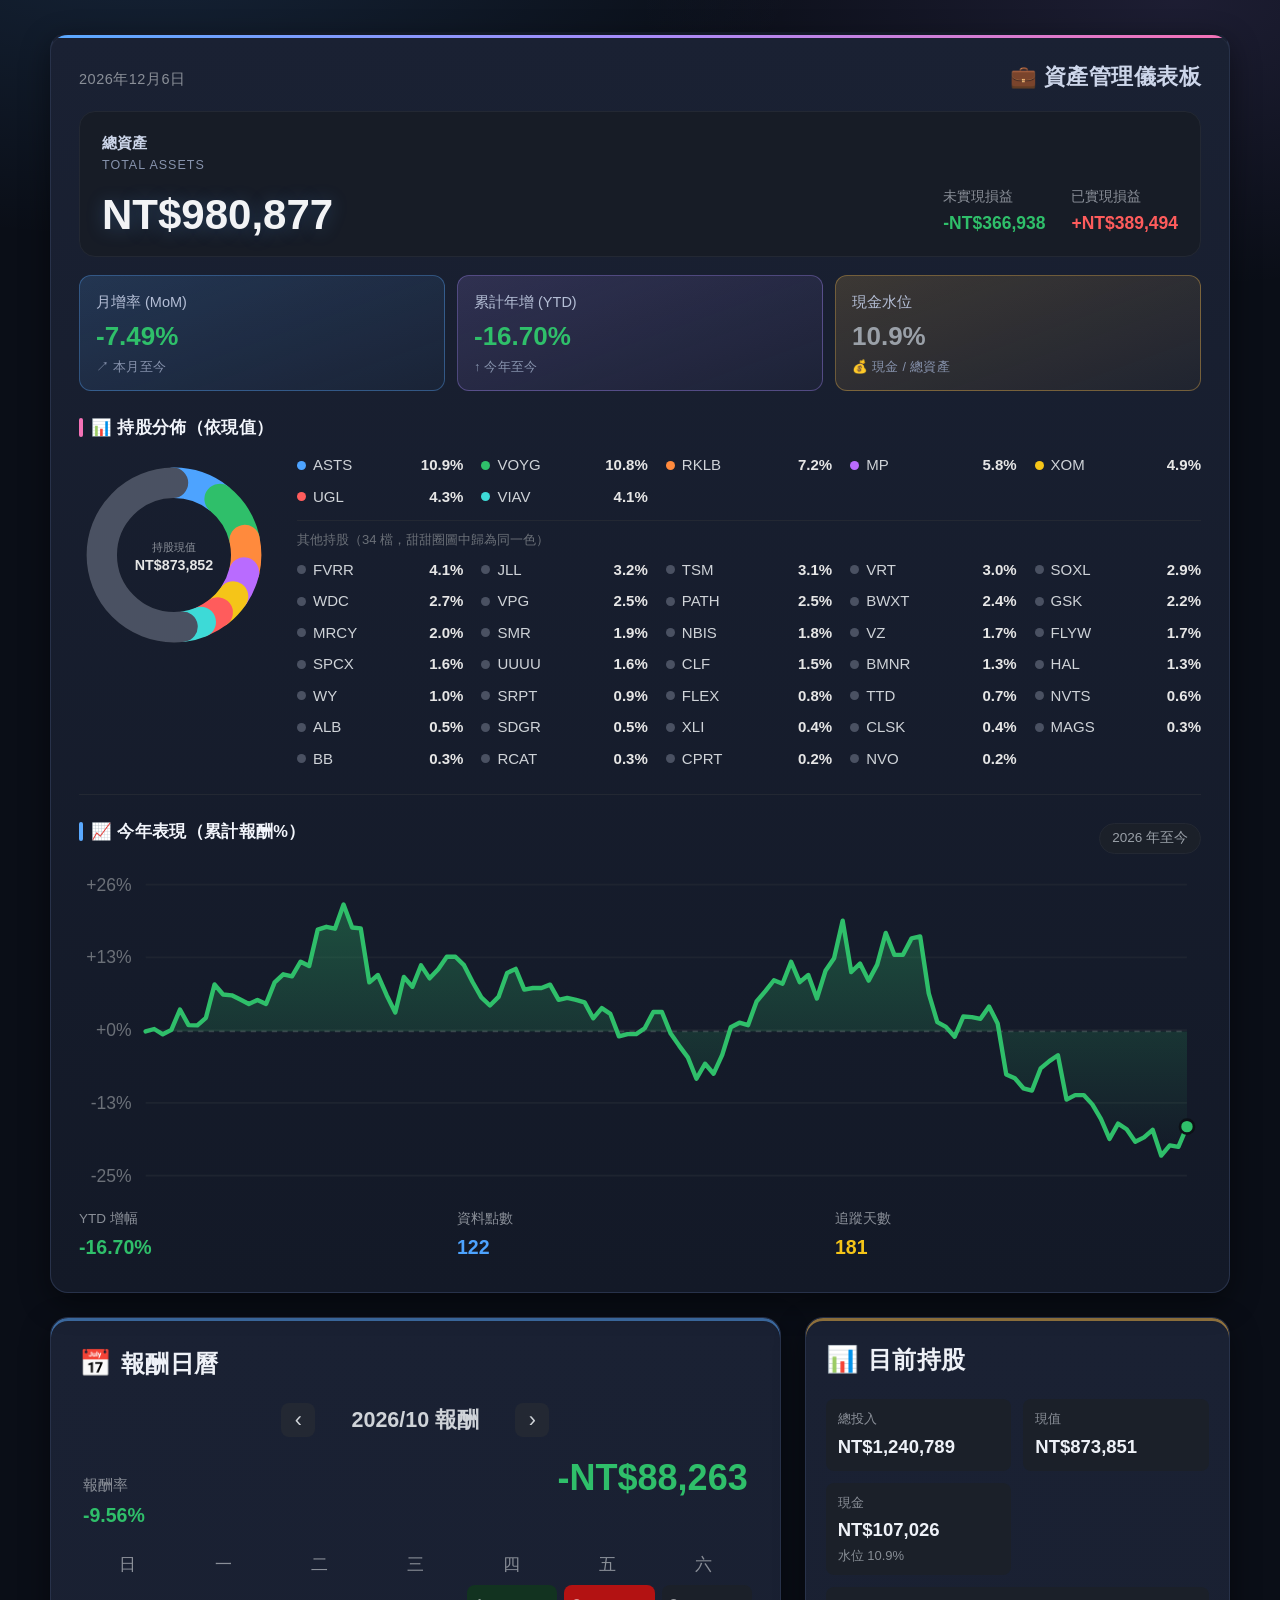
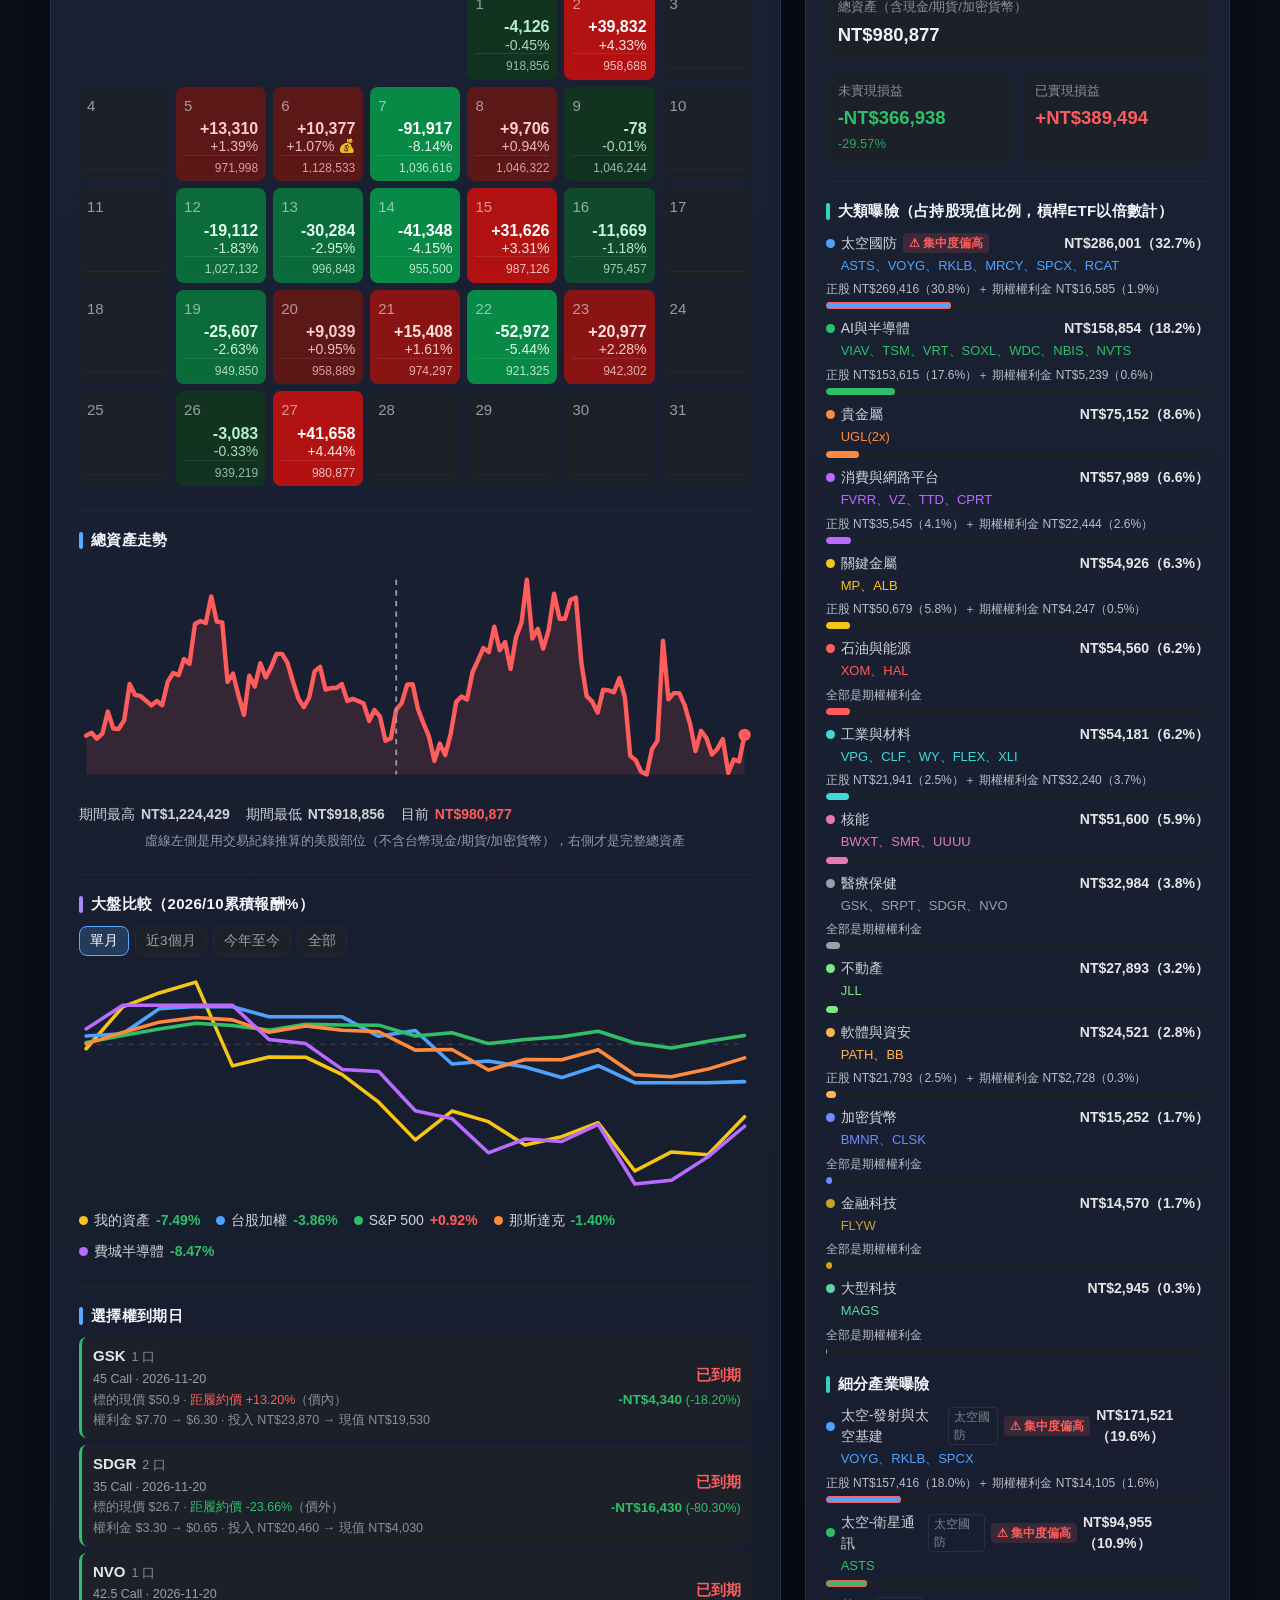
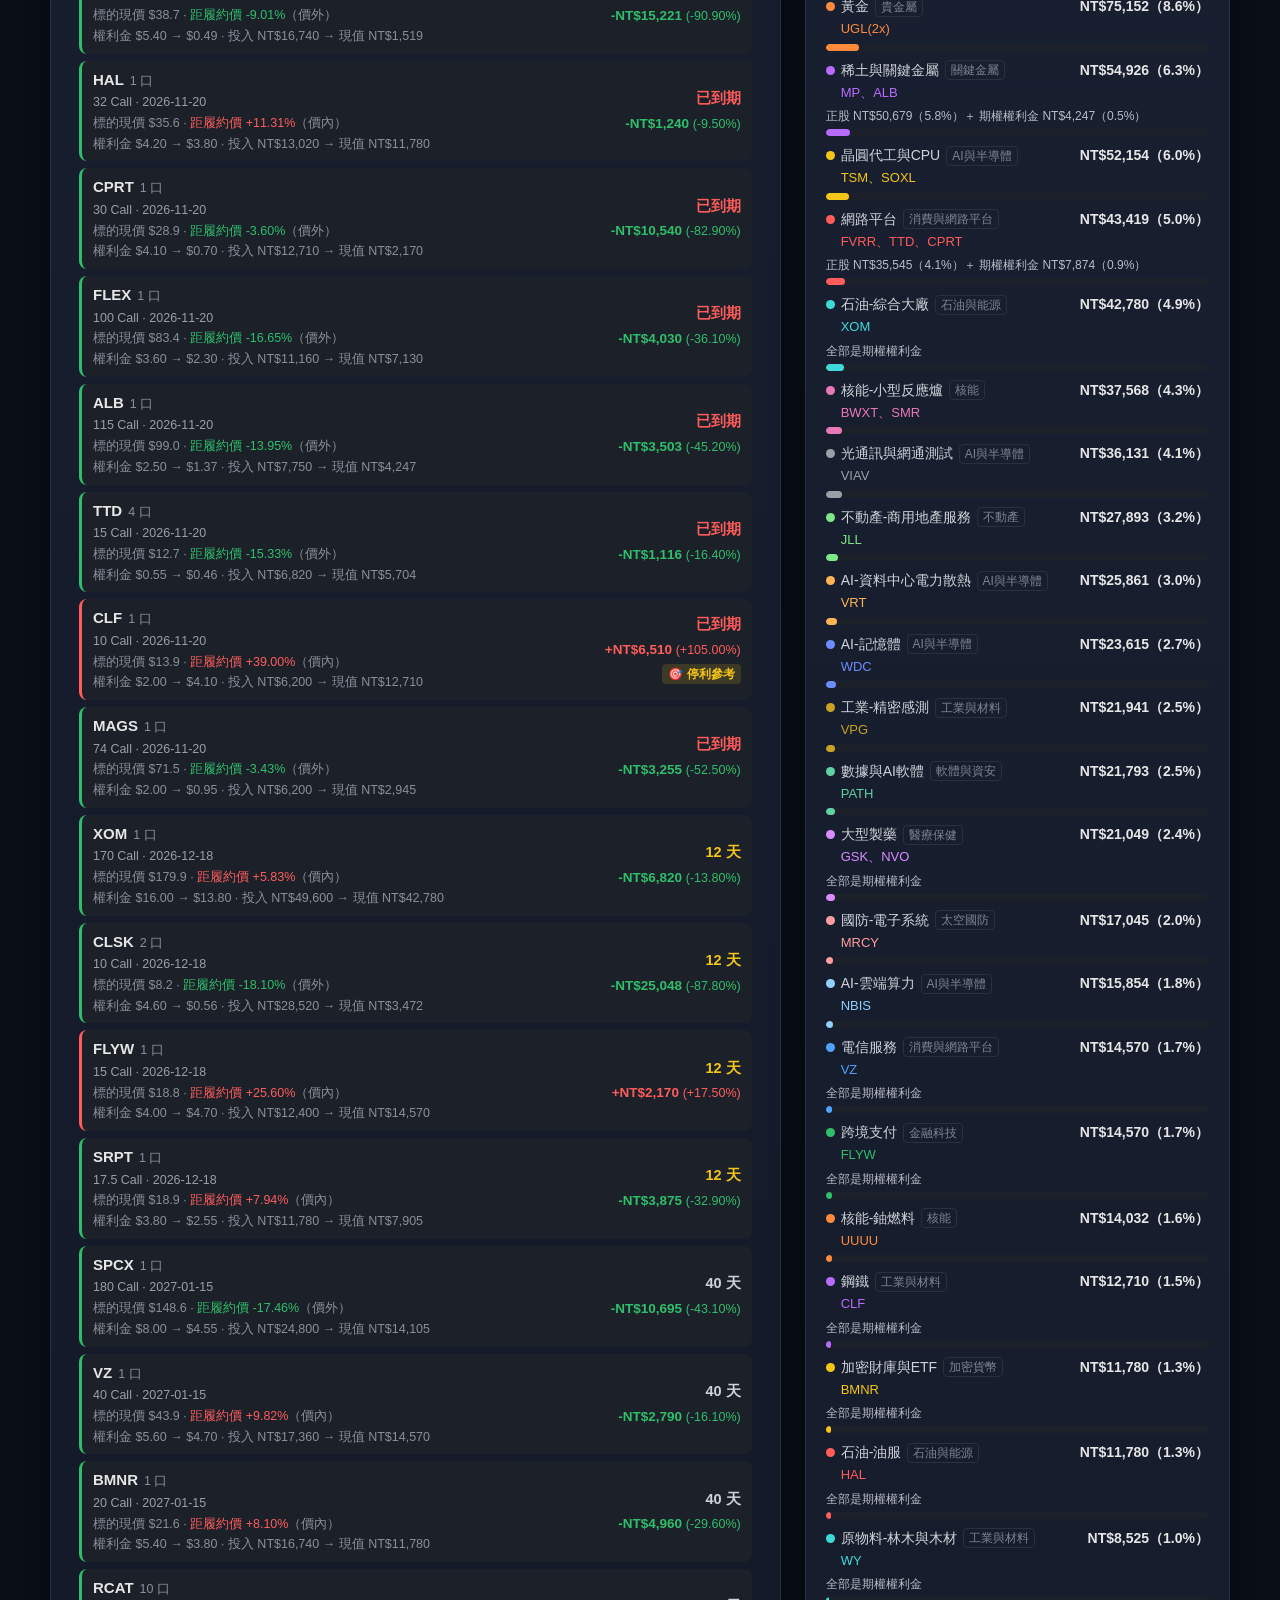
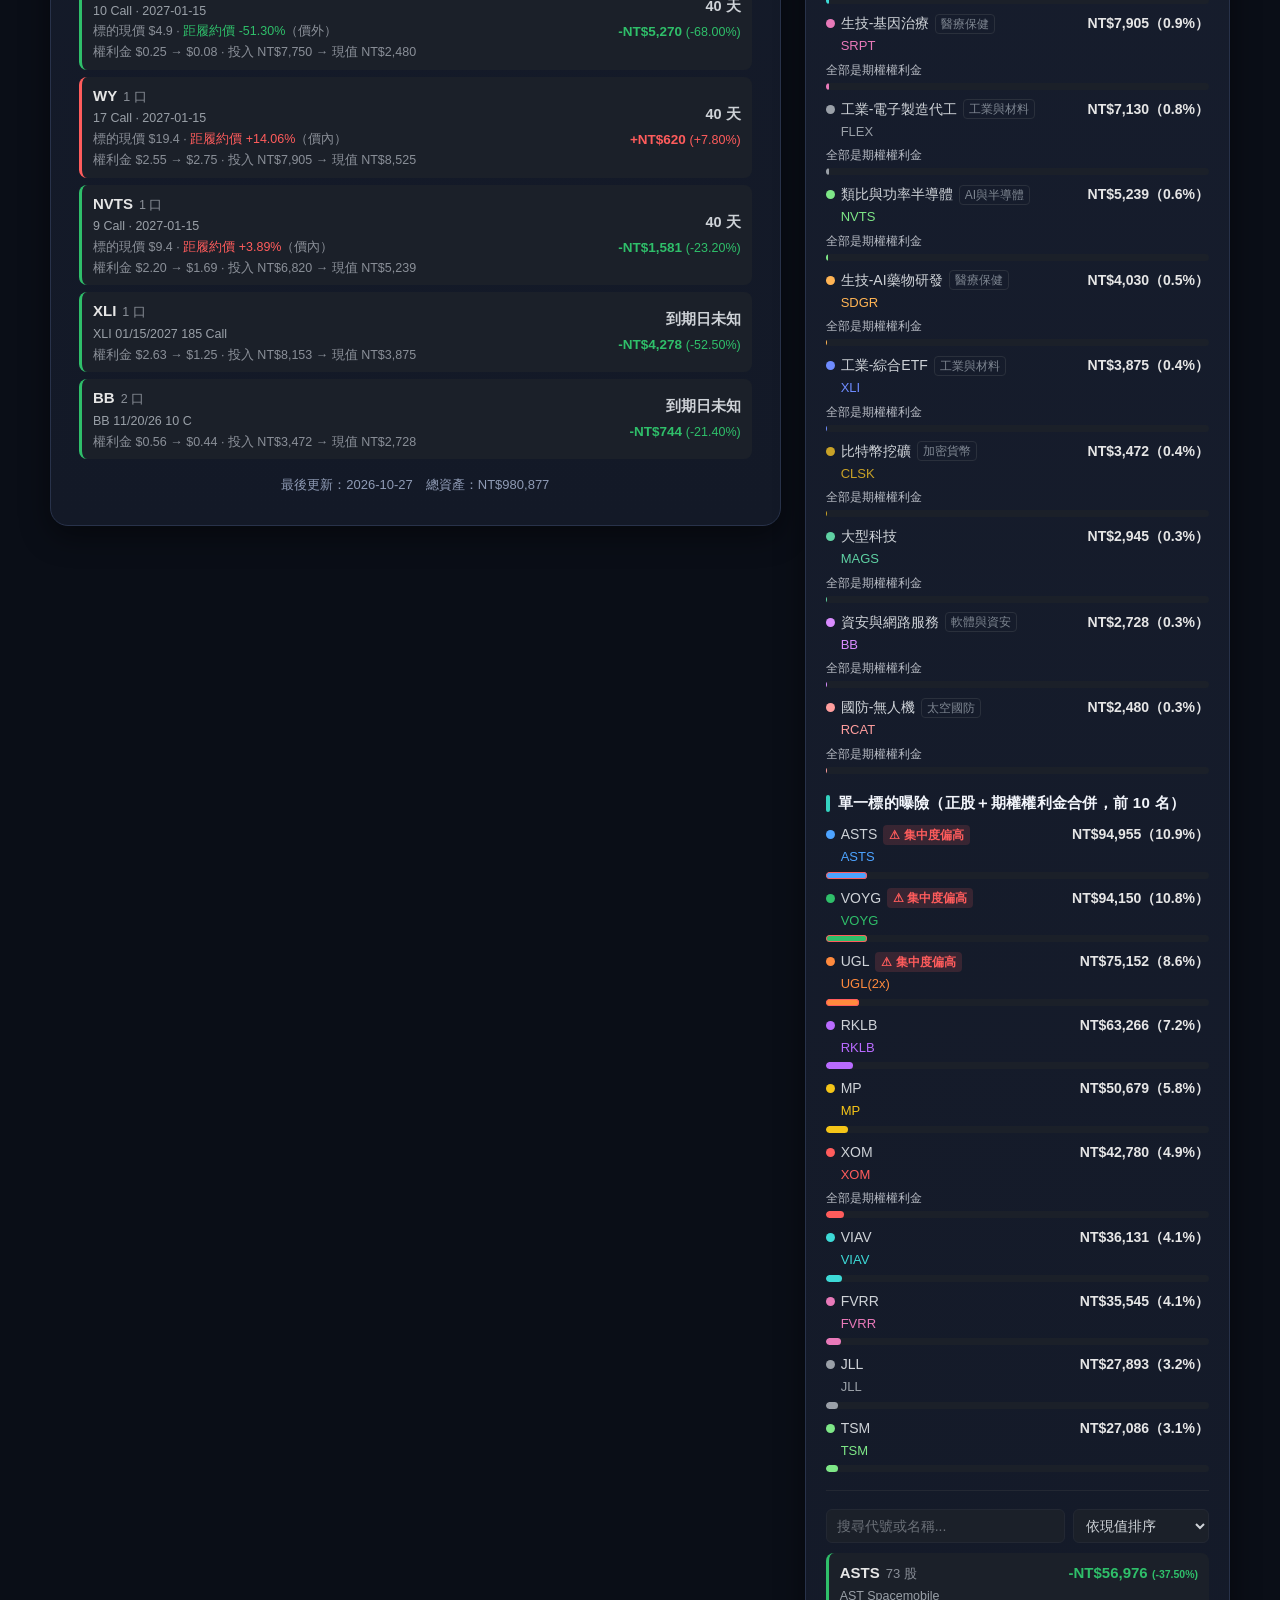
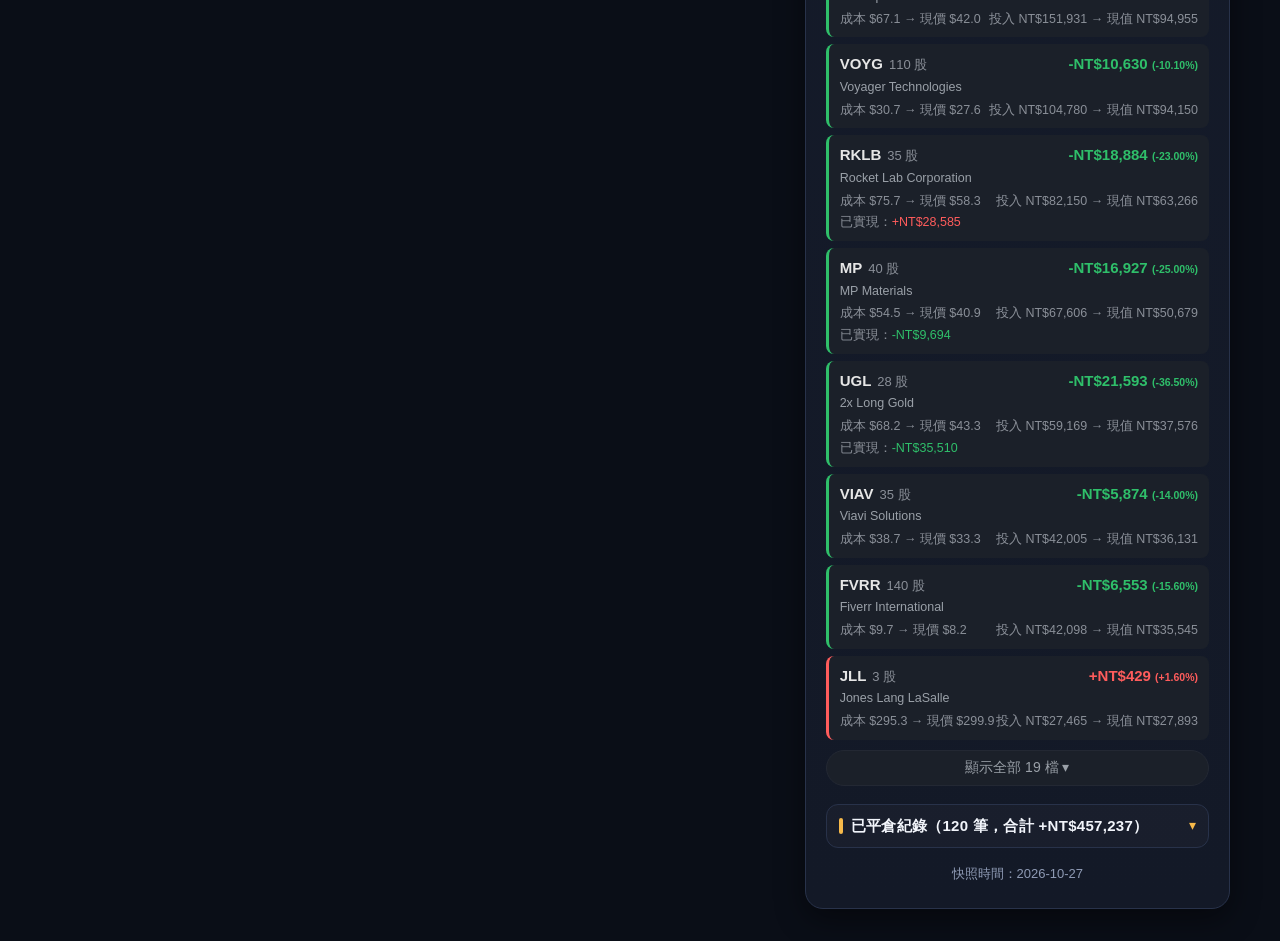
==== commit 9eba00b3: "未成交訂單搬到研究監控日誌標的總表右側；選股候選卡加 200 日線標籤（不影響評分） Co-Authored-By: Claude Sonnet 5.5 <noreply@anthropic.com>" ====
--- a/portfolio-calendar/index.html
+++ b/portfolio-calendar/index.html
@@ -175,17 +175,6 @@
       <div class="holdings-list" id="holdingsList"></div>
       <button class="expand-btn" id="holdingsExpandBtn"></button>
 
-      <div class="closed-section pending-section" id="pendingSection">
-        <div class="closed-header open" id="pendingHeader">
-          <span class="compare-title closed-header-title" id="pendingHeaderTitle">未成交訂單追蹤</span>
-          <span class="closed-chevron">▾</span>
-        </div>
-        <div class="closed-list open" id="pendingList">
-          <input type="text" id="pendingSearch" class="closed-search" placeholder="搜尋代號...">
-          <div class="closed-rows" id="pendingRows"></div>
-        </div>
-      </div>
-
       <div class="closed-section">
         <div class="closed-header" id="closedHeader">
           <span class="compare-title closed-header-title" id="closedHeaderTitle">已平倉紀錄</span>
